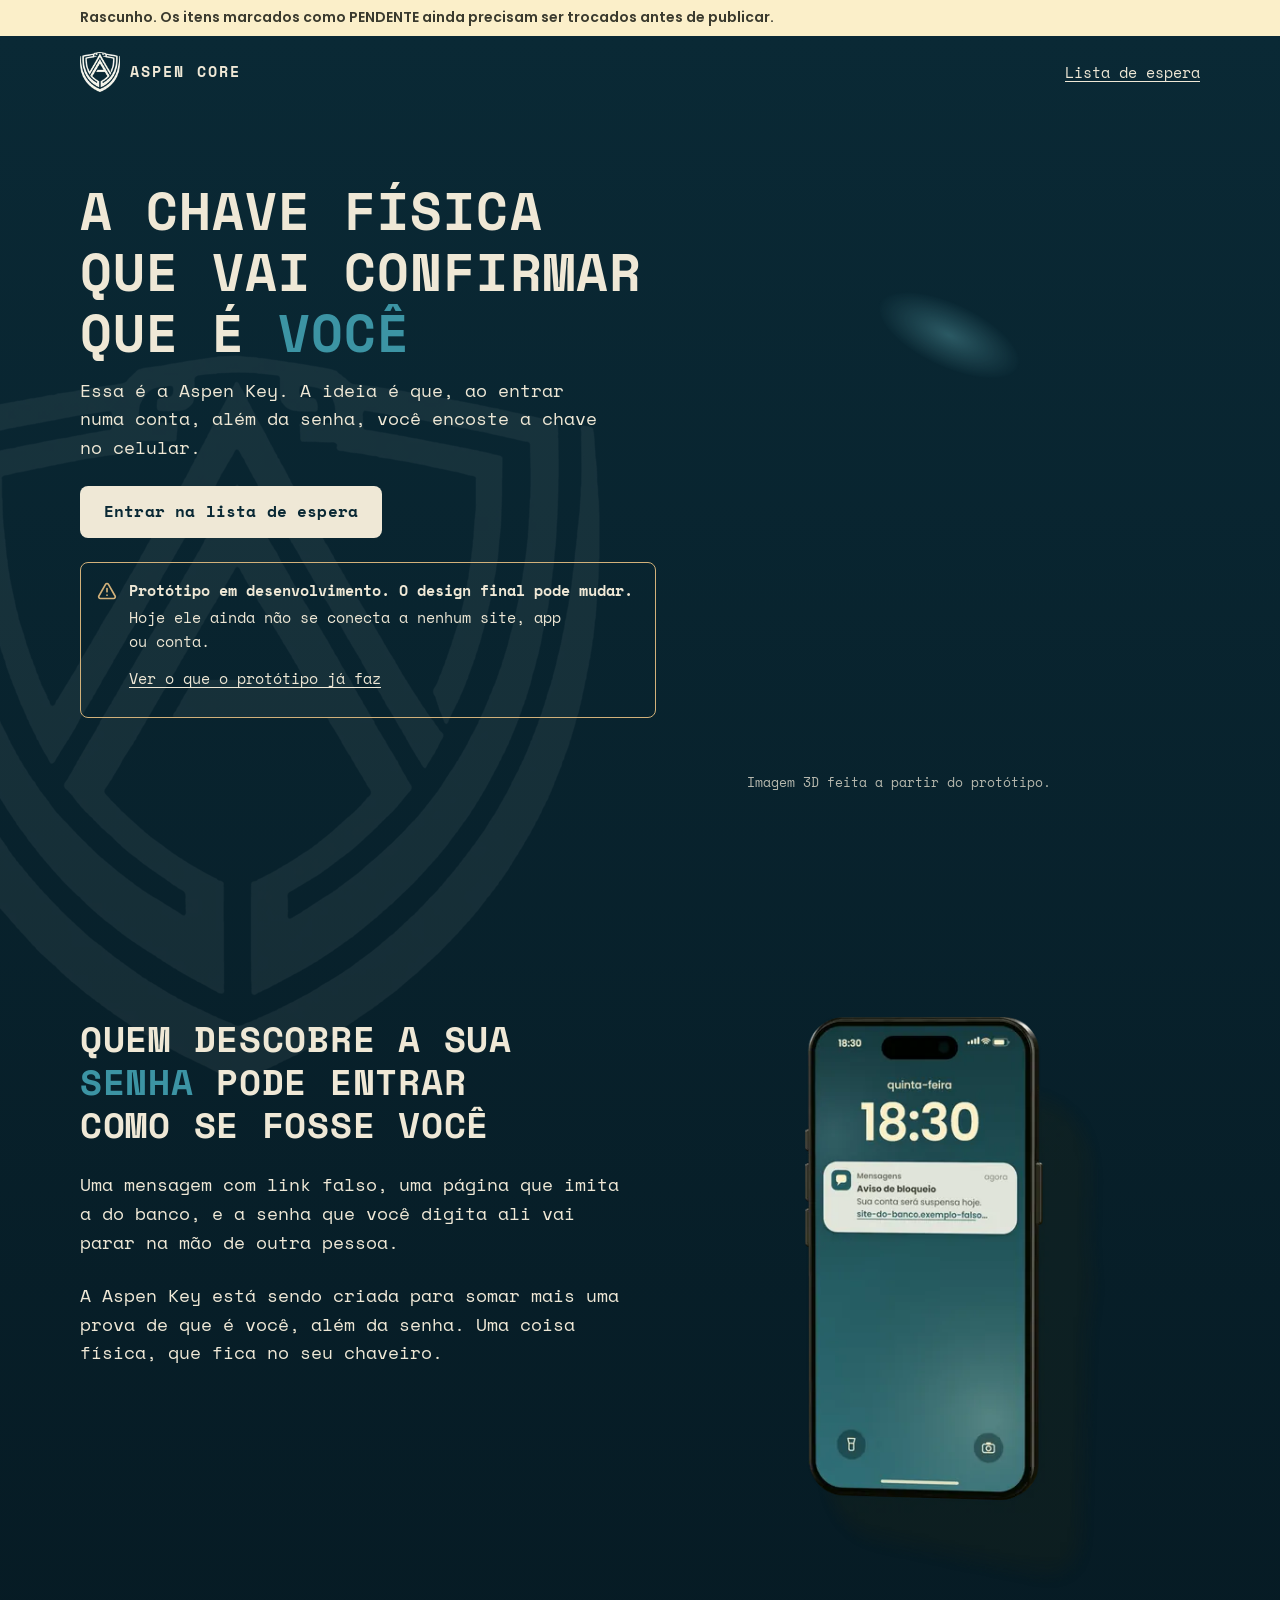
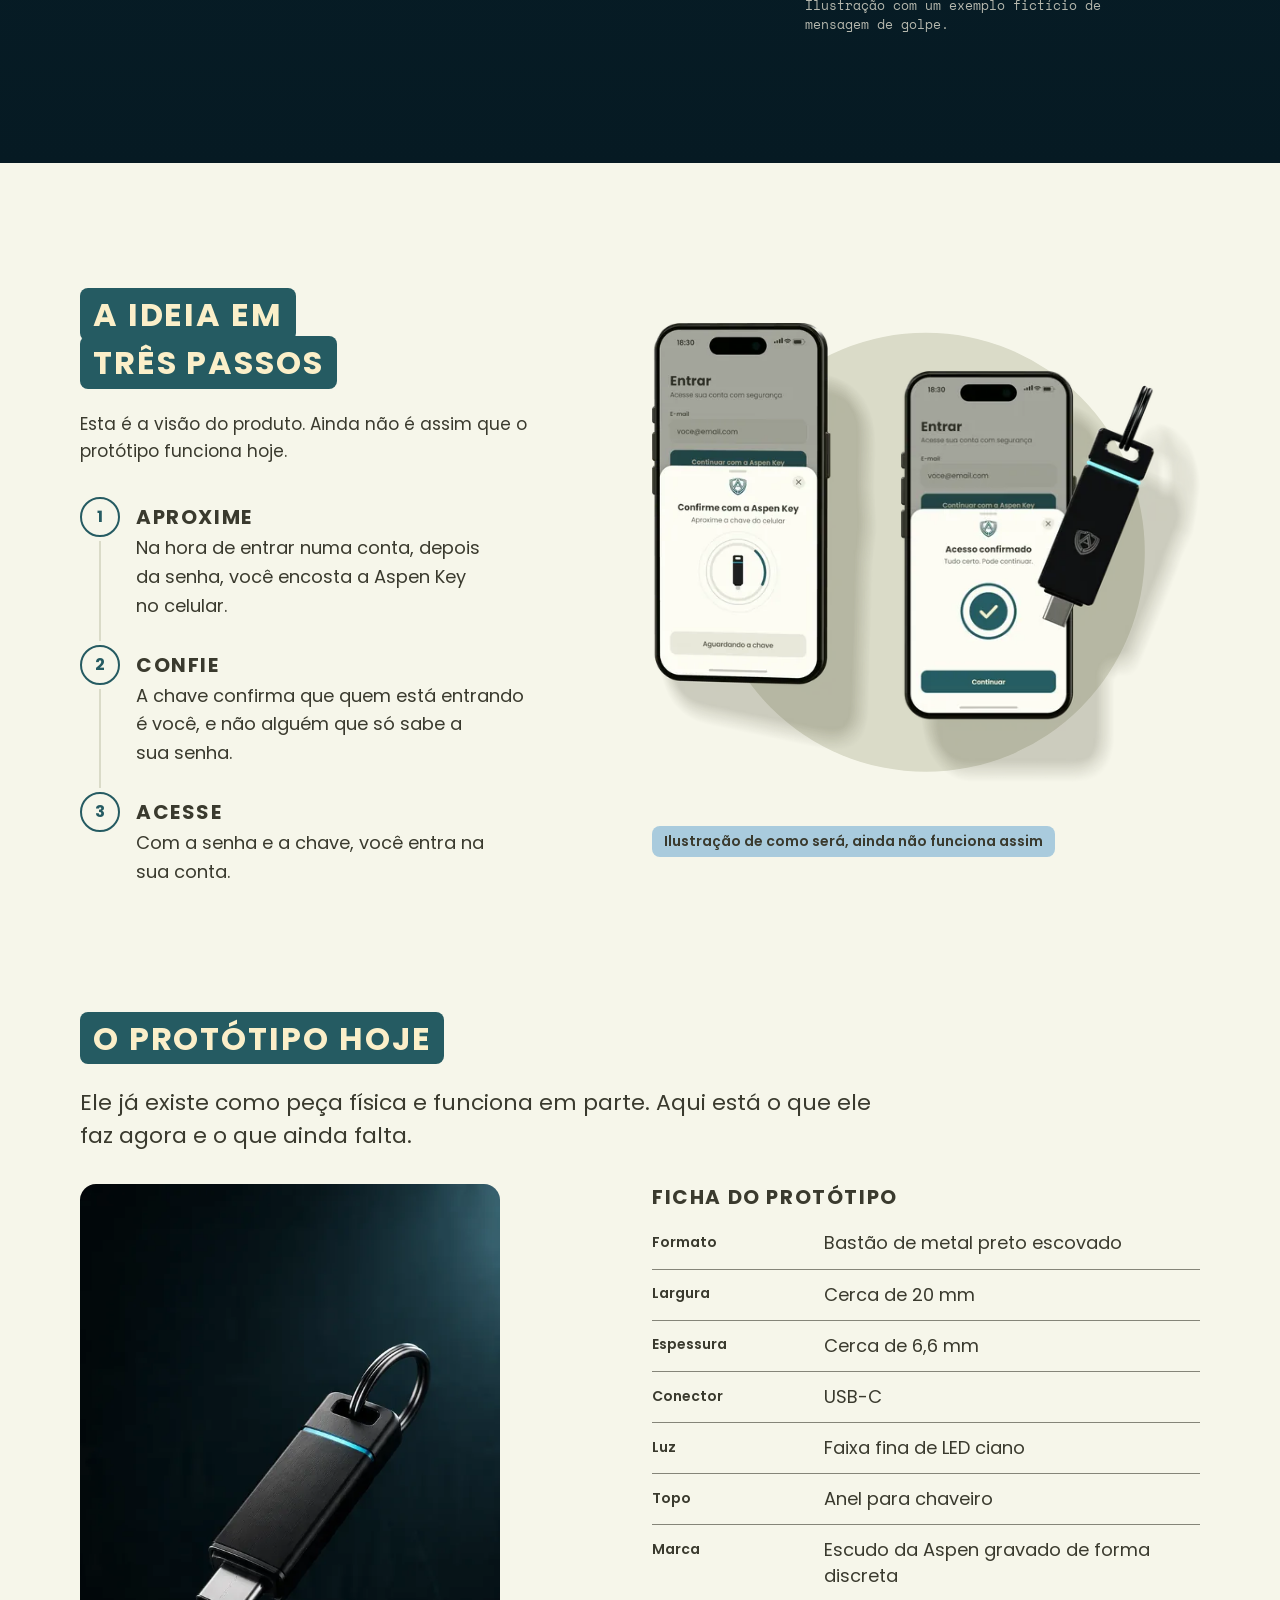
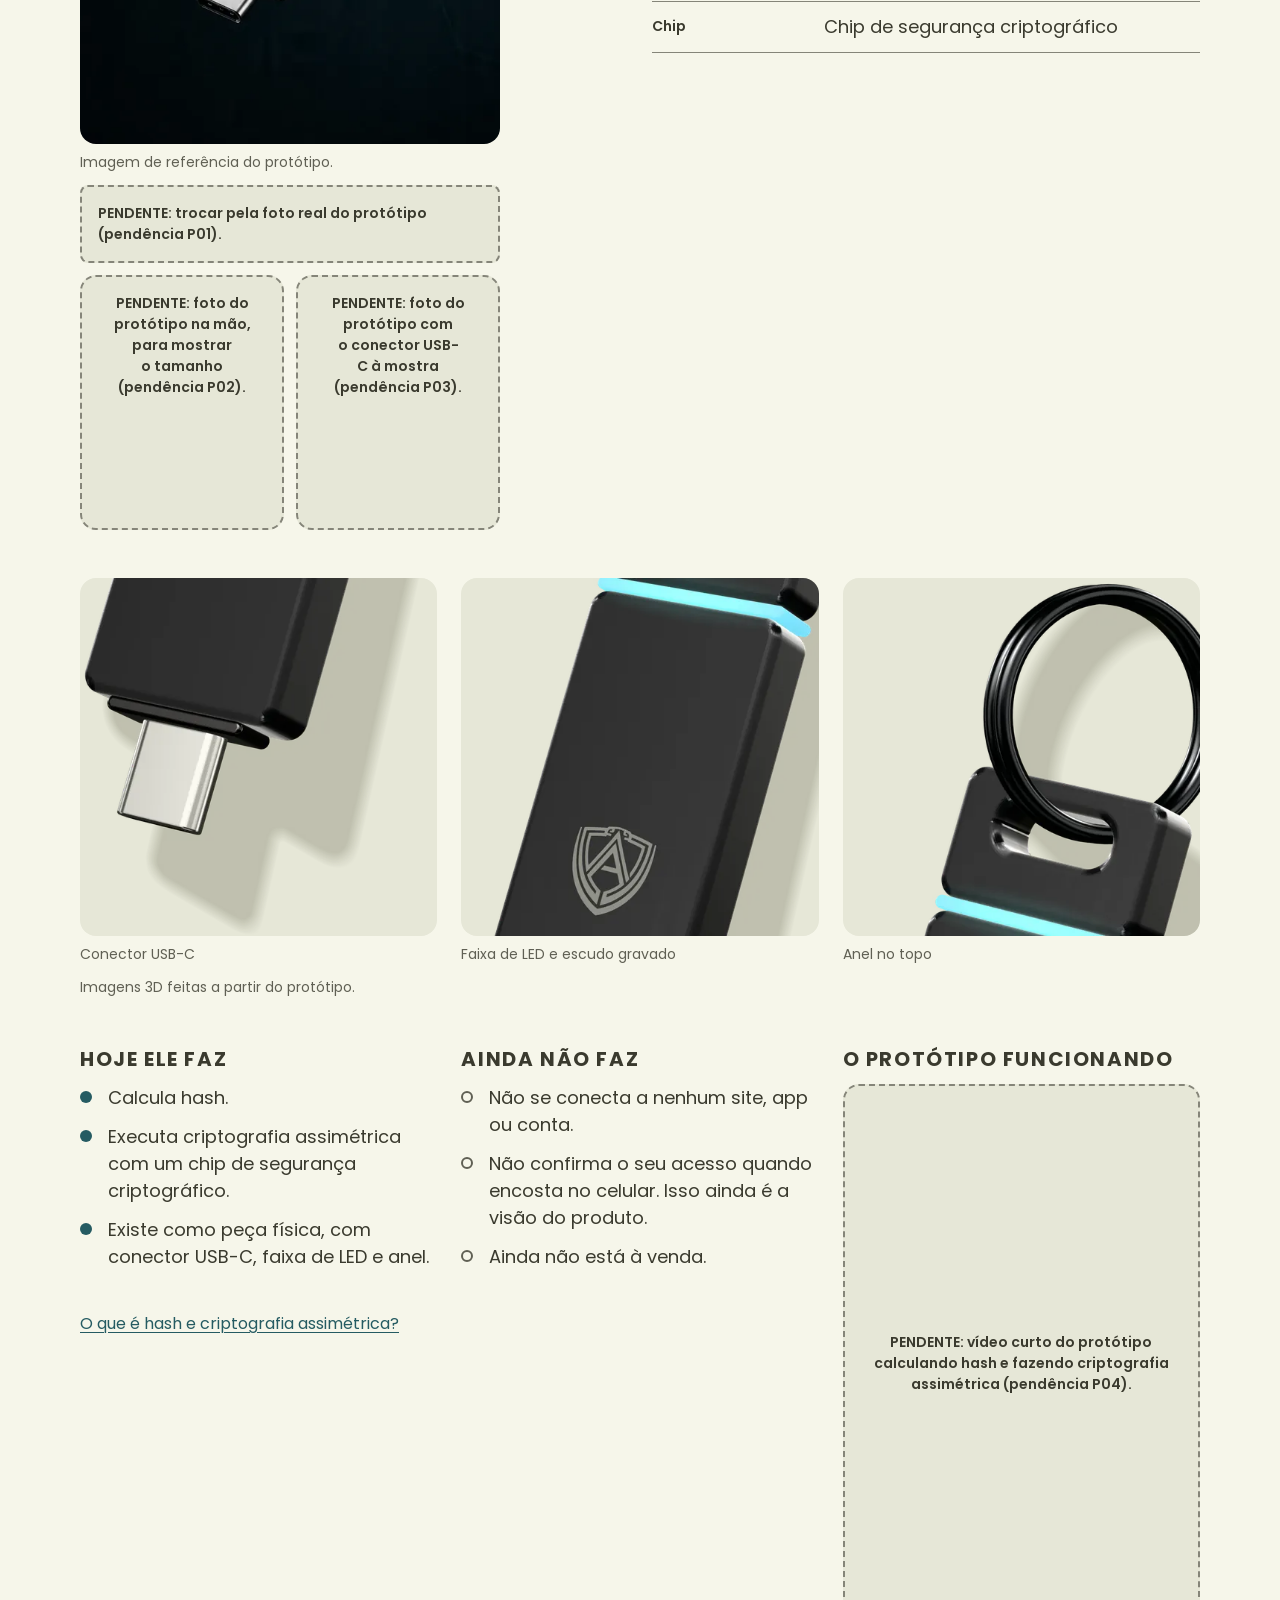
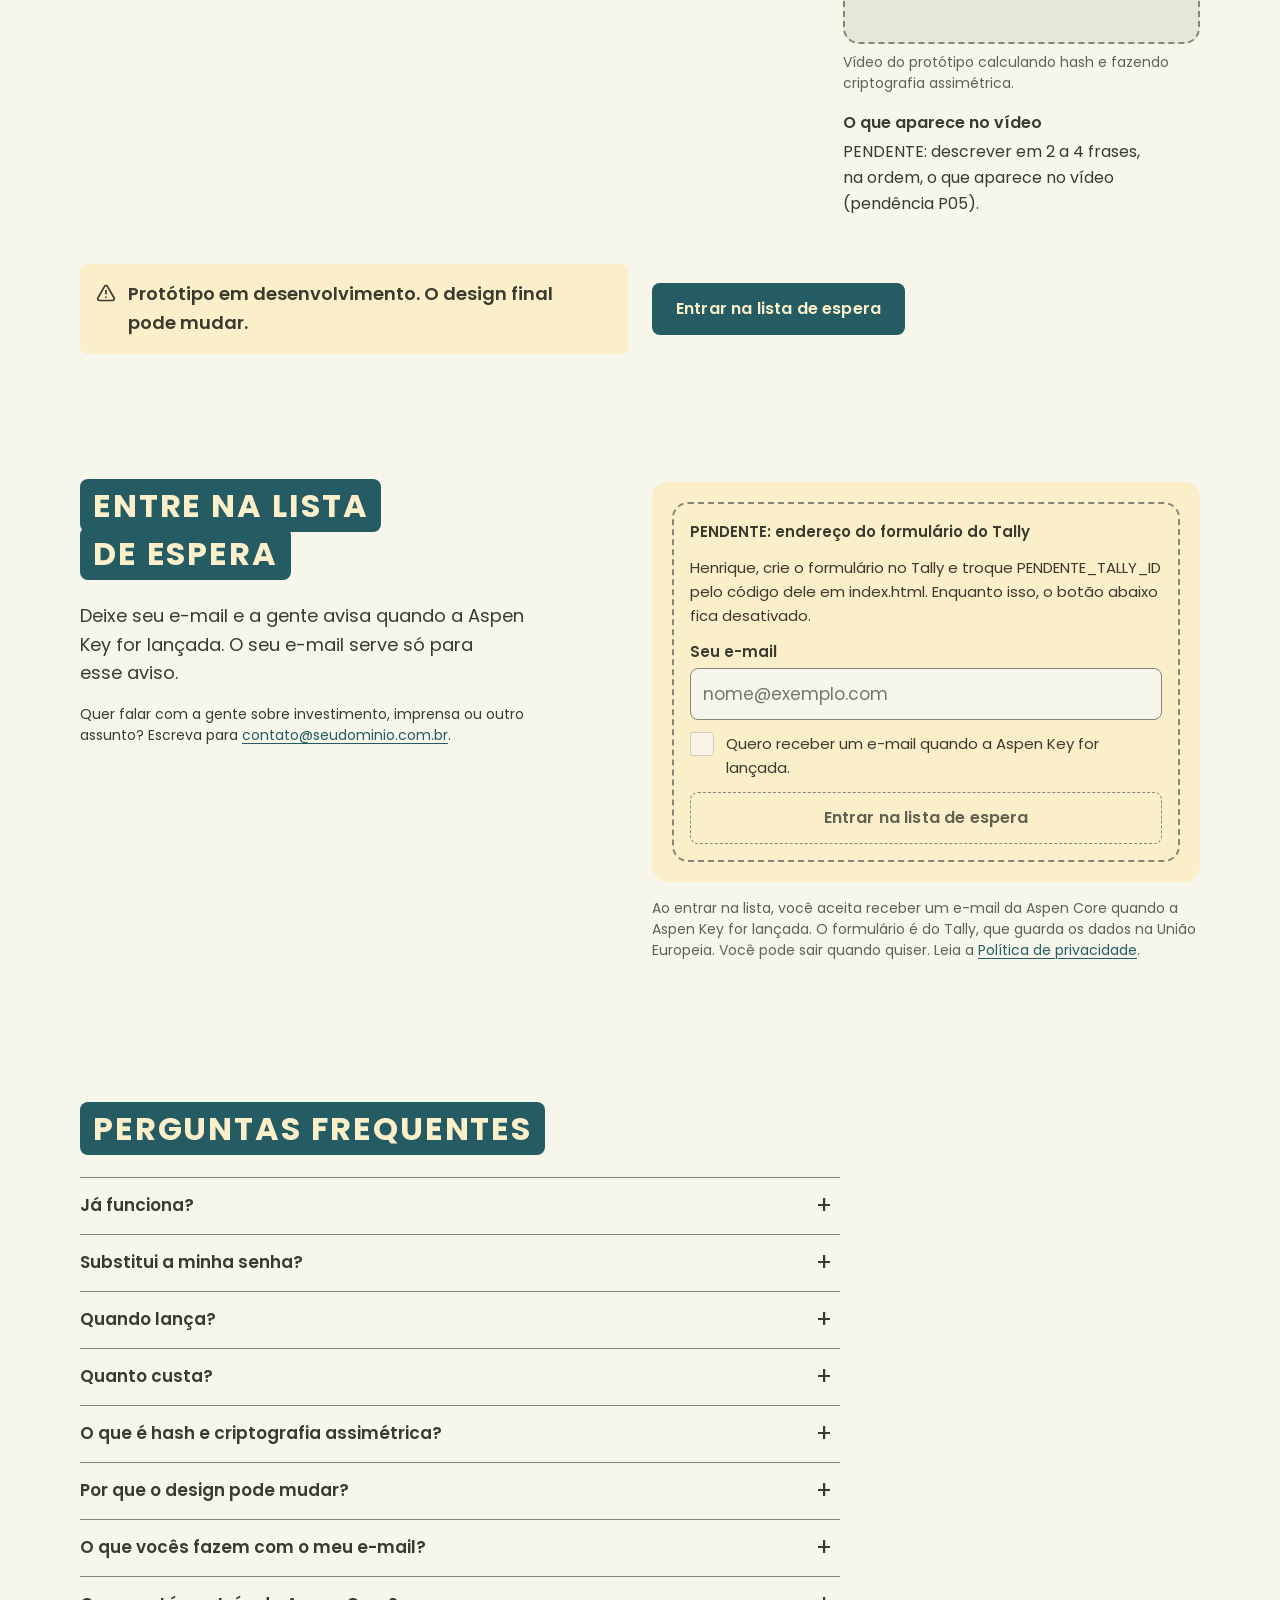
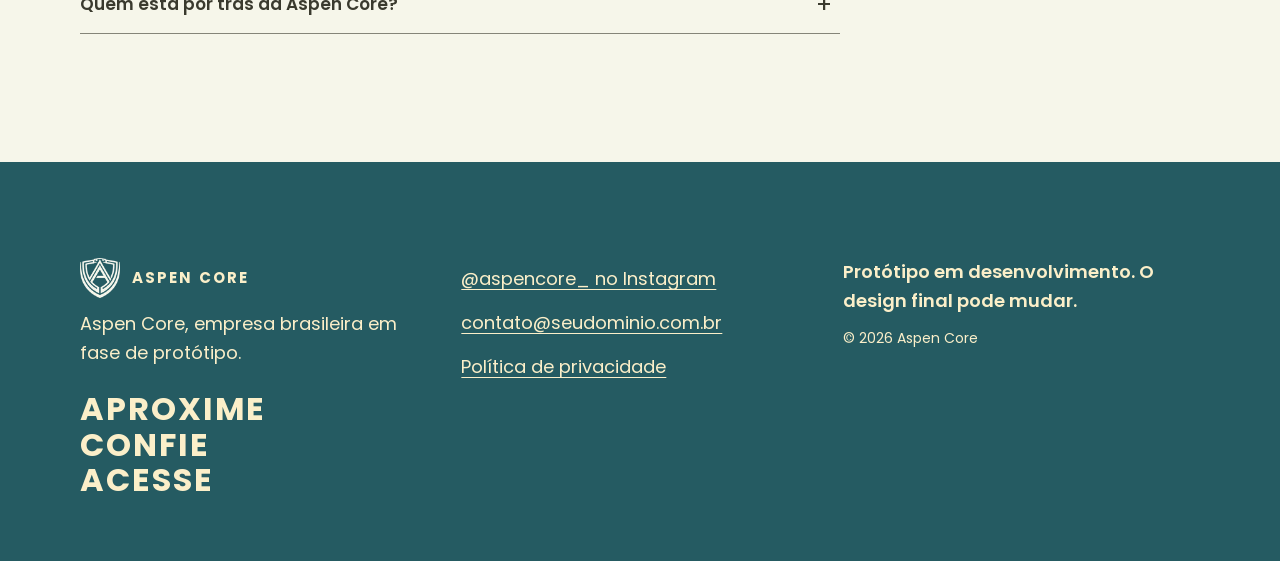
==== public/index.html @ e3feb77d "Rascunho v1 do site de prototipo da Aspen Core Site estatico (HTML, CSS e JS simples, sem build) par" ====
<!doctype html>
<html lang="pt-BR" class="no-js" data-modo="rascunho"><!-- PENDENTE P19: trocar data-modo="rascunho" por data-modo="publicado" no dia de publicar (index.html, privacidade.html e 404.html) -->
<head>
<meta charset="utf-8">
<meta name="viewport" content="width=device-width, initial-scale=1">
<title>Aspen Key | Chave física em desenvolvimento da Aspen Core</title>
<meta name="description" content="Aspen Key, chave física em desenvolvimento. A ideia é encostar no celular para confirmar que é você, além da senha. Veja o protótipo e entre na lista.">
<link rel="canonical" href="https://seudominio.com.br/"><!-- PENDENTE P08: domínio -->
<meta name="robots" content="noindex, nofollow"><!-- PENDENTE P19: trocar por "index, follow" ao publicar -->
<meta name="theme-color" content="#0A2935">
<meta property="og:type" content="website">
<meta property="og:locale" content="pt_BR">
<meta property="og:site_name" content="Aspen Core">
<meta property="og:title" content="Aspen Key | Protótipo em desenvolvimento">
<meta property="og:description" content="Uma chave física pensada para confirmar que é você, além da senha. Veja o que o protótipo já faz e entre na lista de espera.">
<meta property="og:url" content="https://seudominio.com.br/"><!-- PENDENTE P08: domínio -->
<meta property="og:image" content="https://seudominio.com.br/og-image.jpg"><!-- PENDENTE P08: domínio -->
<meta property="og:image:width" content="1200">
<meta property="og:image:height" content="630">
<meta property="og:image:alt" content="Aspen Key, bastão preto com faixa de luz ciano e anel de chaveiro, ao lado das palavras Aproxime, Confie e Acesse. Protótipo em desenvolvimento.">
<meta name="twitter:card" content="summary_large_image">
<meta name="twitter:title" content="Aspen Key | Protótipo em desenvolvimento">
<meta name="twitter:description" content="Uma chave física pensada para confirmar que é você, além da senha. Veja o que o protótipo já faz e entre na lista de espera.">
<meta name="twitter:image" content="https://seudominio.com.br/og-image.jpg"><!-- PENDENTE P08: domínio -->
<meta name="twitter:image:alt" content="Aspen Key, bastão preto com faixa de luz ciano e anel de chaveiro, ao lado das palavras Aproxime, Confie e Acesse. Protótipo em desenvolvimento.">
<link rel="icon" href="favicon.ico" sizes="any">
<link rel="apple-touch-icon" href="apple-touch-icon.png">
<link rel="manifest" href="site.webmanifest">
<link rel="preload" href="assets/fonts/spacemono-700.woff2" as="font" type="font/woff2" crossorigin>
<link rel="preload" href="assets/fonts/spacemono-400.woff2" as="font" type="font/woff2" crossorigin>
<link rel="preload" as="image" media="(max-width: 1023px)" fetchpriority="high"
      imagesrcset="assets/img/hero-chave-deitada-400.webp 400w, assets/img/hero-chave-deitada-800.webp 800w, assets/img/hero-chave-deitada-1200.webp 1200w"
      imagesizes="(min-width: 768px) 520px, 88vw">
<link rel="preload" as="image" media="(min-width: 1024px)" fetchpriority="high"
      imagesrcset="assets/img/hero-chave-3q-560.webp 560w, assets/img/hero-chave-3q-1120.webp 1120w"
      imagesizes="(min-width: 1280px) 386px, 30vw">
<link rel="stylesheet" href="assets/css/site.css">
<script src="assets/js/site.js" defer></script>
<script type="application/ld+json">
{ "@context": "https://schema.org", "@type": "Organization", "name": "Aspen Core",
  "url": "https://seudominio.com.br/", "logo": "https://seudominio.com.br/icon-512.png",
  "email": "contato@seudominio.com.br", "sameAs": ["https://www.instagram.com/aspencore_/"],
  "address": { "@type": "PostalAddress", "addressCountry": "BR" } }
</script>
<!-- PENDENTE P06 e P08: e-mail e domínio no JSON-LD acima. PENDENTE P20: confirmar o endereço do Instagram. -->
</head>
<body>
<a class="pular" href="#conteudo">Pular para o conteúdo</a>

<div class="faixa-rascunho so-rascunho"><p>Rascunho. Os itens marcados como PENDENTE ainda precisam ser trocados antes de publicar.</p></div>

<header class="topo modo-escuro">
  <div class="topo__interno conteudo">
    <a class="topo__marca" href="./">
      <img src="assets/img/escudo-creme-64.webp" srcset="assets/img/escudo-creme-64.webp 64w, assets/img/escudo-creme-128.webp 128w" sizes="(min-width: 1024px) 40px, 28px" width="64" height="64" alt="" aria-hidden="true" decoding="async">
      <span>Aspen Core</span>
    </a>
    <a class="topo__lista" href="#lista">Lista de espera</a>
  </div>
</header>

<main id="conteudo">
  <div class="noite modo-escuro">

    <!-- 3.1 Hero -->
    <section class="hero" aria-labelledby="hero-titulo">
      <img class="marca-dagua" src="assets/img/marca-dagua-escudo-720.webp" width="720" height="726" alt="" aria-hidden="true" loading="lazy" fetchpriority="low" decoding="async" data-sobrepoe="ok">
      <div class="conteudo hero__grade">
        <h1 id="hero-titulo" class="hero__h1">A chave física que vai confirmar que é <span class="destaque">você</span></h1>
        <p class="hero__sub">Essa é a Aspen Key. A ideia é que, ao entrar numa conta, além da senha, você encoste a chave no celular.</p>
        <p class="hero__cta"><a class="botao botao--claro" href="#lista">Entrar na lista de espera</a></p>
        <div class="aviso aviso--escuro">
          <svg class="aviso__icone" xmlns="http://www.w3.org/2000/svg" width="20" height="20" viewBox="0 0 24 24" fill="none" stroke="currentColor" stroke-width="2" stroke-linecap="round" stroke-linejoin="round" aria-hidden="true" focusable="false"><path d="m21.73 18-8-14a2 2 0 0 0-3.48 0l-8 14A2 2 0 0 0 4 21h16a2 2 0 0 0 1.73-3" /><path d="M12 9v4" /><path d="M12 17h.01" /></svg>
          <div class="aviso__corpo">
            <p class="aviso__titulo">Protótipo em desenvolvimento. O design final pode mudar.</p>
            <p>Hoje ele ainda não se conecta a nenhum site, app ou conta.</p>
            <p><a href="#prototipo">Ver o que o protótipo já faz</a></p>
          </div>
        </div>
        <figure class="hero__figura">
          <div class="hero__moldura">
           <div class="hero__caixa">
            <picture>
              <source media="(min-width: 1024px)" srcset="assets/img/hero-chave-3q-560.webp 560w, assets/img/hero-chave-3q-1120.webp 1120w" sizes="(min-width: 1280px) 386px, 30vw" width="560" height="930">
              <img src="assets/img/hero-chave-deitada-800.webp"
                   srcset="assets/img/hero-chave-deitada-400.webp 400w, assets/img/hero-chave-deitada-800.webp 800w, assets/img/hero-chave-deitada-1200.webp 1200w"
                   sizes="(min-width: 768px) 520px, 88vw" width="800" height="454"
                   alt="Aspen Key, um bastão fino de metal preto escovado com conector USB-C numa ponta, uma faixa fina de luz ciano e um anel de chaveiro na outra ponta."
                   fetchpriority="high" decoding="async">
            </picture>
            <span class="hero__brilho" aria-hidden="true"></span>
           </div>
          </div>
          <figcaption>Imagem 3D feita a partir do protótipo.</figcaption>
        </figure>
      </div>
    </section>

    <!-- 3.2 Problema -->
    <section id="problema" class="problema" aria-labelledby="problema-titulo">
      <div class="conteudo problema__grade">
        <h2 id="problema-titulo">Quem descobre a sua <span class="destaque">senha</span> pode entrar como se fosse você</h2>
        <p class="problema__texto">Uma mensagem com link falso, uma página que imita a do banco, e a senha que você digita ali vai parar na mão de outra pessoa.</p>
        <!-- PENDENTE P15: dado sobre golpes digitais no Brasil, com fonte citada. Sem número até ter fonte. -->
        <figure class="problema__figura">
          <img src="assets/img/problema-celular-bloqueio-640.webp"
               srcset="assets/img/problema-celular-bloqueio-320.webp 320w, assets/img/problema-celular-bloqueio-640.webp 640w, assets/img/problema-celular-bloqueio-960.webp 960w"
               sizes="(min-width: 1024px) 300px, 60vw" width="640" height="1218"
               alt="Celular com uma notificação fictícia chamada Aviso de bloqueio, dizendo que a conta será suspensa hoje e trazendo o link site-do-banco.exemplo-falso."
               loading="lazy" decoding="async">
          <figcaption>Ilustração com um exemplo fictício de mensagem de golpe.</figcaption>
        </figure>
        <p class="problema__ponte">A Aspen Key está sendo criada para somar mais uma prova de que é você, além da senha. Uma coisa física, que fica no seu chaveiro.</p>
      </div>
    </section>
  </div>

  <!-- 3.3 A ideia em três passos -->
  <section id="ideia" class="ideia modo-claro" aria-labelledby="ideia-titulo">
    <div class="conteudo ideia__grade">
      <div class="ideia__texto">
        <h2 id="ideia-titulo"><span class="titulo-bloco">A ideia em três passos</span></h2>
        <p class="ideia__intro">Esta é a visão do produto. Ainda não é assim que o protótipo funciona hoje.</p>
        <ol class="passos">
          <li>
            <span class="passo__num" aria-hidden="true">1</span>
            <div class="passo__corpo"><h3>Aproxime</h3><p>Na hora de entrar numa conta, depois da senha, você encosta a Aspen Key no celular.</p></div>
          </li>
          <li>
            <span class="passo__num" aria-hidden="true">2</span>
            <div class="passo__corpo"><h3>Confie</h3><p>A chave confirma que quem está entrando é você, e não alguém que só sabe a sua senha.</p></div>
          </li>
          <li>
            <span class="passo__num" aria-hidden="true">3</span>
            <div class="passo__corpo"><h3>Acesse</h3><p>Com a senha e a chave, você entra na sua conta.</p></div>
          </li>
        </ol>
      </div>
      <figure class="par">
        <div class="par__imgs">
          <img class="par__a" src="assets/img/ideia-celular-aguardando-560.webp"
               srcset="assets/img/ideia-celular-aguardando-280.webp 280w, assets/img/ideia-celular-aguardando-560.webp 560w, assets/img/ideia-celular-aguardando-840.webp 840w"
               sizes="(min-width: 1024px) 240px, 42vw" width="560" height="1066"
               alt="Ilustração de um celular na tela de entrar numa conta, com o pedido Confirme com a Aspen Key e a instrução Aproxime a chave do celular."
               loading="lazy" decoding="async">
          <img class="par__b" src="assets/img/ideia-toque-frente-640.webp"
               srcset="assets/img/ideia-toque-frente-320.webp 320w, assets/img/ideia-toque-frente-640.webp 640w, assets/img/ideia-toque-frente-960.webp 960w"
               sizes="(min-width: 1024px) 320px, 46vw" width="640" height="877"
               alt="Ilustração da Aspen Key encostada na lateral de um celular que mostra a mensagem Acesso confirmado."
               loading="lazy" decoding="async">
        </div>
        <figcaption><span class="etiqueta-visao">Ilustração de como será, ainda não funciona assim</span></figcaption>
      </figure>
    </div>
  </section>

  <!-- 3.4 O protótipo hoje -->
  <section id="prototipo" class="prototipo modo-claro" aria-labelledby="prototipo-titulo">
    <div class="conteudo">
      <h2 id="prototipo-titulo"><span class="titulo-bloco">O protótipo hoje</span></h2>
      <p class="lead">Ele já existe como peça física e funciona em parte. Aqui está o que ele faz agora e o que ainda falta.</p>

      <div class="prototipo__topo">
        <div class="prototipo__fotos">
          <!-- PENDENTE P01: foto real principal do protótipo. Trocar prototipo-referencia-*.webp por prototipo-foto-600/900/1152.webp (mesmo script de exportação), alt novo e legenda "Foto do protótipo." -->
          <!-- PENDENTE P16: confirmar se a imagem de referência é foto real ou imagem gerada. A legenda atual não afirma que é foto. -->
          <figure class="foto-principal" id="foto-principal">
            <img src="assets/img/prototipo-referencia-900.webp"
                 srcset="assets/img/prototipo-referencia-600.webp 600w, assets/img/prototipo-referencia-900.webp 900w, assets/img/prototipo-referencia-1152.webp 1152w"
                 sizes="(min-width: 1024px) 420px, calc(100vw - 40px)" width="900" height="1200"
                 alt="Imagem de referência do protótipo da Aspen Key, bastão preto com conector USB-C, faixa de luz ciano e anel de chaveiro, sobre fundo escuro."
                 loading="lazy" decoding="async">
            <figcaption>Imagem de referência do protótipo.</figcaption>
          </figure>
          <p class="slot slot--aviso so-rascunho" data-vazio><span class="slot__texto">PENDENTE: trocar pela foto real do protótipo (pendência P01).</span></p>
          <div class="fotos-extras">
            <figure class="slot slot--foto" id="foto-mao" data-vazio>
              <!-- PENDENTE P02: foto do protótipo na mão. Trocar este conteúdo por <img> e remover data-vazio. -->
              <p class="slot__texto">PENDENTE: foto do protótipo na mão, para mostrar o tamanho (pendência P02).</p>
            </figure>
            <figure class="slot slot--foto" id="foto-usb" data-vazio>
              <!-- PENDENTE P03: foto do protótipo com o conector USB-C à mostra. Trocar este conteúdo por <img> e remover data-vazio. -->
              <p class="slot__texto">PENDENTE: foto do protótipo com o conector USB-C à mostra (pendência P03).</p>
            </figure>
          </div>
        </div>

        <div class="prototipo__ficha">
          <h3>Ficha do protótipo</h3>
          <dl class="ficha">
            <div><dt>Formato</dt><dd>Bastão de metal preto escovado</dd></div>
            <div><dt>Largura</dt><dd>Cerca de 20 mm</dd></div>
            <div><dt>Espessura</dt><dd>Cerca de 6,6 mm</dd></div>
            <div><dt>Conector</dt><dd>USB-C</dd></div>
            <div><dt>Luz</dt><dd>Faixa fina de LED ciano</dd></div>
            <div><dt>Topo</dt><dd>Anel para chaveiro</dd></div>
            <div><dt>Marca</dt><dd>Escudo da Aspen gravado de forma discreta</dd></div>
            <div><dt>Chip</dt><dd>Chip de segurança criptográfico<!-- PENDENTE P09 (PENDENTE_MODELO_CHIP): confirmar ATECC608B; sem confirmação, fica sem o modelo --></dd></div>
          </dl>
        </div>
      </div>

      <div class="detalhes">
        <figure class="detalhe">
          <div class="detalhe__img"><img src="assets/img/detalhe-conector-480.webp"
               srcset="assets/img/detalhe-conector-240.webp 240w, assets/img/detalhe-conector-480.webp 480w, assets/img/detalhe-conector-720.webp 720w"
               sizes="(min-width: 1024px) 357px, 30vw" width="480" height="480"
               alt="Close do conector USB-C metálico da Aspen Key." loading="lazy" decoding="async"></div>
          <figcaption>Conector USB-C</figcaption>
        </figure>
        <figure class="detalhe">
          <div class="detalhe__img"><img src="assets/img/detalhe-led-480.webp"
               srcset="assets/img/detalhe-led-240.webp 240w, assets/img/detalhe-led-480.webp 480w, assets/img/detalhe-led-720.webp 720w"
               sizes="(min-width: 1024px) 357px, 30vw" width="480" height="480"
               alt="Close da faixa fina de luz ciano e do escudo da marca gravado no corpo preto." loading="lazy" decoding="async"></div>
          <figcaption>Faixa de LED e escudo gravado</figcaption>
        </figure>
        <figure class="detalhe">
          <div class="detalhe__img"><img src="assets/img/detalhe-anel-480.webp"
               srcset="assets/img/detalhe-anel-240.webp 240w, assets/img/detalhe-anel-480.webp 480w, assets/img/detalhe-anel-720.webp 720w"
               sizes="(min-width: 1024px) 357px, 30vw" width="480" height="480"
               alt="Close da ponta da Aspen Key com o furo e o anel de chaveiro de aço escuro." loading="lazy" decoding="async"></div>
          <figcaption>Anel no topo</figcaption>
        </figure>
      </div>
      <p class="pequeno detalhes__legenda">Imagens 3D feitas a partir do protótipo.</p>

      <div class="prototipo__linha">
        <div class="estado-bloco estado-bloco--faz">
          <h3>Hoje ele faz</h3>
          <ul class="estado estado--faz">
            <li>Calcula hash.</li>
            <li>Executa criptografia assimétrica com um chip de segurança criptográfico.</li>
            <li>Existe como peça física, com conector USB-C, faixa de LED e anel.</li>
          </ul>
        </div>
        <div class="estado-bloco estado-bloco--nao">
          <h3>Ainda não faz</h3>
          <ul class="estado estado--nao">
            <li>Não se conecta a nenhum site, app ou conta.</li>
            <li>Não confirma o seu acesso quando encosta no celular. Isso ainda é a visão do produto.</li>
            <li>Ainda não está à venda.</li>
          </ul>
        </div>
        <p class="prototipo__tecnico"><a href="#faq-tecnico">O que é hash e criptografia assimétrica?</a></p>

        <!-- PENDENTE P04: vídeo curto do protótipo calculando hash e fazendo criptografia assimétrica. Ao chegar, remover data-vazio e seguir a seção 7.3 do plano (arquivos em assets/video/). -->
        <div class="video slot" id="video-prototipo" data-vazio>
          <h3>O protótipo funcionando</h3>
          <figure class="video__figura">
            <div class="video__caixa"><p class="slot__texto">PENDENTE: vídeo curto do protótipo calculando hash e fazendo criptografia assimétrica (pendência P04).</p></div>
            <figcaption>Vídeo do protótipo calculando hash e fazendo criptografia assimétrica.</figcaption>
          </figure>
          <h4>O que aparece no vídeo</h4>
          <p class="video__transcricao"><!-- PENDENTE P05 -->PENDENTE: descrever em 2 a 4 frases, na ordem, o que aparece no vídeo (pendência P05).</p>
        </div>
      </div>

      <div class="prototipo__fim">
        <div class="aviso aviso--claro">
          <svg class="aviso__icone" xmlns="http://www.w3.org/2000/svg" width="20" height="20" viewBox="0 0 24 24" fill="none" stroke="currentColor" stroke-width="2" stroke-linecap="round" stroke-linejoin="round" aria-hidden="true" focusable="false"><path d="m21.73 18-8-14a2 2 0 0 0-3.48 0l-8 14A2 2 0 0 0 4 21h16a2 2 0 0 0 1.73-3" /><path d="M12 9v4" /><path d="M12 17h.01" /></svg>
          <div class="aviso__corpo"><p class="aviso__titulo">Protótipo em desenvolvimento. O design final pode mudar.</p></div>
        </div>
        <p class="prototipo__cta"><a class="botao botao--petroleo" href="#lista">Entrar na lista de espera</a></p>
      </div>
    </div>
  </section>

  <!-- 3.5 Lista de espera -->
  <section id="lista" class="lista modo-claro" aria-labelledby="lista-titulo" data-tally-id="PENDENTE_TALLY_ID"><!-- PENDENTE P07: trocar PENDENTE_TALLY_ID pelo código do formulário no Tally (3 lugares: data-tally-id, data-tally-src e os dois href tally.so/r/) -->
    <div class="conteudo lista__grade">
      <div class="lista__texto">
        <h2 id="lista-titulo"><span class="titulo-bloco">Entre na lista de espera</span></h2>
        <p>Deixe seu e-mail e a gente avisa quando a Aspen Key for lançada. O seu e-mail serve só para esse aviso.</p>
        <p class="pequeno lista__contato">Quer falar com a gente sobre investimento, imprensa ou outro assunto? Escreva para <a href="mailto:contato@seudominio.com.br">contato@seudominio.com.br</a>.<!-- PENDENTE P06: e-mail real de contato --></p>
      </div>
      <div class="lista__painel">
        <!-- Rascunho: aparece só com data-modo="rascunho" e código PENDENTE (o site.js esconde se o código for real) -->
        <div class="lista__rascunho so-rascunho">
          <p class="lista__rascunho-titulo">PENDENTE: endereço do formulário do Tally</p>
          <p>Henrique, crie o formulário no Tally e troque PENDENTE_TALLY_ID pelo código dele em index.html. Enquanto isso, o botão abaixo fica desativado.</p>
          <label for="rascunho-email">Seu e-mail</label>
          <input id="rascunho-email" type="email" placeholder="nome@exemplo.com" disabled>
          <label class="lista__caixa"><input type="checkbox" disabled> <span>Quero receber um e-mail quando a Aspen Key for lançada.</span></label>
          <button type="button" class="botao" aria-disabled="true" disabled>Entrar na lista de espera</button>
        </div>
        <!-- Formulário real -->
        <div class="lista__tally">
          <p class="lista__carregando" hidden>Carregando o formulário...</p>
          <iframe data-tally-src="https://tally.so/embed/PENDENTE_TALLY_ID?alignLeft=1&amp;hideTitle=1&amp;transparentBackground=1&amp;dynamicHeight=1"
                  loading="lazy" width="100%" height="420" frameborder="0" marginheight="0" marginwidth="0"
                  title="Formulário da lista de espera da Aspen Key"></iframe>
          <p class="lista__erro" hidden>O formulário não carregou. Você pode abrir a lista de espera em outra aba.
            <a class="lista__reserva" href="https://tally.so/r/PENDENTE_TALLY_ID" target="_blank" rel="noopener">Abrir a lista de espera em outra aba<span class="visualmente-oculto"> (abre em outra aba)</span></a></p>
          <noscript><p>Para ver o formulário aqui, ative o JavaScript. Ou abra a lista de espera em outra aba.
            <a href="https://tally.so/r/PENDENTE_TALLY_ID" target="_blank" rel="noopener">Abrir a lista de espera em outra aba<span class="visualmente-oculto"> (abre em outra aba)</span></a></p></noscript>
        </div>
      </div>
      <p class="lista__consentimento pequeno">Ao entrar na lista, você aceita receber um e-mail da Aspen Core quando a Aspen Key for lançada. O formulário é do Tally, que guarda os dados na União Europeia. Você pode sair quando quiser. Leia a <a href="privacidade.html">Política de privacidade</a>.</p>
      <p class="lista__status" role="status" data-confirmacao="Pronto, você está na lista de espera. Quando a Aspen Key for lançada, a gente te avisa por e-mail."></p>
    </div>
  </section>

  <!-- 3.6 Perguntas frequentes -->
  <section id="faq" class="faq modo-claro" aria-labelledby="faq-titulo">
    <div class="conteudo">
      <h2 id="faq-titulo"><span class="titulo-bloco">Perguntas frequentes</span></h2>
      <div class="faq__lista">
        <details id="faq-funciona"><summary>Já funciona?</summary>
          <p>Em parte. O protótipo já calcula hash e executa criptografia assimétrica com um chip de segurança criptográfico. Ele ainda não se conecta a nenhum site, app ou conta.</p></details>
        <details id="faq-senha"><summary>Substitui a minha senha?</summary>
          <p>Não. A ideia é que a chave venha junto com a senha, como uma confirmação a mais de que é você.</p></details>
        <details id="faq-data"><summary>Quando lança?</summary>
          <p>Ainda não há data. Se você entrar na lista de espera, a gente avisa por e-mail quando houver.</p></details>
        <details id="faq-preco"><summary>Quanto custa?</summary>
          <p>Ainda não há preço.</p></details>
        <details id="faq-tecnico"><summary>O que é hash e criptografia assimétrica?</summary>
          <p>Hash é um cálculo que transforma qualquer dado num código curto, como uma impressão digital desse dado. Criptografia assimétrica usa um par de chaves, uma secreta e outra que pode ser mostrada, e permite provar quem é sem revelar a parte secreta. O protótipo já faz esses dois tipos de cálculo com um chip de segurança criptográfico.</p></details>
        <details id="faq-design"><summary>Por que o design pode mudar?</summary>
          <p>Porque é um protótipo. Formato, acabamento e detalhes ainda podem mudar até a versão final.</p></details>
        <details id="faq-email"><summary>O que vocês fazem com o meu e-mail?</summary>
          <p>Usamos só para avisar quando a Aspen Key for lançada. Você pode pedir para sair da lista quando quiser, pelo <a href="mailto:contato@seudominio.com.br">contato@seudominio.com.br</a>.<!-- PENDENTE P06: e-mail real de contato --> Os detalhes estão na <a href="privacidade.html">Política de privacidade</a>.</p></details>
        <details id="faq-quem"><summary>Quem está por trás da Aspen Core?</summary>
          <p>A Aspen Core é uma empresa brasileira em fase de protótipo, que está desenvolvendo a Aspen Key. No Instagram @aspencore_, a gente publica conteúdo sobre como se defender de golpes digitais.</p></details>
      </div>
    </div>
  </section>
</main>

<footer class="rodape modo-petroleo">
  <div class="conteudo rodape__grade">
    <div class="rodape__marca">
      <p class="rodape__nome"><img src="assets/img/escudo-creme-64.webp" srcset="assets/img/escudo-creme-64.webp 64w, assets/img/escudo-creme-128.webp 128w" sizes="40px" width="64" height="64" alt="" aria-hidden="true" loading="lazy" decoding="async"><span>Aspen Core</span></p>
      <p>Aspen Core, empresa brasileira em fase de protótipo.</p>
      <p class="rodape__lema"><span>Aproxime</span><span>Confie</span><span>Acesse</span></p>
    </div>
    <ul class="rodape__links">
      <li><a href="https://www.instagram.com/aspencore_/" target="_blank" rel="noopener">@aspencore_ no Instagram<span class="visualmente-oculto"> (abre em outra aba)</span></a><!-- PENDENTE P20: confirmar o endereço do Instagram --></li>
      <li><a href="mailto:contato@seudominio.com.br">contato@seudominio.com.br</a><!-- PENDENTE P06: e-mail real de contato --></li>
      <li><a href="privacidade.html">Política de privacidade</a></li>
    </ul>
    <div class="rodape__fim">
      <p class="rodape__aviso">Protótipo em desenvolvimento. O design final pode mudar.</p>
      <p class="rodape__copy">© 2026 Aspen Core</p>
    </div>
  </div>
</footer>
</body>
</html>
---- public/assets/css/site.css ----
/* Aspen Core, site v1. Tokens e componentes conforme o plano (secoes 5 e 6). */

/* PENDENTE P17: quando a Disket Mono Bold (.ttf) chegar, trocar spacemono-*.woff2 e este @font-face, e gerar o og-image.jpg de novo */
@font-face { font-family: "Poppins"; font-weight: 400; font-style: normal; font-display: swap; src: url("../fonts/poppins-400.woff2") format("woff2"); }
@font-face { font-family: "Poppins"; font-weight: 600; font-style: normal; font-display: swap; src: url("../fonts/poppins-600.woff2") format("woff2"); }
@font-face { font-family: "Poppins"; font-weight: 700; font-style: normal; font-display: swap; src: url("../fonts/poppins-700.woff2") format("woff2"); }
@font-face { font-family: "Space Mono"; font-weight: 400; font-style: normal; font-display: swap; src: url("../fonts/spacemono-400.woff2") format("woff2"); }
@font-face { font-family: "Space Mono"; font-weight: 700; font-style: normal; font-display: swap; src: url("../fonts/spacemono-700.woff2") format("woff2"); }

:root {
  --c-creme: #F6F6EA;
  --c-petroleo: #255B62;
  --c-petroleo-hover: #1F4D53;
  --c-petroleo-ativo: #1C444A;
  --c-amarelo: #FBEFC9;
  --c-texto: #3A3A2E;
  --c-texto-suave: #606054;
  --c-borda-clara: #858579;
  --c-azul-claro: #A9CBDD;
  --c-oliva: #A7A98A;
  --c-oliva-circulo: #DADBC8;
  --c-tile: #E6E7D7;
  --c-erro: #A3341F;
  --c-noite-1: #0A2935;
  --c-noite-2: #061A23;
  --c-noite-texto: #EFE8D6;
  --c-noite-suave: #B6B8AE;
  --c-noite-borda: #717F7D;
  --c-acento: #3C94A4;
  --c-dourado: #D2B17A;
  --c-led: #94F7FE;

  --f-poppins: "Poppins", system-ui, -apple-system, "Segoe UI", Roboto, Arial, sans-serif;
  --f-mono: "Space Mono", ui-monospace, SFMono-Regular, Menlo, Consolas, "Courier New", monospace;

  --e-1: 4px; --e-2: 8px; --e-3: 12px; --e-4: 16px; --e-5: 24px;
  --e-6: 32px; --e-7: 48px; --e-8: 64px; --e-9: 96px; --e-10: 128px;

  --margem: 20px;
  --respiro: 64px;
  --topo-h: 56px;
}
@media (min-width: 768px) { :root { --margem: 32px; --respiro: 96px; } }
@media (min-width: 1024px) { :root { --margem: 40px; --respiro: 128px; --topo-h: 72px; } }

.modo-claro    { --fundo: var(--c-creme); --texto: var(--c-texto); --texto-suave: var(--c-texto-suave);
                 --borda: var(--c-borda-clara); --foco: var(--c-petroleo); --link: var(--c-petroleo);
                 --fonte: var(--f-poppins); color-scheme: light; }
.modo-escuro   { --fundo: var(--c-noite-1); --texto: var(--c-noite-texto); --texto-suave: var(--c-noite-suave);
                 --borda: var(--c-noite-borda); --foco: var(--c-dourado); --link: var(--c-noite-texto);
                 --fonte: var(--f-mono); color-scheme: dark; }
.modo-petroleo { --fundo: var(--c-petroleo); --texto: var(--c-amarelo); --texto-suave: var(--c-amarelo);
                 --borda: var(--c-amarelo); --foco: var(--c-amarelo); --link: var(--c-amarelo);
                 --fonte: var(--f-poppins); color-scheme: dark; }
.modo-claro, .modo-petroleo { background: var(--fundo); }
.modo-claro, .modo-escuro, .modo-petroleo { color: var(--texto); font-family: var(--fonte); }
.noite { background: linear-gradient(180deg, var(--c-noite-1) 0%, var(--c-noite-2) 100%); }

/* Base */
*, *::before, *::after { box-sizing: border-box; }
[hidden] { display: none !important; }
html { -webkit-text-size-adjust: 100%; text-size-adjust: 100%; scroll-padding-top: 16px; scroll-padding-bottom: 16px; hyphens: manual; }
@media (prefers-reduced-motion: no-preference) { html { scroll-behavior: smooth; } }
body { margin: 0; background: var(--c-creme); color: var(--c-texto); font-family: var(--f-poppins); font-size: 1.0625rem; line-height: 1.6; position: relative; }
@media (min-width: 1024px) { body { font-size: 1.125rem; } }
h1, h2, h3, h4, p, ul, ol, dl, dd, figure { margin: 0; }
img { display: block; max-width: 100%; height: auto; }
p { text-wrap: pretty; }
h1, h2 { text-wrap: balance; }
a { color: var(--link); text-decoration: underline; text-decoration-thickness: 1px; text-underline-offset: 0.2em; }
a:hover { text-decoration-thickness: 2px; }
:focus-visible { outline: 3px solid var(--foco); outline-offset: 3px; }
a[href^="mailto:"] { overflow-wrap: anywhere; }

.conteudo { width: min(100% - 2 * var(--margem), 1120px); margin-inline: auto; }
.pequeno { font-size: 0.875rem; line-height: 1.5; }
.visualmente-oculto { position: absolute !important; width: 1px; height: 1px; margin: -1px; padding: 0; overflow: hidden; clip: rect(0 0 0 0); clip-path: inset(50%); white-space: nowrap; border: 0; }

/* Pular e faixa de rascunho */
.pular { position: absolute; left: 8px; top: -100px; z-index: 50; padding: 12px 16px; background: var(--c-noite-texto); color: var(--c-noite-1); font-family: var(--f-poppins); font-weight: 600; border-radius: 8px; outline: 3px solid var(--c-dourado); outline-offset: 0; }
.pular:focus { top: 8px; }
.faixa-rascunho { background: var(--c-amarelo); color: var(--c-texto); font-family: var(--f-poppins); font-weight: 600; font-size: 0.875rem; line-height: 1.4; padding: 8px var(--margem); position: relative; z-index: 3; }
.faixa-rascunho p { margin: 0 auto; max-width: 1120px; }
html[data-modo="publicado"] .so-rascunho { display: none !important; }
.slot[data-vazio] { display: block; }
html[data-modo="publicado"] .slot[data-vazio] { display: none !important; }

/* Topo (header), sobreposto ao degrade da noite */
.topo { position: relative; z-index: 2; height: var(--topo-h); margin-bottom: calc(-1 * var(--topo-h)); }
.topo__interno { height: 100%; display: flex; align-items: center; justify-content: space-between; gap: 16px; }
.topo__marca { display: inline-flex; align-items: center; gap: 10px; min-height: 44px; color: var(--c-noite-texto); text-decoration: none; font-weight: 700; font-size: 0.9375rem; letter-spacing: 0.14em; text-transform: uppercase; line-height: 1; }
.topo__marca img { width: 28px; height: auto; }
.topo__marca span, .topo__lista { white-space: nowrap; }
@media (max-width: 359px) { .topo__marca { gap: 8px; letter-spacing: 0.08em; } }
.topo__lista { display: inline-flex; align-items: center; min-height: 44px; font-size: 0.9375rem; color: var(--c-noite-texto); }
.topo--claro { position: relative; background: var(--c-creme); margin-bottom: 0; --foco: var(--c-petroleo); }
.topo--claro .topo__marca, .topo--claro .topo__lista { color: var(--c-petroleo); font-family: var(--f-poppins); }
.topo--claro .topo__lista { font-weight: 600; }
@media (min-width: 1024px) { .topo__marca img { width: 40px; } }

/* Titulos */
.titulo-bloco { display: inline; background: var(--c-petroleo); color: var(--c-amarelo); padding: 0.12em 0.4em; border-radius: 8px; -webkit-box-decoration-break: clone; box-decoration-break: clone; }
.modo-claro h2 { font-size: clamp(1.375rem, 1.1rem + 1.2vw, 2rem); font-weight: 700; line-height: 1.5; text-transform: uppercase; letter-spacing: 0.06em; margin-bottom: var(--e-5); }
.modo-claro h3 { font-size: 1.125rem; font-weight: 700; line-height: 1.3; text-transform: uppercase; letter-spacing: 0.08em; }
@media (min-width: 1024px) { .modo-claro h3 { font-size: 1.25rem; } }
.modo-escuro h1 { font-size: clamp(1.75rem, 1.2rem + 2.6vw, 3.25rem); font-weight: 700; line-height: 1.18; text-transform: uppercase; letter-spacing: 0.02em; }
.modo-escuro h2 { font-size: clamp(1.375rem, 1.05rem + 1.6vw, 2.25rem); font-weight: 700; line-height: 1.2; text-transform: uppercase; letter-spacing: 0.02em; }
.destaque { color: var(--c-acento); }
.lead { font-size: 1.1875rem; line-height: 1.5; max-width: 62ch; margin-bottom: var(--e-6); }
@media (min-width: 1024px) { .lead { font-size: 1.375rem; } }

/* Botoes */
.botao { display: inline-flex; align-items: center; justify-content: center; min-height: 52px; padding: 0 24px; border-radius: 8px; border: 0; font-family: inherit; font-size: 1rem; font-weight: 600; line-height: 1.2; letter-spacing: 0.01em; text-decoration: none; text-align: center; cursor: pointer; transition: background-color 150ms ease; }
.modo-escuro .botao { font-weight: 700; }
.botao--claro { background: #EFE8D6; color: #0A2935; }
.botao--claro:hover { background: #FBEFC9; }
.botao--claro:active { background: #E2D8BE; }
.botao--petroleo { background: #255B62; color: #FBEFC9; }
.botao--petroleo:hover { background: #1F4D53; }
.botao--petroleo:active { background: #1C444A; }
.botao[aria-disabled="true"] { background: transparent; border: 1px dashed var(--c-borda-clara); color: var(--c-texto-suave); cursor: not-allowed; }
.botao[aria-disabled="true"]:hover { background: transparent; }
.botao--claro:focus-visible { outline-color: #D2B17A; }
.botao--petroleo:focus-visible { outline-color: #255B62; }
@media (max-width: 767px) { .hero__cta .botao, .prototipo__cta .botao, .botao--cheio { width: 100%; } }

/* Aviso de prototipo */
.aviso { display: flex; gap: 12px; align-items: flex-start; padding: 16px; border-radius: 8px; }
.aviso__icone { flex: none; width: 20px; height: 20px; margin-top: 0.15em; }
.aviso__corpo > * + * { margin-top: 4px; }
.aviso__titulo { font-weight: 700; }
.aviso--escuro { border: 1px solid var(--c-dourado); color: var(--c-noite-texto); font-size: 0.9375rem; line-height: 1.55; }
.aviso--escuro .aviso__icone { color: var(--c-dourado); }
.aviso--claro { background: var(--c-amarelo); color: var(--c-texto); }
.aviso--claro .aviso__titulo { font-weight: 600; }
.aviso--claro a { color: var(--c-texto); }

.etiqueta-visao { display: inline-block; background: var(--c-azul-claro); color: var(--c-texto); font-family: var(--f-poppins); font-weight: 600; font-size: 0.875rem; line-height: 1.4; padding: 6px 12px; border-radius: 8px; }

/* ============ Noite: hero e problema ============ */
.noite { position: relative; overflow-x: clip; }
.hero { position: relative; padding-top: var(--topo-h); padding-bottom: var(--e-8); }
.marca-dagua { position: absolute; z-index: 0; width: 140vw; max-width: none; height: auto; left: 70%; top: 30%; transform: translate(-50%, -30%); opacity: 0.06; pointer-events: none; }
.hero__grade { position: relative; z-index: 1; display: grid; grid-template-columns: minmax(0, 1fr); }
.hero__figura { order: -1; width: 88vw; margin-left: auto; margin-right: -12px; margin-bottom: var(--e-3); }
.hero__moldura { overflow: hidden; aspect-ratio: 800 / 280; -webkit-mask-image: linear-gradient(180deg, #000 70%, transparent 100%); mask-image: linear-gradient(180deg, #000 70%, transparent 100%); }
.hero__caixa { position: relative; }
.hero__moldura img { width: 100%; height: auto; }
.hero__figura figcaption { margin-top: 4px; padding-right: 12px; font-size: 0.8125rem; line-height: 1.5; color: var(--texto-suave); text-align: right; }
.hero__h1 { margin-bottom: var(--e-3); }
.hero__sub { margin-bottom: var(--e-5); }
.hero__cta { margin-bottom: var(--e-5); }
.hero__brilho { position: absolute; left: 56.6%; top: 22%; width: 14%; height: 44%; transform: translate(-50%, -50%); border-radius: 50%; background: radial-gradient(closest-side, rgba(148, 247, 254, 0.55), rgba(148, 247, 254, 0)); mix-blend-mode: screen; pointer-events: none; }

@media (min-width: 768px) {
  .hero { padding-bottom: var(--e-9); }
  .hero__figura { width: 520px; max-width: 100%; margin-right: -12px; }
  .hero__h1, .hero__sub, .aviso--escuro { max-width: 36rem; }
  .marca-dagua { width: 720px; left: 70%; }
}
@media (min-width: 1024px) {
  .hero { padding-top: calc(var(--topo-h) + 16px); padding-bottom: var(--e-10); }
  .hero__grade { grid-template-columns: repeat(12, minmax(0, 1fr)); column-gap: 24px; align-items: start; }
  .hero__h1 { grid-column: 1 / 8; margin-top: 56px; }
  .hero__sub, .hero__cta, .aviso--escuro { grid-column: 1 / 8; }
  .hero__sub { max-width: 34rem; }
  .aviso--escuro { max-width: 36rem; }
  .hero__figura { order: 0; grid-column: 8 / 13; grid-row: 1 / span 5; width: min(30vw, 386px); margin: 0 auto 0 0; justify-self: center; }
  .hero__figura figcaption { text-align: left; padding-right: 0; margin-top: 12px; }
  .hero__moldura { overflow: visible; aspect-ratio: auto; -webkit-mask-image: none; mask-image: none; }
  .hero__moldura img { aspect-ratio: 560 / 930; }
  .hero__brilho { left: 52.4%; top: 33.2%; width: 40%; height: 10%; transform: translate(-50%, -50%) rotate(25deg); }
  .marca-dagua { left: -120px; top: auto; bottom: -160px; transform: none; width: 720px; }
}

.problema { position: relative; padding-top: var(--e-8); padding-bottom: var(--respiro); }
.problema__grade { position: relative; z-index: 1; display: grid; grid-template-columns: minmax(0, 1fr); gap: var(--e-4); }
.problema__texto { max-width: 62ch; }
.problema__figura { width: 60vw; margin-left: auto; margin-top: var(--e-3); }
.problema__figura figcaption { margin-top: 8px; font-size: 0.8125rem; line-height: 1.5; color: var(--texto-suave); text-align: right; }
.problema__ponte { max-width: 62ch; margin-top: var(--e-3); }
@media (min-width: 768px) { .problema__figura { width: 300px; } .problema__texto, .problema__ponte, .problema h2 { max-width: 40rem; } }
@media (min-width: 1024px) {
  .problema { padding-top: var(--e-9); }
  .problema__grade { grid-template-columns: repeat(12, minmax(0, 1fr)); column-gap: 24px; row-gap: var(--e-5); align-content: start; grid-template-rows: max-content max-content max-content 1fr; }
  .problema h2 { grid-column: 1 / 7; grid-row: 1; max-width: none; }
  .problema__texto { grid-column: 1 / 7; grid-row: 2; max-width: none; }
  .problema__ponte { grid-column: 1 / 7; grid-row: 3; max-width: none; margin-top: 0; }
  .problema__figura { grid-column: 8 / 12; grid-row: 1 / span 4; width: 300px; margin-top: 0; justify-self: start; }
  .problema__figura figcaption { text-align: left; }
}

/* ============ Modo claro, secoes ============ */
.ideia, .prototipo, .lista, .faq { padding-top: var(--respiro); padding-bottom: 0; }
.faq { padding-bottom: var(--respiro); }
.ideia__intro { font-size: 1.0625rem; margin-bottom: var(--e-6); max-width: 62ch; }
.ideia__grade { display: grid; grid-template-columns: minmax(0, 1fr); gap: var(--e-7); }

.passos { list-style: none; padding: 0; counter-reset: none; }
.passos li { position: relative; display: grid; grid-template-columns: 40px minmax(0, 1fr); column-gap: 16px; padding-bottom: 24px; }
.passos li:last-child { padding-bottom: 0; }
.passos li:not(:last-child)::before { content: ""; position: absolute; left: 19px; top: 44px; bottom: 4px; width: 2px; background: var(--c-oliva-circulo); }
.passo__num { display: flex; align-items: center; justify-content: center; width: 40px; height: 40px; border: 2px solid var(--c-petroleo); border-radius: 999px; color: var(--c-petroleo); font-weight: 700; font-size: 1rem; line-height: 1; background: var(--c-creme); position: relative; z-index: 1; }
.passo__corpo h3 { padding-top: 7px; margin-bottom: 4px; color: var(--c-texto); }
.passo__corpo p { max-width: 52ch; }

.par { position: relative; }
.par__imgs { position: relative; display: grid; grid-template-columns: 42fr 46fr; column-gap: 16px; align-items: start; padding: 24px 0; }
.par__imgs::before { content: ""; position: absolute; z-index: 0; left: 50%; top: 50%; width: 80%; aspect-ratio: 1; transform: translate(-50%, -50%); border-radius: 999px; background: var(--c-oliva-circulo); }
.par__imgs img { position: relative; z-index: 1; width: 100%; height: auto; }
.par__b { margin-top: 24px; }
.par figcaption { margin-top: 12px; }

@media (min-width: 768px) {
  .par { max-width: 560px; }
  .par__imgs { grid-template-columns: 3fr 4fr; column-gap: 24px; }
}
@media (min-width: 1024px) {
  .ideia__grade { grid-template-columns: repeat(12, minmax(0, 1fr)); column-gap: 24px; align-items: start; }
  .ideia__texto { grid-column: 1 / 6; }
  .par { grid-column: 7 / 13; max-width: none; }
  .par__imgs { padding: 32px 0; }
  .par__b { margin-top: 48px; }
}

/* Prototipo */
.prototipo__topo { display: grid; grid-template-columns: minmax(0, 1fr); gap: var(--e-6); }
.foto-principal { max-width: 420px; }
.foto-principal img { width: 100%; height: auto; border-radius: 16px; aspect-ratio: 3 / 4; object-fit: cover; }
.foto-principal figcaption, .detalhe figcaption { margin-top: 8px; font-size: 0.875rem; line-height: 1.5; color: var(--c-texto-suave); }
.prototipo__fotos { max-width: 420px; }
.prototipo__fotos > * + * { margin-top: var(--e-3); }
.slot--foto, .slot--aviso, .video__caixa { border: 2px dashed var(--c-borda-clara); border-radius: 16px; background: var(--c-tile); color: var(--c-texto); font-weight: 600; font-size: 0.875rem; line-height: 1.5; display: flex; align-items: center; justify-content: center; text-align: center; padding: 16px; }
.slot--aviso { border-radius: 8px; justify-content: flex-start; text-align: left; }
.slot--foto { aspect-ratio: 4 / 5; }
.fotos-extras { display: grid; grid-template-columns: minmax(0, 1fr) minmax(0, 1fr); gap: 12px; max-width: 420px; }
.slot__texto { margin: 0; overflow-wrap: anywhere; }

.prototipo__ficha h3 { margin-bottom: var(--e-2); }
.ficha > div { display: grid; grid-template-columns: 110px minmax(0, 1fr); column-gap: 12px; padding: 12px 0; border-bottom: 1px solid var(--c-borda-clara); }
.ficha dt { font-size: 0.875rem; font-weight: 600; line-height: 1.4; padding-top: 0.2em; }
.ficha dd { line-height: 1.45; }

.detalhes { display: grid; grid-template-columns: repeat(3, minmax(0, 1fr)); gap: 8px; margin-top: var(--e-7); }
.detalhe figcaption { font-size: 0.8125rem; }
.detalhe__img { aspect-ratio: 1; background: var(--c-tile); border-radius: 16px; overflow: hidden; }
.detalhe__img img { width: 100%; height: 100%; object-fit: cover; }
.detalhes__legenda { margin-top: var(--e-3); color: var(--c-texto-suave); }

.prototipo__linha { display: grid; grid-template-columns: minmax(0, 1fr); gap: var(--e-6); margin-top: var(--e-7); }
.estado-bloco h3 { margin-bottom: var(--e-3); }
.estado { list-style: none; padding: 0; display: grid; gap: 12px; }
.estado li { position: relative; padding-left: 28px; line-height: 1.5; }
.estado li::before { content: ""; position: absolute; left: 0; top: 0.42em; width: 12px; height: 12px; border-radius: 999px; }
.estado--faz li::before { background: var(--c-petroleo); }
.estado--nao li::before { border: 2px solid var(--c-texto-suave); background: transparent; }
.prototipo__tecnico { font-size: 1rem; }
.prototipo__tecnico a, .aviso__corpo p:last-child > a { display: inline-flex; align-items: center; min-height: 44px; }

.video h3 { margin-bottom: var(--e-3); }
.video__figura { margin-bottom: var(--e-4); }
.video__caixa { aspect-ratio: 9 / 16; width: 70%; max-height: 70vh; }
.video__figura figcaption { margin-top: 8px; font-size: 0.875rem; line-height: 1.5; color: var(--c-texto-suave); }
.video video { display: block; width: 70%; max-height: 70vh; height: auto; border-radius: 16px; background: var(--c-noite-1); }
.video h4 { font-size: 1rem; font-weight: 600; margin-bottom: 4px; }
.video__transcricao { max-width: 62ch; font-size: 1rem; }

.prototipo__fim { display: grid; gap: var(--e-5); margin-top: var(--e-7); align-items: center; }

@media (min-width: 768px) {
  .prototipo__topo { grid-template-columns: 5fr 4fr; column-gap: var(--e-6); align-items: start; }
  .detalhes { gap: 24px; }
  .detalhe figcaption { font-size: 0.875rem; }
  .prototipo__linha { grid-template-columns: repeat(2, minmax(0, 1fr)); column-gap: var(--e-6); }
  .prototipo__tecnico, .video { grid-column: 1 / -1; }
  .video__caixa, .video video { width: 240px; }
  .ficha > div { grid-template-columns: 110px minmax(0, 1fr); }
  .prototipo__fim { grid-template-columns: minmax(0, 1fr) auto; column-gap: var(--e-6); }
}
@media (min-width: 1024px) {
  .prototipo__topo { grid-template-columns: repeat(12, minmax(0, 1fr)); column-gap: 24px; }
  .prototipo__fotos { grid-column: 1 / 6; }
  .prototipo__ficha { grid-column: 7 / 13; }
  .ficha > div { grid-template-columns: 160px minmax(0, 1fr); }
  .prototipo__linha { grid-template-columns: repeat(12, minmax(0, 1fr)); column-gap: 24px; align-items: start; }
  .estado-bloco--faz { grid-column: 1 / 5; grid-row: 1; }
  .estado-bloco--nao { grid-column: 5 / 9; grid-row: 1; }
  .prototipo__tecnico { grid-column: 1 / 9; grid-row: 2; }
  .prototipo__linha { grid-template-rows: max-content max-content 1fr; }
  .video { grid-column: 9 / 13; grid-row: 1 / span 3; }
  .video__caixa, .video video { width: 100%; max-height: 560px; }
  html[data-modo="publicado"] .prototipo__linha:has(> .video[data-vazio]) .estado-bloco--faz { grid-column: 1 / 7; }
  html[data-modo="publicado"] .prototipo__linha:has(> .video[data-vazio]) .estado-bloco--nao { grid-column: 7 / 13; }
  html[data-modo="publicado"] .prototipo__linha:has(> .video[data-vazio]) .prototipo__tecnico { grid-column: 1 / 13; }
  .prototipo__fim { grid-template-columns: 6fr 6fr; column-gap: 24px; }
  .prototipo__fim .aviso { max-width: none; }
  .prototipo__cta { justify-self: start; }
}

/* Lista de espera */
.lista__grade { display: grid; grid-template-columns: minmax(0, 1fr); gap: var(--e-5); }
.lista__texto > p { max-width: 62ch; }
.lista__texto > p + p { margin-top: var(--e-4); }
.lista__painel { background: var(--c-amarelo); border-radius: 16px; padding: 20px; }
.lista__rascunho { display: none; border: 2px dashed var(--c-borda-clara); border-radius: 16px; padding: 16px; font-size: 0.9375rem; }
html[data-modo="rascunho"] .lista__rascunho { display: block; }
html[data-modo="rascunho"].no-js .lista__tally { display: none; }
html[data-modo="rascunho"] .lista__rascunho > * + * { margin-top: 12px; }
.lista__rascunho-titulo { font-weight: 600; }
.lista__rascunho label { display: block; font-weight: 600; font-size: 0.9375rem; }
.lista__rascunho input[type="email"] { display: block; width: 100%; height: 52px; margin-top: 4px; padding: 0 12px; background: var(--c-creme); border: 1px solid var(--c-borda-clara); border-radius: 8px; font: inherit; font-size: 1.0625rem; color: var(--c-texto-suave); cursor: not-allowed; }
.lista__rascunho .lista__caixa { display: flex; gap: 12px; align-items: flex-start; font-weight: 400; }
.lista__rascunho .lista__caixa input { width: 24px; height: 24px; margin: 0; flex: none; }
.lista__rascunho .botao { width: 100%; }
.lista__tally { position: relative; display: flex; flex-direction: column; }
.lista__tally iframe { display: block; width: 100%; min-height: 420px; border: 0; }
.lista__tally.falhou iframe { min-height: 0 !important; height: 0 !important; }
.lista__erro { order: -1; }
.no-js .lista__tally iframe { display: none; }
.lista__carregando, .lista__erro, .lista__tally noscript p { font-size: 0.875rem; color: var(--c-texto); }
.lista__carregando { position: absolute; top: 0; left: 0; right: 0; color: var(--c-texto-suave); }
.lista__consentimento { color: var(--c-texto-suave); max-width: 62ch; }
.lista__status { font-weight: 600; font-size: 1.0625rem; color: var(--c-petroleo); }
.lista__status:not(:empty)::before { content: ""; display: inline-block; width: 12px; height: 12px; margin-right: 8px; border-radius: 999px; background: var(--c-petroleo); }
.lista__status:empty { display: none; }
@media (min-width: 1024px) {
  .lista__grade { grid-template-columns: repeat(12, minmax(0, 1fr)); column-gap: 24px; row-gap: var(--e-4); align-items: start; }
  .lista__texto { grid-column: 1 / 6; grid-row: 1 / span 3; }
  .lista__painel { grid-column: 7 / 13; max-width: 560px; }
  .lista__consentimento, .lista__status { grid-column: 7 / 13; }
}

/* FAQ */
.faq__lista { max-width: 760px; border-top: 1px solid var(--c-borda-clara); }
.faq details { border-bottom: 1px solid var(--c-borda-clara); }
.faq summary { position: relative; display: flex; align-items: center; min-height: 56px; padding: 16px 40px 16px 0; font-weight: 600; font-size: 1.0625rem; line-height: 1.4; cursor: pointer; list-style: none; }
.faq summary::-webkit-details-marker { display: none; }
.faq summary::after { content: "+"; position: absolute; right: 8px; top: 50%; margin-top: -0.7em; font-size: 1.5rem; font-weight: 400; line-height: 1.4; transition: transform 200ms cubic-bezier(0.2, 0.7, 0.2, 1); }
.faq details[open] summary::after { transform: rotate(45deg); }
.faq details > p { padding: 0 0 16px; max-width: 62ch; }

/* Rodape */
.rodape { padding: var(--e-8) 0 var(--e-7); }
.rodape__grade { display: grid; grid-template-columns: minmax(0, 1fr); gap: var(--e-6); }
.rodape__marca > * + * { margin-top: var(--e-3); }
.rodape__nome { display: flex; align-items: center; gap: 12px; font-weight: 700; font-size: 0.9375rem; letter-spacing: 0.14em; text-transform: uppercase; line-height: 1; }
.rodape__nome img { width: 40px; height: auto; }
.rodape__lema { margin-top: var(--e-5) !important; font-weight: 700; font-size: 1.75rem; line-height: 1.1; letter-spacing: 0.06em; text-transform: uppercase; }
.rodape__lema span { display: block; }
.rodape__links { list-style: none; padding: 0; }
.rodape__links a { display: inline-flex; align-items: center; min-height: 44px; }
.rodape__aviso { font-weight: 600; }
.rodape__copy { margin-top: var(--e-3); font-size: 0.875rem; }
@media (min-width: 1024px) {
  .rodape { padding: var(--e-9) 0 var(--e-8); }
  .rodape__grade { grid-template-columns: repeat(12, minmax(0, 1fr)); column-gap: 24px; align-items: start; }
  .rodape__marca { grid-column: 1 / 5; }
  .rodape__links { grid-column: 5 / 9; }
  .rodape__fim { grid-column: 9 / 13; }
  .rodape__lema { font-size: 2rem; }
}

/* Pagina de privacidade */
.privacidade { padding: var(--e-8) 0 var(--respiro); }
.privacidade__corpo { max-width: 68ch; }
.privacidade h1 { font-size: clamp(1.75rem, 1.35rem + 1.8vw, 2.75rem); font-weight: 700; line-height: 1.5; text-transform: uppercase; letter-spacing: 0.06em; margin-bottom: var(--e-4); }
.privacidade__data { font-size: 0.875rem; color: var(--c-texto-suave); margin-bottom: var(--e-5); }
.privacidade h2 { font-size: 1.125rem; font-weight: 700; line-height: 1.3; text-transform: uppercase; letter-spacing: 0.06em; color: var(--c-petroleo); margin: var(--e-7) 0 var(--e-3); }
.privacidade p + p, .privacidade p + ul, .privacidade ul + p { margin-top: var(--e-3); }
.privacidade ul { padding-left: 1.25rem; }
.privacidade li + li { margin-top: 6px; }
.privacidade__voltar { margin-top: var(--e-7); }

/* Pagina 404 */
.erro404 { min-height: 100vh; min-height: 100svh; display: flex; align-items: center; padding: var(--e-8) 0; }
.erro404 .conteudo { display: grid; gap: var(--e-4); justify-items: start; }
.erro404 img { width: 64px; height: auto; }
.erro404 h1 { margin-top: var(--e-3); }
.erro404 p { max-width: 40ch; }

/* Movimento (secao 6): so opacity e transform */
@keyframes led-acende { 0% { opacity: 0; } 35% { opacity: .9; } 100% { opacity: .45; } }
.hero__brilho { opacity: .45; animation: led-acende 1400ms cubic-bezier(.65, 0, .35, 1) 400ms both; }

.js .passos li.revelar { opacity: 0; transform: translateY(12px); }
.js .passos li.revelar.visivel { opacity: 1; transform: none; transition: opacity 300ms cubic-bezier(.2, .7, .2, 1), transform 300ms cubic-bezier(.2, .7, .2, 1); }
.js .passos li.revelar:nth-child(2) { transition-delay: 120ms; }
.js .passos li.revelar:nth-child(3) { transition-delay: 240ms; }

@media (prefers-reduced-motion: reduce) {
  .hero__brilho { animation: none; opacity: .45; }
  .js .passos li.revelar { opacity: 1; transform: none; transition: none; }
  * { transition-duration: 0.01ms !important; animation-duration: 0.01ms !important; }
}
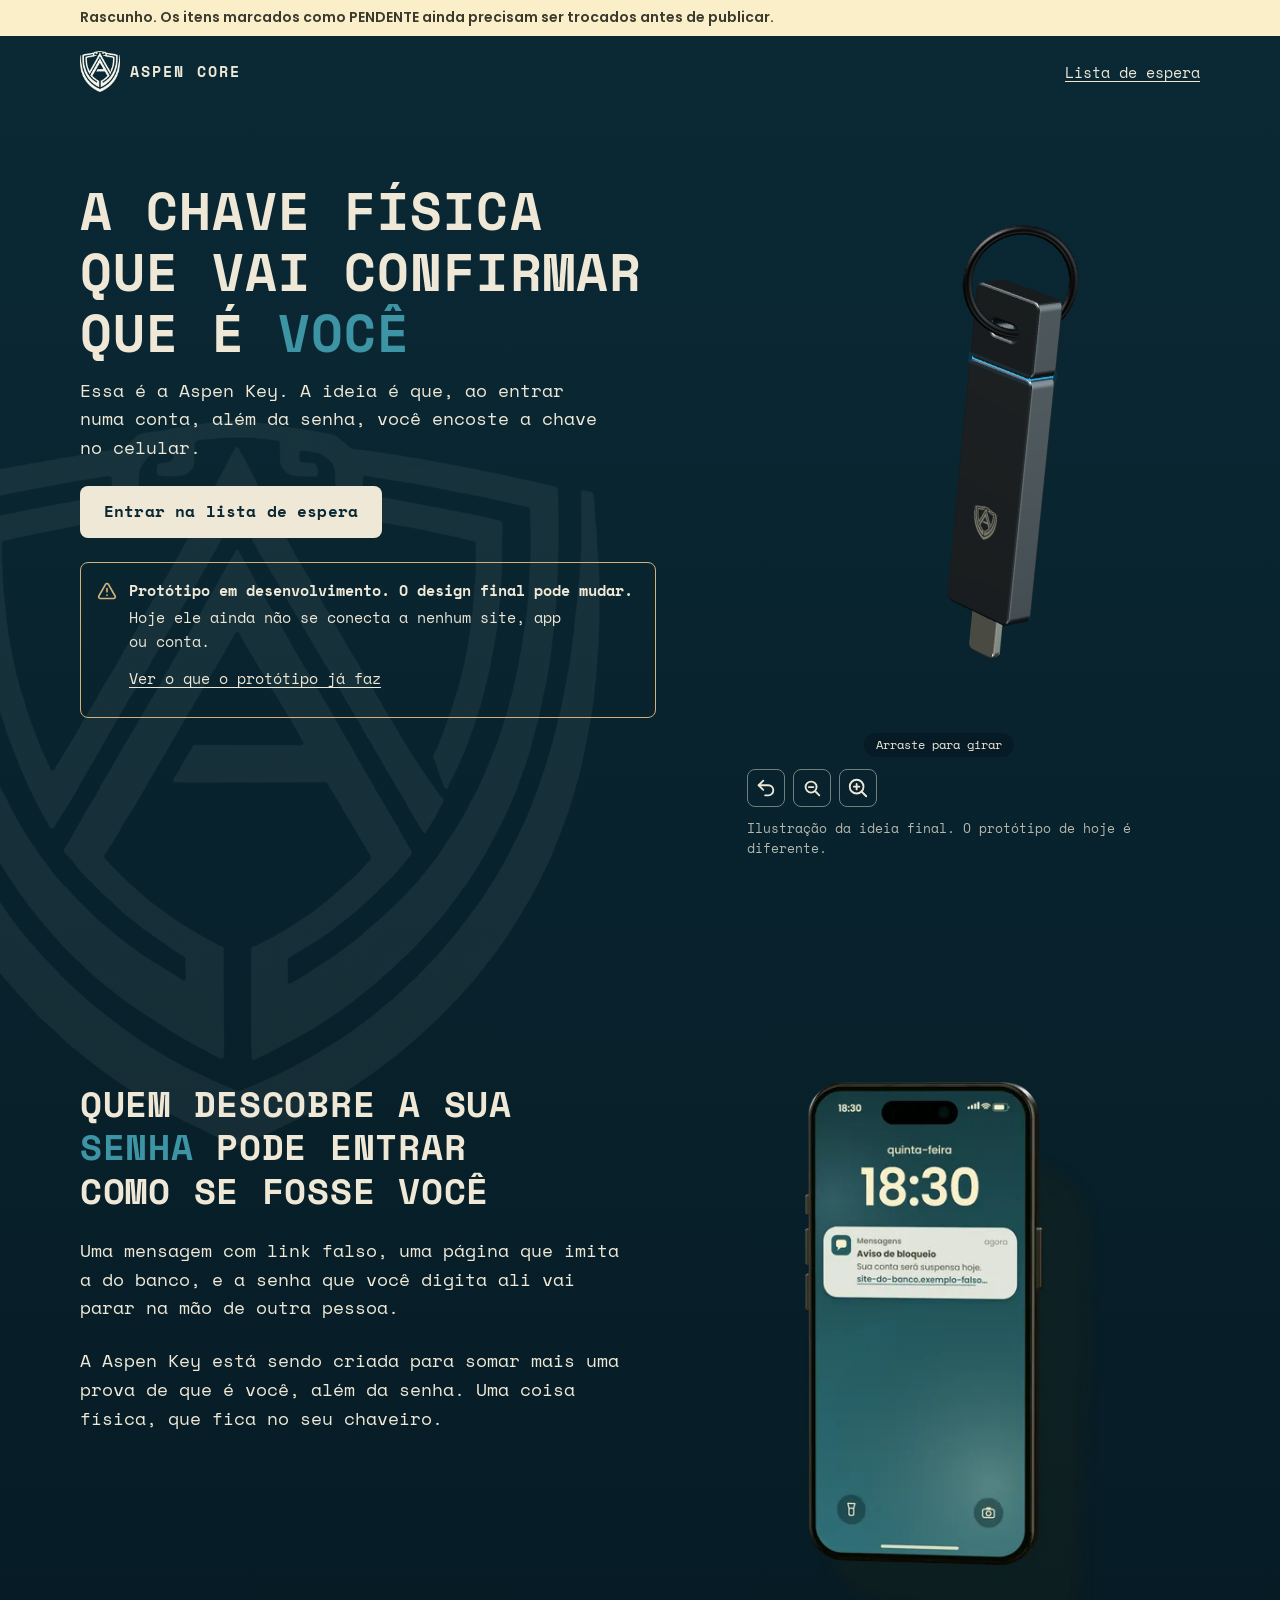
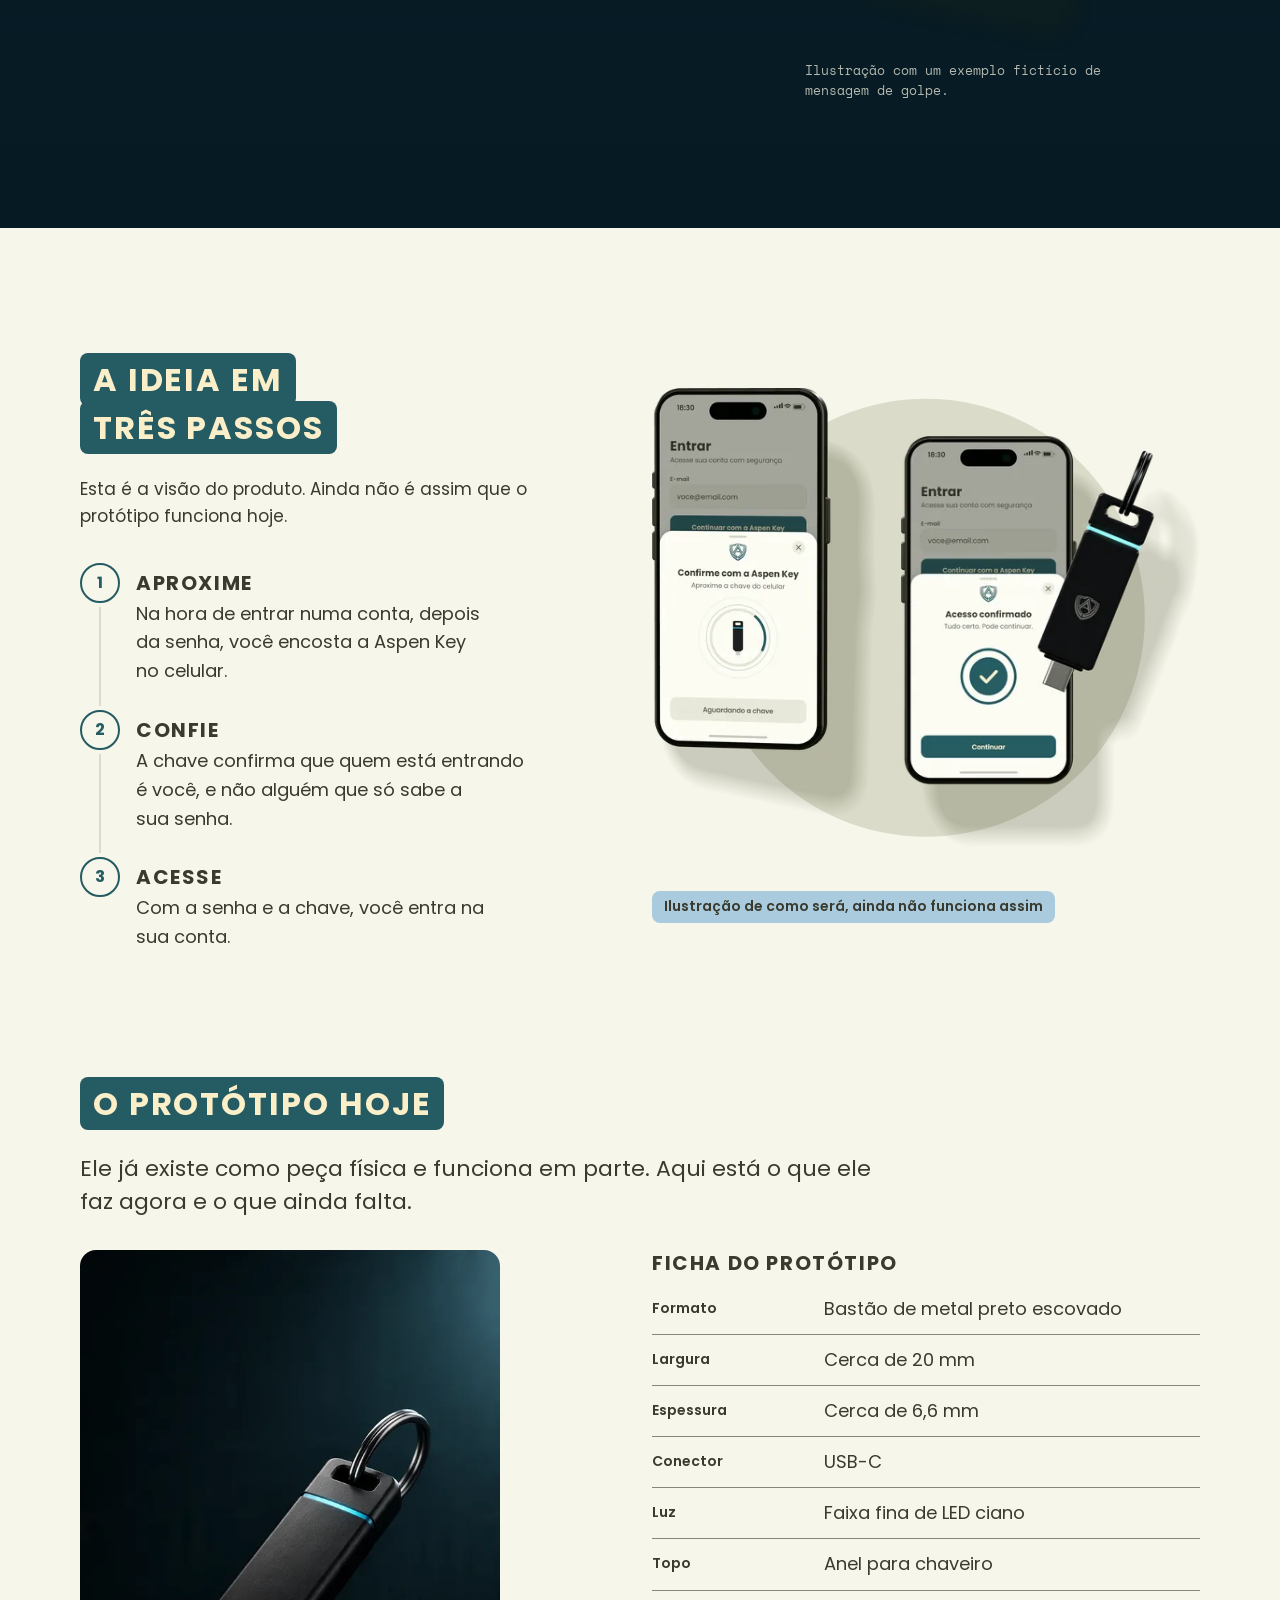
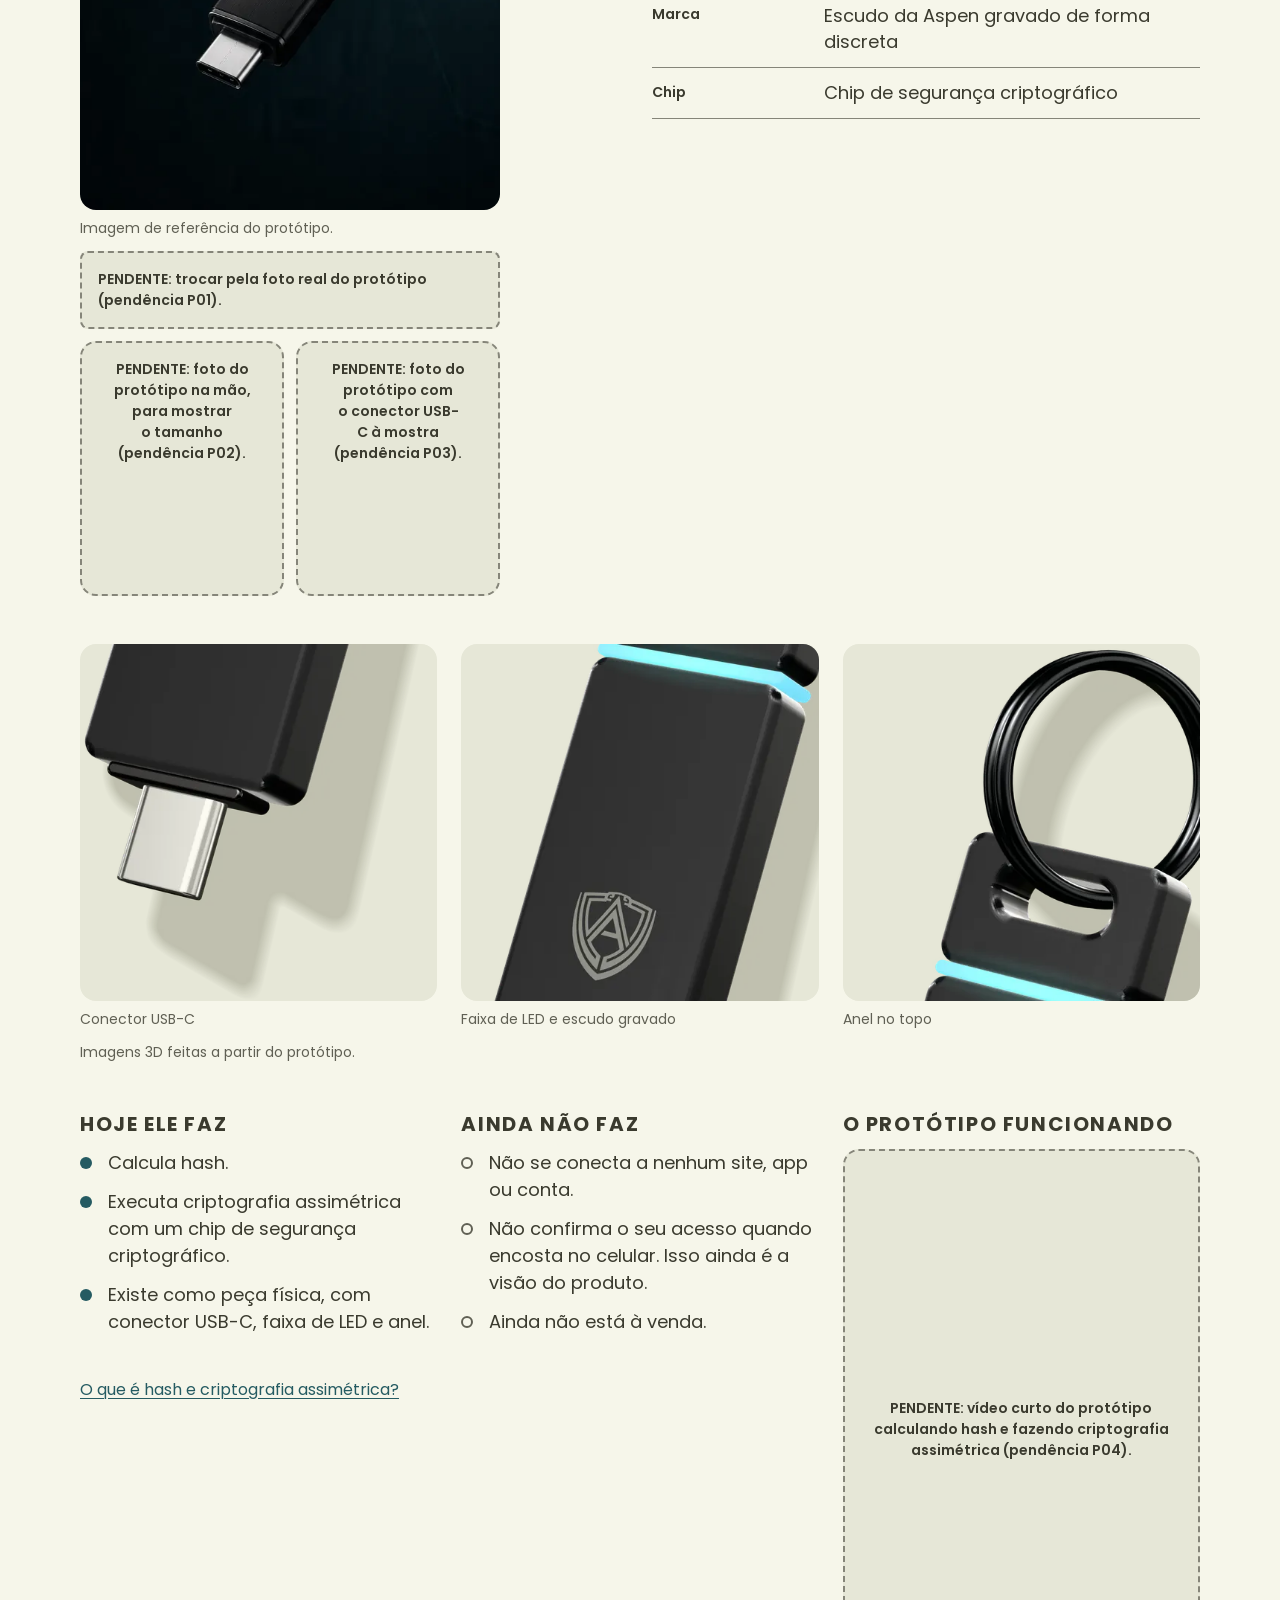
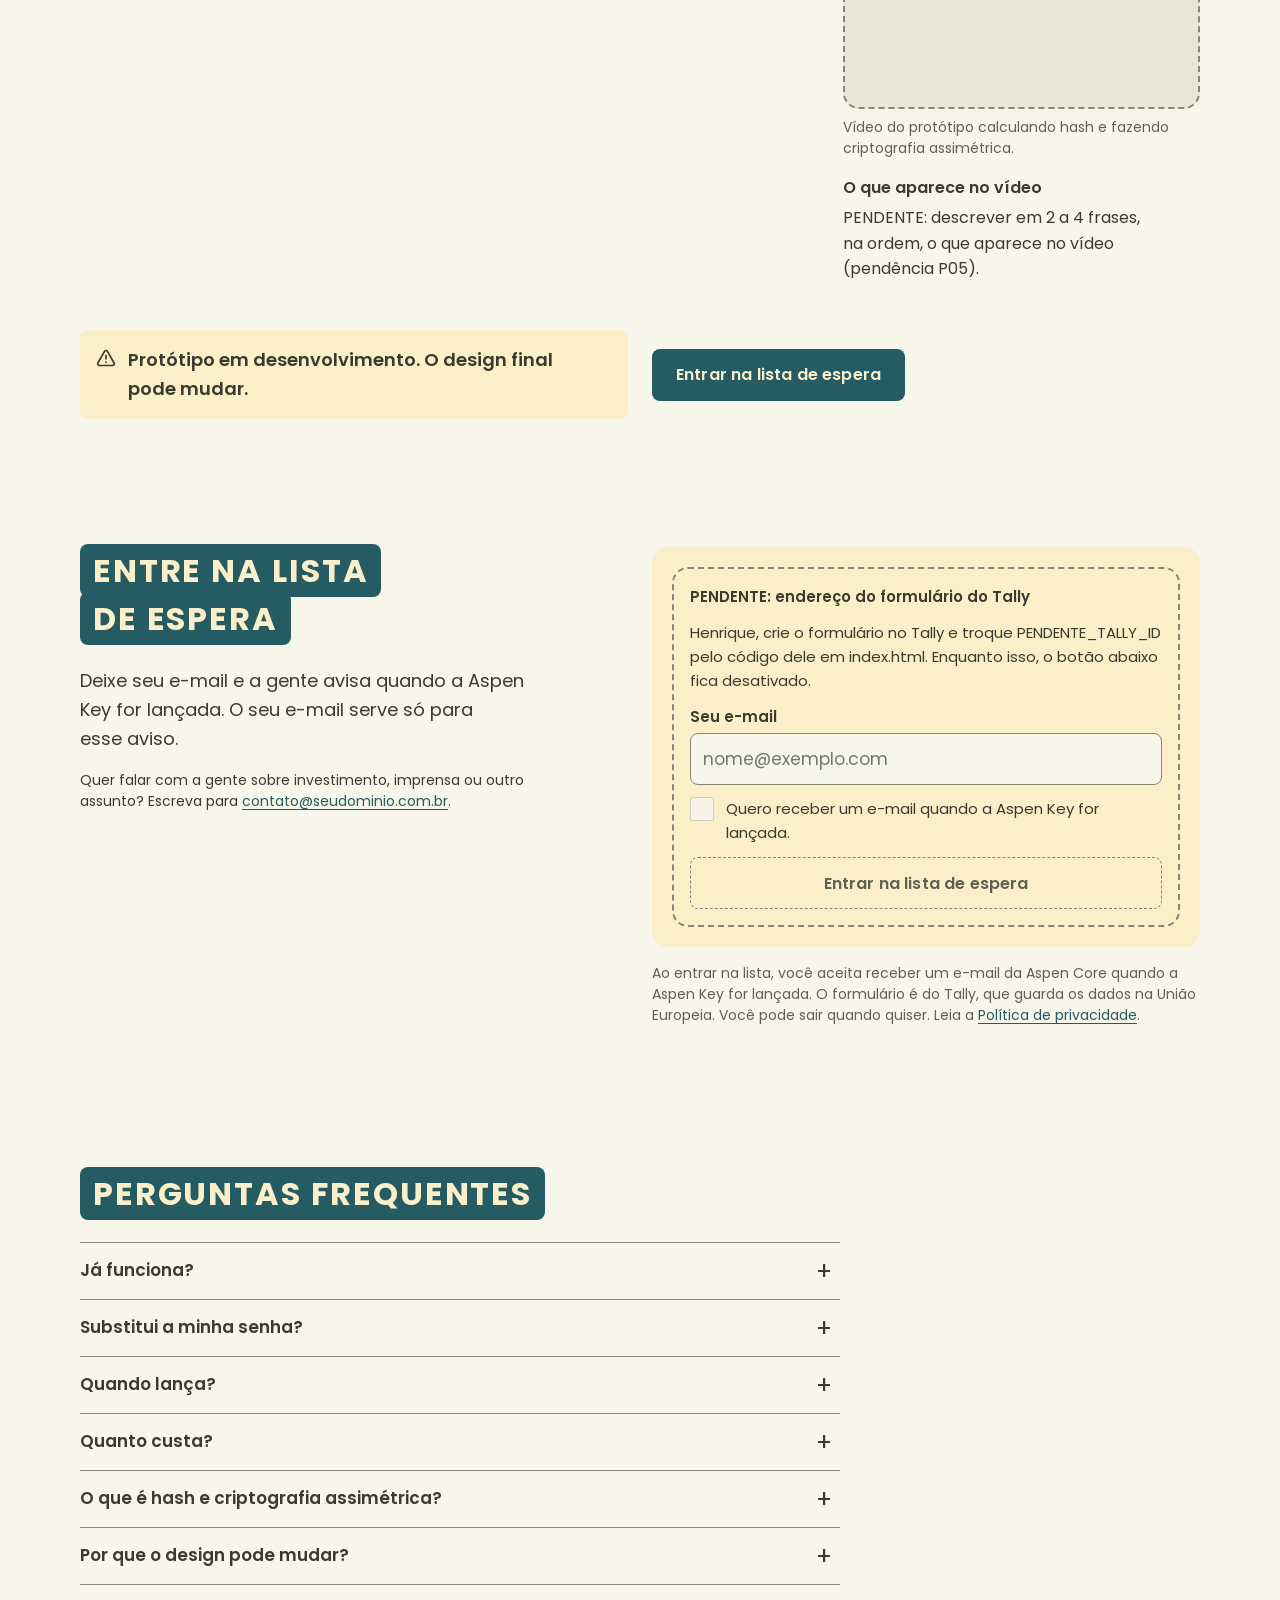
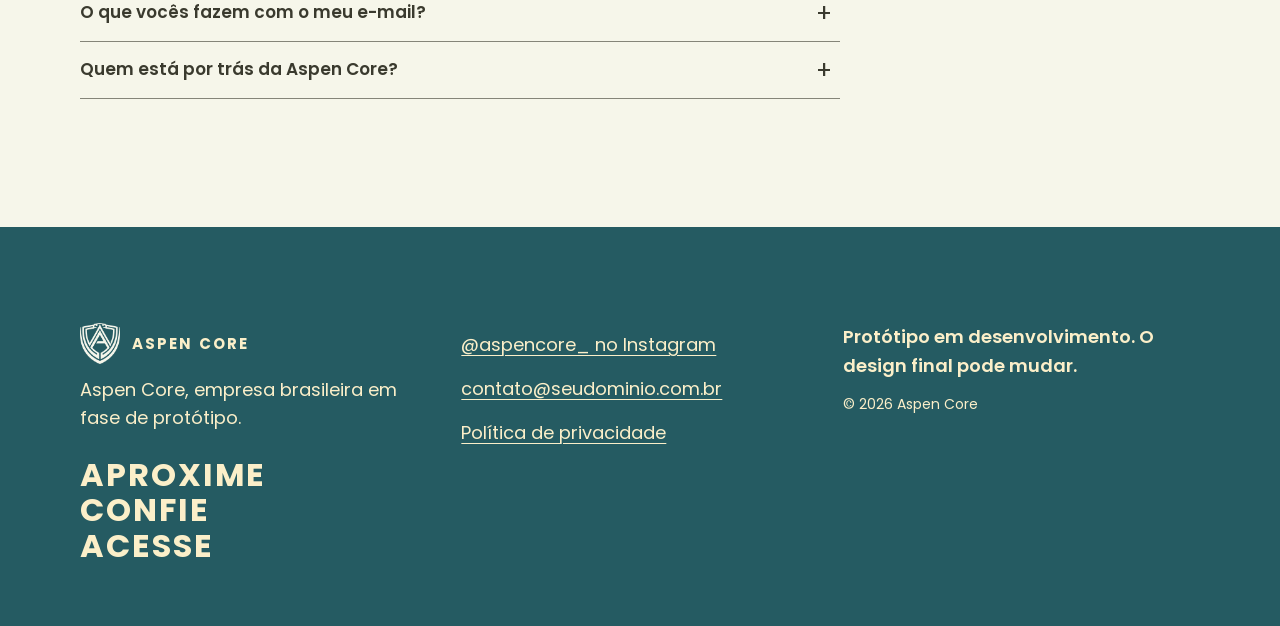
==== commit 5976762f: "Visualizador 3D da Aspen Key no hero (three.js local, zoom limitado pelo espaco livre)" ====
--- a/public/index.html
+++ b/public/index.html
@@ -89,9 +89,21 @@
                    fetchpriority="high" decoding="async">
             </picture>
             <span class="hero__brilho" aria-hidden="true"></span>
+            <div class="visualizador" hidden role="group" tabindex="0" aria-label="Modelo 3D da Aspen Key. Arraste ou use as setas do teclado para girar.">
+              <canvas aria-hidden="true"></canvas>
+              <p class="visualizador__dica" aria-hidden="true">Arraste para girar</p>
+            </div>
            </div>
           </div>
-          <figcaption>Imagem 3D feita a partir do protótipo.</figcaption>
+          <div class="hero__controles" hidden>
+            <button type="button" class="hero__girar" data-3d="ativar">Girar em 3D</button>
+            <div class="vistas" role="group" aria-label="Controles do modelo 3D" hidden>
+              <button type="button" class="hero__girar hero__girar--icone" data-3d="reiniciar" aria-label="Voltar à vista inicial"><svg class="icone" xmlns="http://www.w3.org/2000/svg" width="22" height="22" viewBox="0 0 24 24" fill="none" stroke="currentColor" stroke-width="2" stroke-linecap="round" stroke-linejoin="round" aria-hidden="true" focusable="false"><path d="M9 14 4 9l5-5"/><path d="M4 9h10.5a5.5 5.5 0 0 1 0 11H11"/></svg></button>
+              <button type="button" class="hero__girar hero__girar--icone" data-zoom="0.89" aria-label="Diminuir o zoom"><svg class="icone" xmlns="http://www.w3.org/2000/svg" width="22" height="22" viewBox="0 0 24 24" fill="none" stroke="currentColor" stroke-width="2" stroke-linecap="round" stroke-linejoin="round" aria-hidden="true" focusable="false"><circle cx="11" cy="11" r="6"/><path d="m20 20-4.2-4.2"/><path d="M8.5 11h5"/></svg></button>
+              <button type="button" class="hero__girar hero__girar--icone" data-zoom="1.12" aria-label="Aumentar o zoom"><svg class="icone" xmlns="http://www.w3.org/2000/svg" width="22" height="22" viewBox="0 0 24 24" fill="none" stroke="currentColor" stroke-width="2" stroke-linecap="round" stroke-linejoin="round" aria-hidden="true" focusable="false"><circle cx="10.5" cy="10.5" r="7.5"/><path d="m21 21-5.2-5.2"/><path d="M7.5 10.5h6"/><path d="M10.5 7.5v6"/></svg></button>
+            </div>
+          </div>
+          <figcaption>Ilustração da ideia final. O protótipo de hoje é diferente.</figcaption>
         </figure>
       </div>
     </section>
--- a/public/assets/css/site.css
+++ b/public/assets/css/site.css
@@ -139,7 +139,7 @@
 
 /* ============ Noite: hero e problema ============ */
 .noite { position: relative; overflow-x: clip; }
-.hero { position: relative; padding-top: var(--topo-h); padding-bottom: var(--e-8); }
+.hero { position: relative; overflow-x: clip; padding-top: var(--topo-h); padding-bottom: var(--e-8); }
 .marca-dagua { position: absolute; z-index: 0; width: 140vw; max-width: none; height: auto; left: 70%; top: 30%; transform: translate(-50%, -30%); opacity: 0.06; pointer-events: none; }
 .hero__grade { position: relative; z-index: 1; display: grid; grid-template-columns: minmax(0, 1fr); }
 .hero__figura { order: -1; width: 88vw; margin-left: auto; margin-right: -12px; margin-bottom: var(--e-3); }
@@ -378,6 +378,33 @@
 .erro404 h1 { margin-top: var(--e-3); }
 .erro404 p { max-width: 40ch; }
 
+/* Visualizador 3D do hero. O modelo só carrega por demanda (site.js); sem ele, a imagem estática continua valendo. */
+.visualizador { position: absolute; inset: 0; border-radius: 12px; cursor: grab; touch-action: none; user-select: none; -webkit-user-select: none; -webkit-tap-highlight-color: transparent; }
+.visualizador[hidden] { display: none; }
+.visualizador canvas { position: absolute; display: block; pointer-events: none; outline: 0; }
+.visualizador:focus-visible { outline: 2px solid var(--foco); outline-offset: 4px; }
+.visualizador--arrastando { cursor: grabbing; }
+.visualizador__dica { position: absolute; left: 50%; bottom: 4px; transform: translateX(-50%); margin: 0; padding: 4px 12px; border-radius: 999px; background: rgba(6, 26, 35, 0.72); color: var(--texto); font-size: 0.75rem; line-height: 1.4; white-space: nowrap; pointer-events: none; transition: opacity 300ms ease; }
+.visualizador--usado .visualizador__dica { opacity: 0; }
+.hero__controles { display: flex; flex-direction: column; align-items: flex-end; gap: var(--e-2); margin: var(--e-2) 12px 0 0; }
+.hero__controles[hidden], .hero__girar[hidden], .vistas[hidden] { display: none; }
+.vistas { display: flex; gap: var(--e-2); }
+.hero__girar { min-height: 44px; padding: 0 16px; border-radius: 8px; border: 1px solid var(--borda); background: transparent; color: var(--texto); font-family: inherit; font-size: 0.875rem; font-weight: 700; cursor: pointer; transition: background-color 150ms ease; }
+.hero__girar:hover { background: rgba(239, 232, 214, 0.1); }
+.hero__girar:focus-visible { outline: 2px solid var(--foco); outline-offset: 2px; }
+.hero__girar--icone { display: inline-flex; align-items: center; justify-content: center; min-width: 44px; padding: 0; }
+/* Modo 3D ligado: a moldura deixa de ser a faixa recortada do celular e vira um quadro para o modelo inteiro */
+.hero__figura--3d .hero__moldura { aspect-ratio: 1 / 1.05; max-height: 70vh; overflow: visible; -webkit-mask-image: none; mask-image: none; }
+.hero__figura--3d .hero__caixa { height: 100%; }
+.hero__figura--3d picture, .hero__figura--3d .hero__brilho { display: none; }
+@media (min-width: 1024px) {
+  .hero__figura--3d .hero__moldura { aspect-ratio: 560 / 930; max-height: none; }
+  .hero__controles { align-items: flex-start; }
+  .hero__controles { margin: var(--e-2) 0 0; }
+  .hero__girar { min-height: 38px; padding: 0 12px; }
+  .hero__girar--icone { min-width: 38px; padding: 0; }
+}
+
 /* Movimento (secao 6): so opacity e transform */
 @keyframes led-acende { 0% { opacity: 0; } 35% { opacity: .9; } 100% { opacity: .45; } }
 .hero__brilho { opacity: .45; animation: led-acende 1400ms cubic-bezier(.65, 0, .35, 1) 400ms both; }
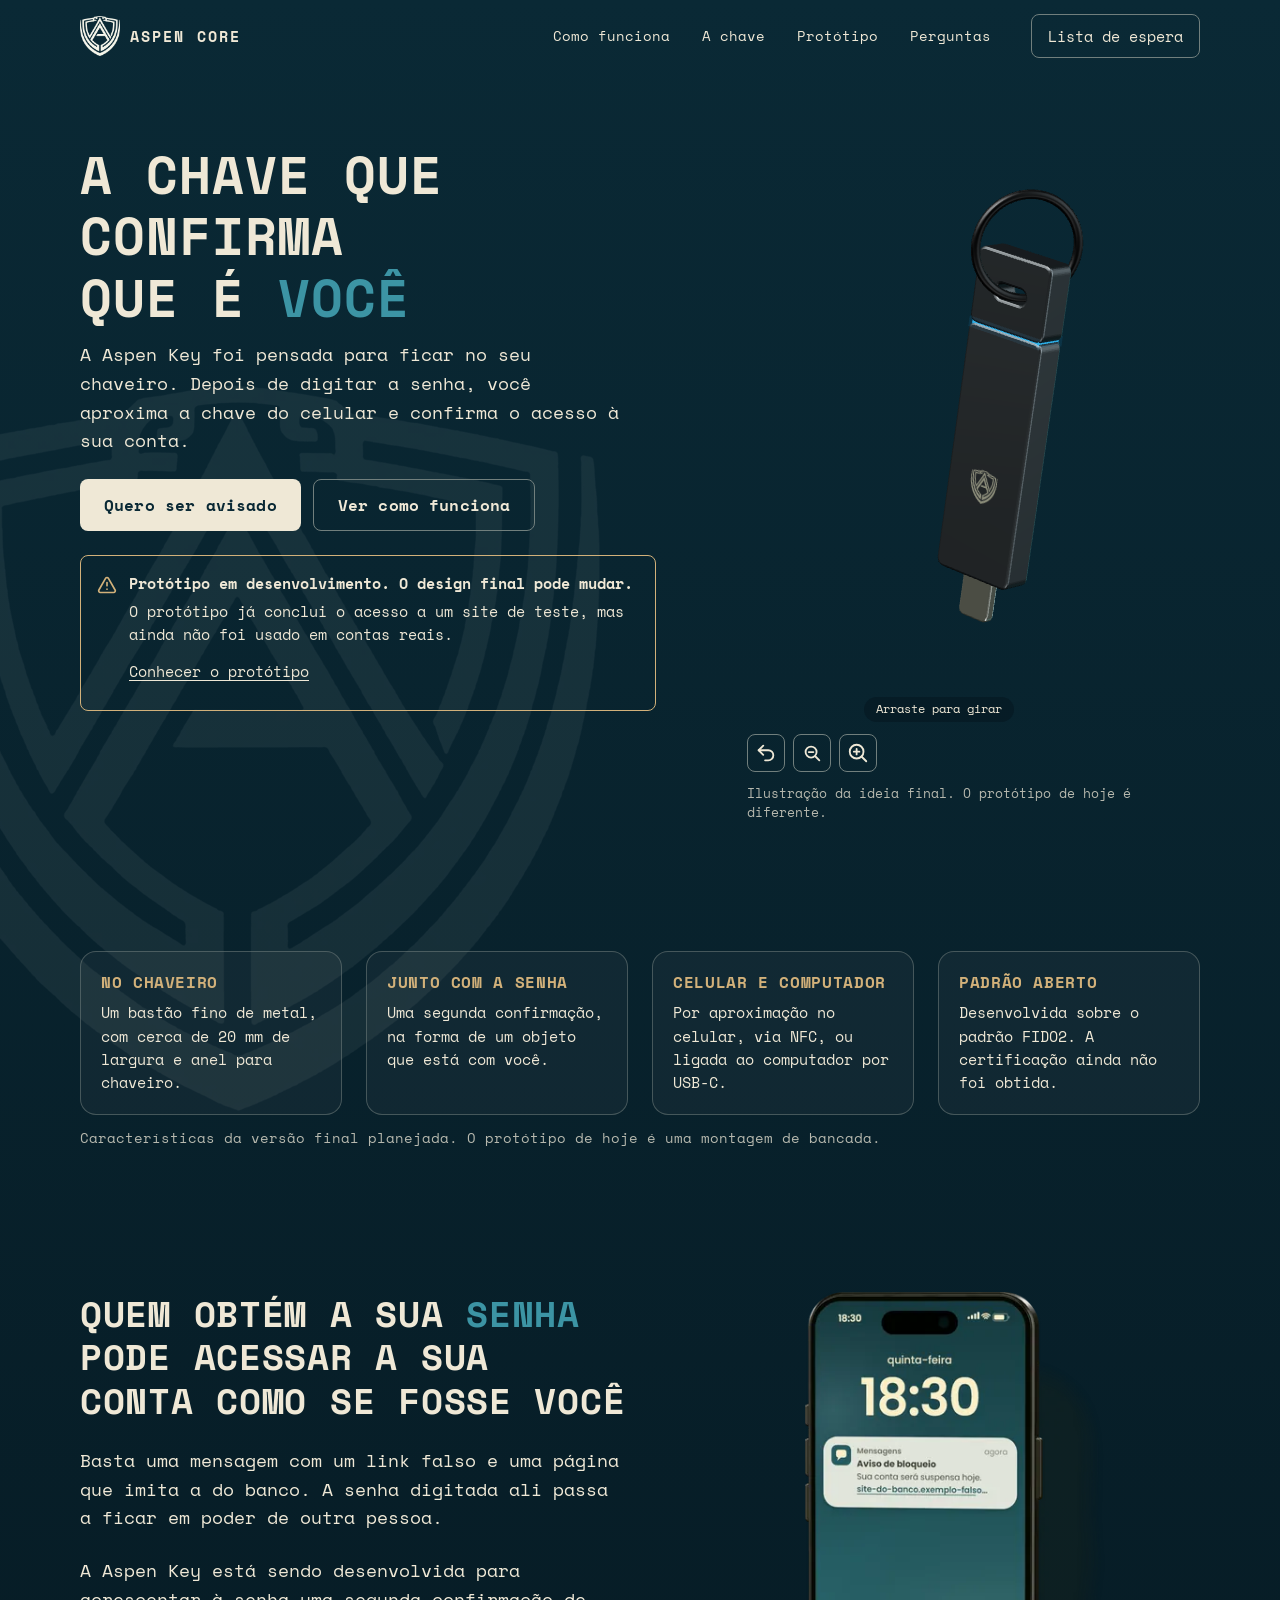
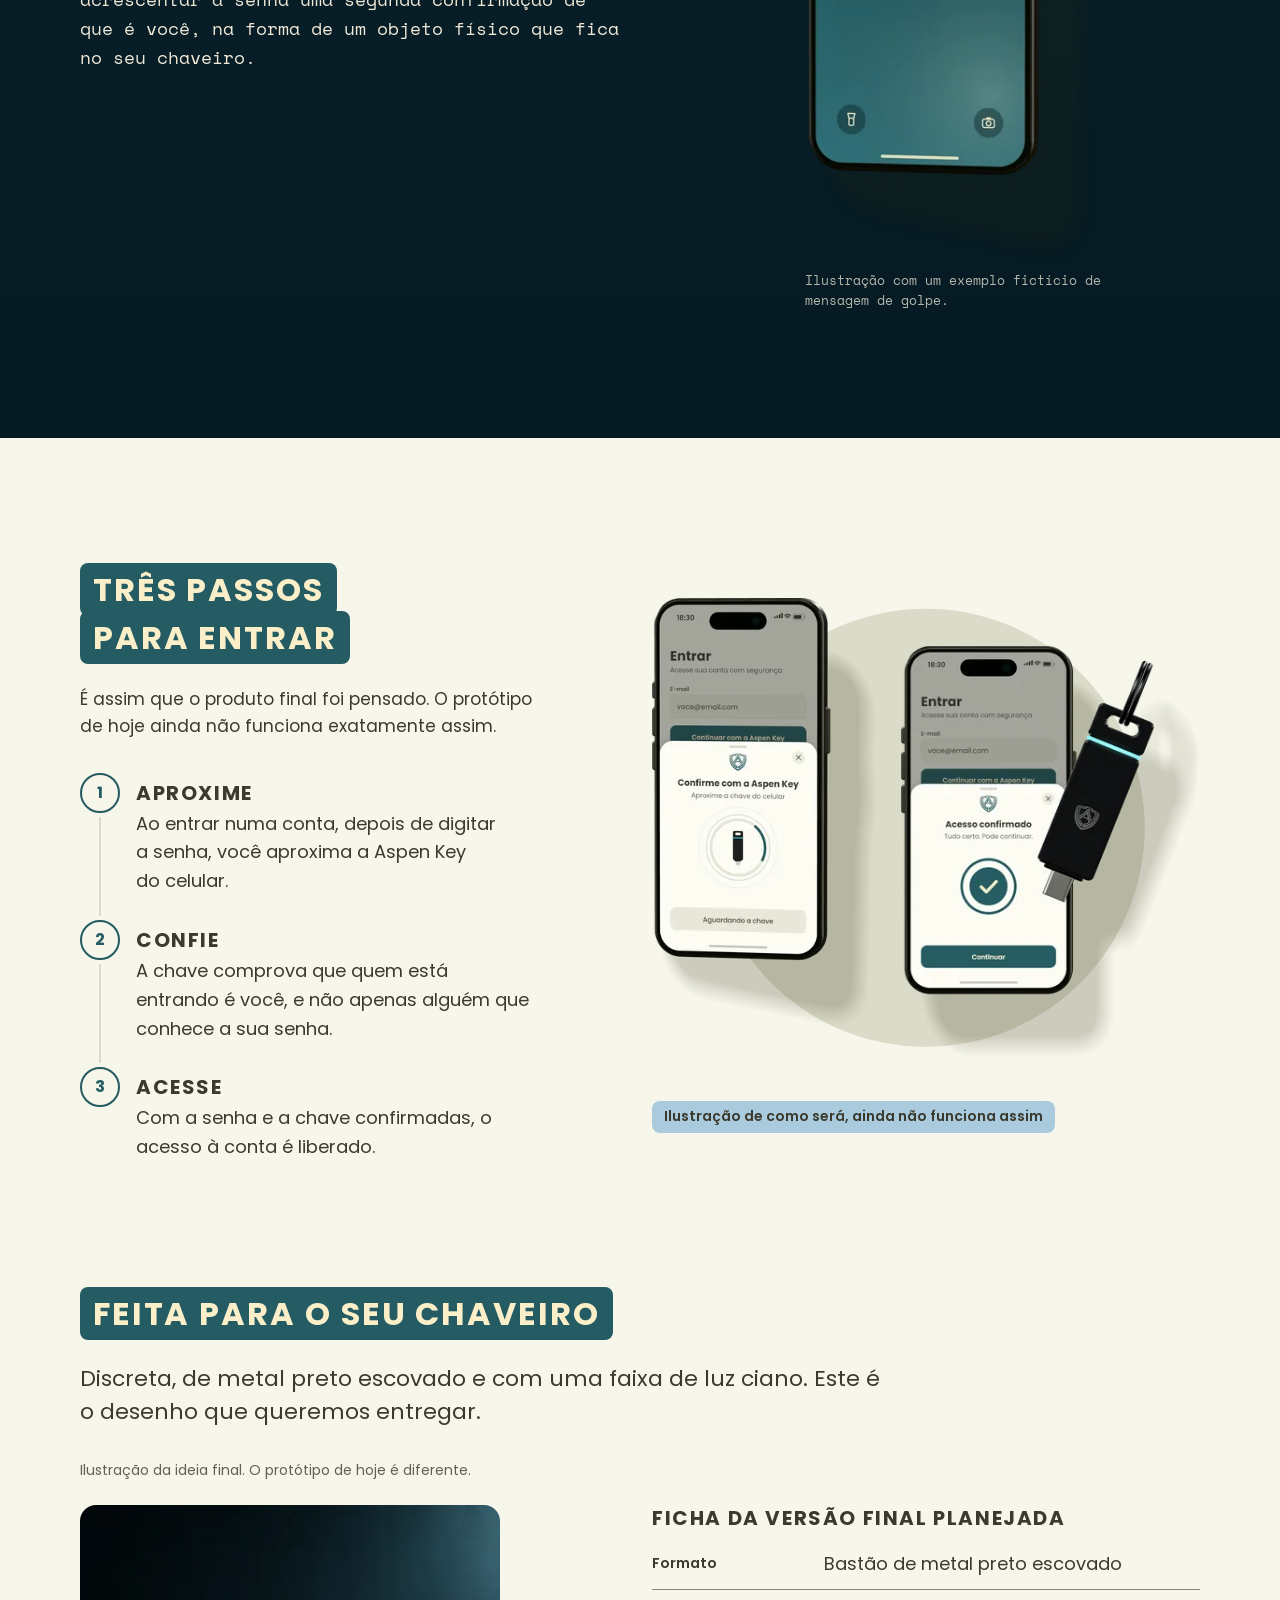
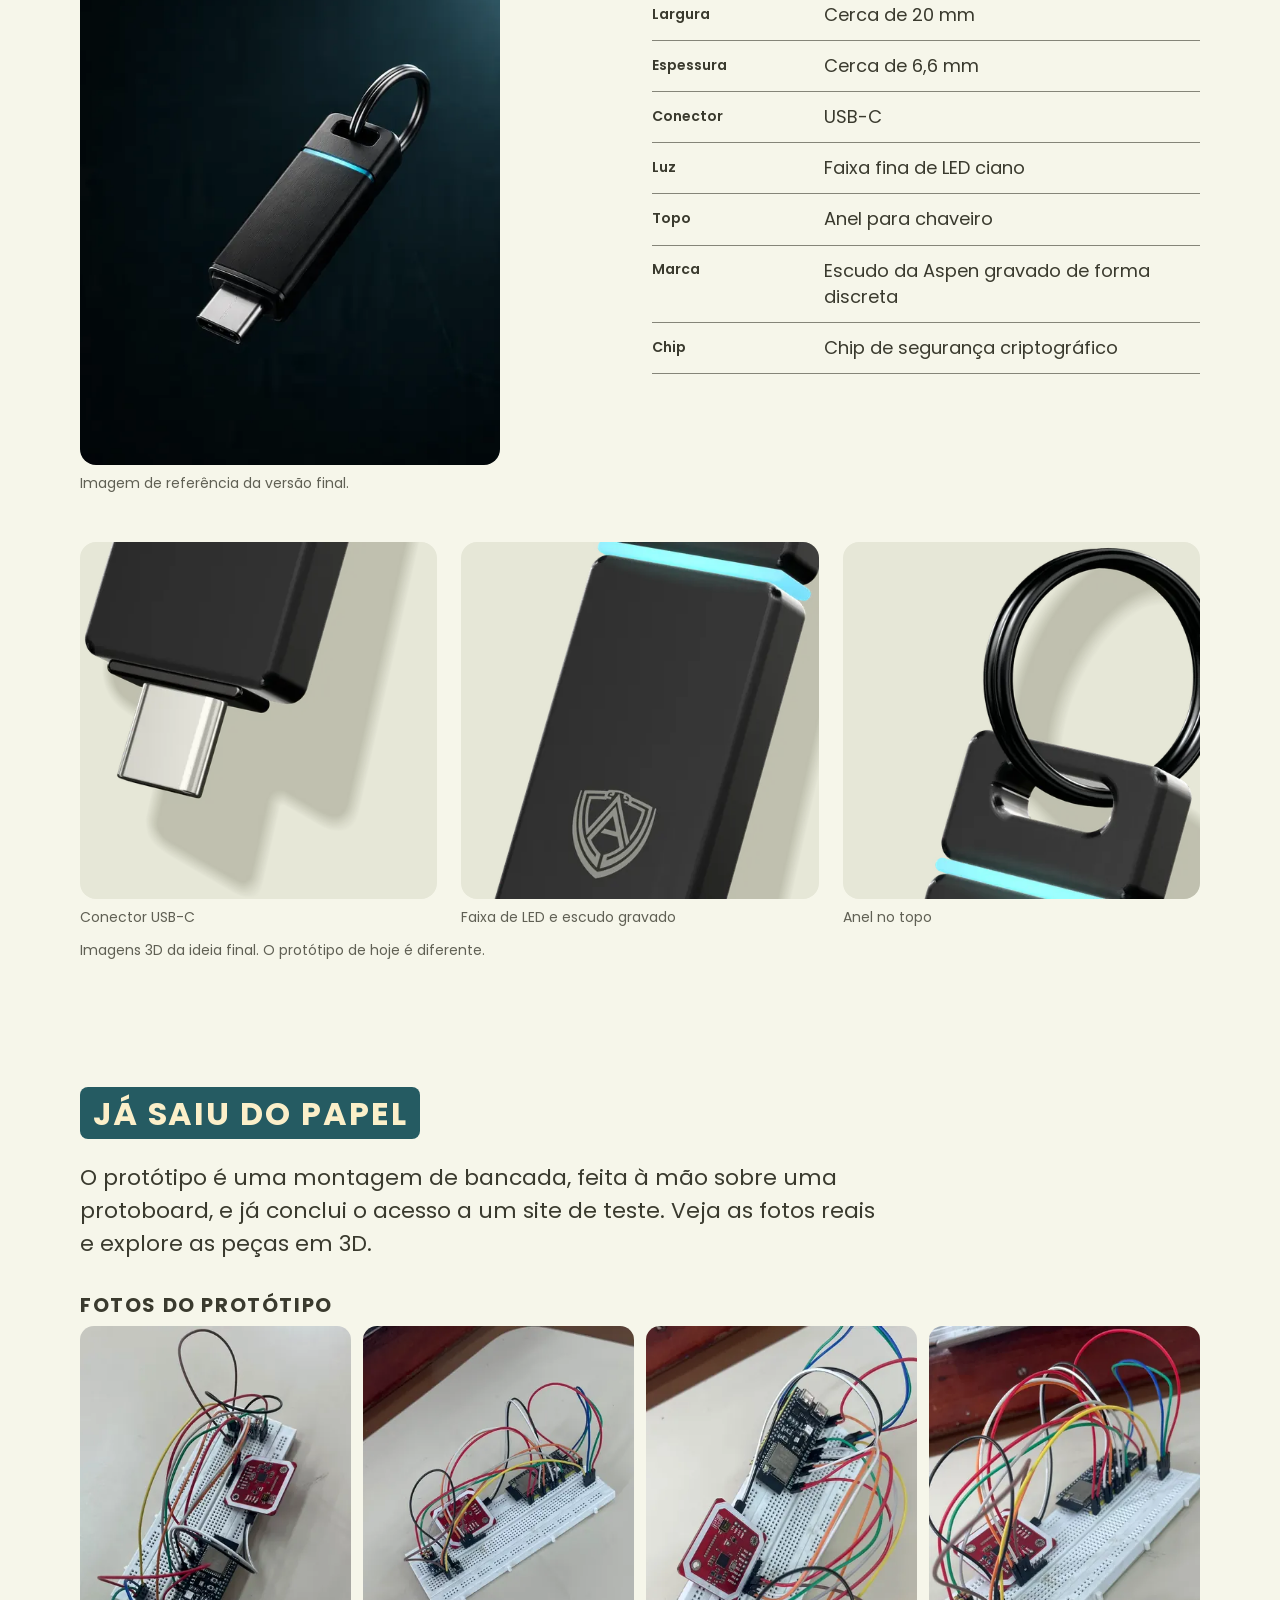
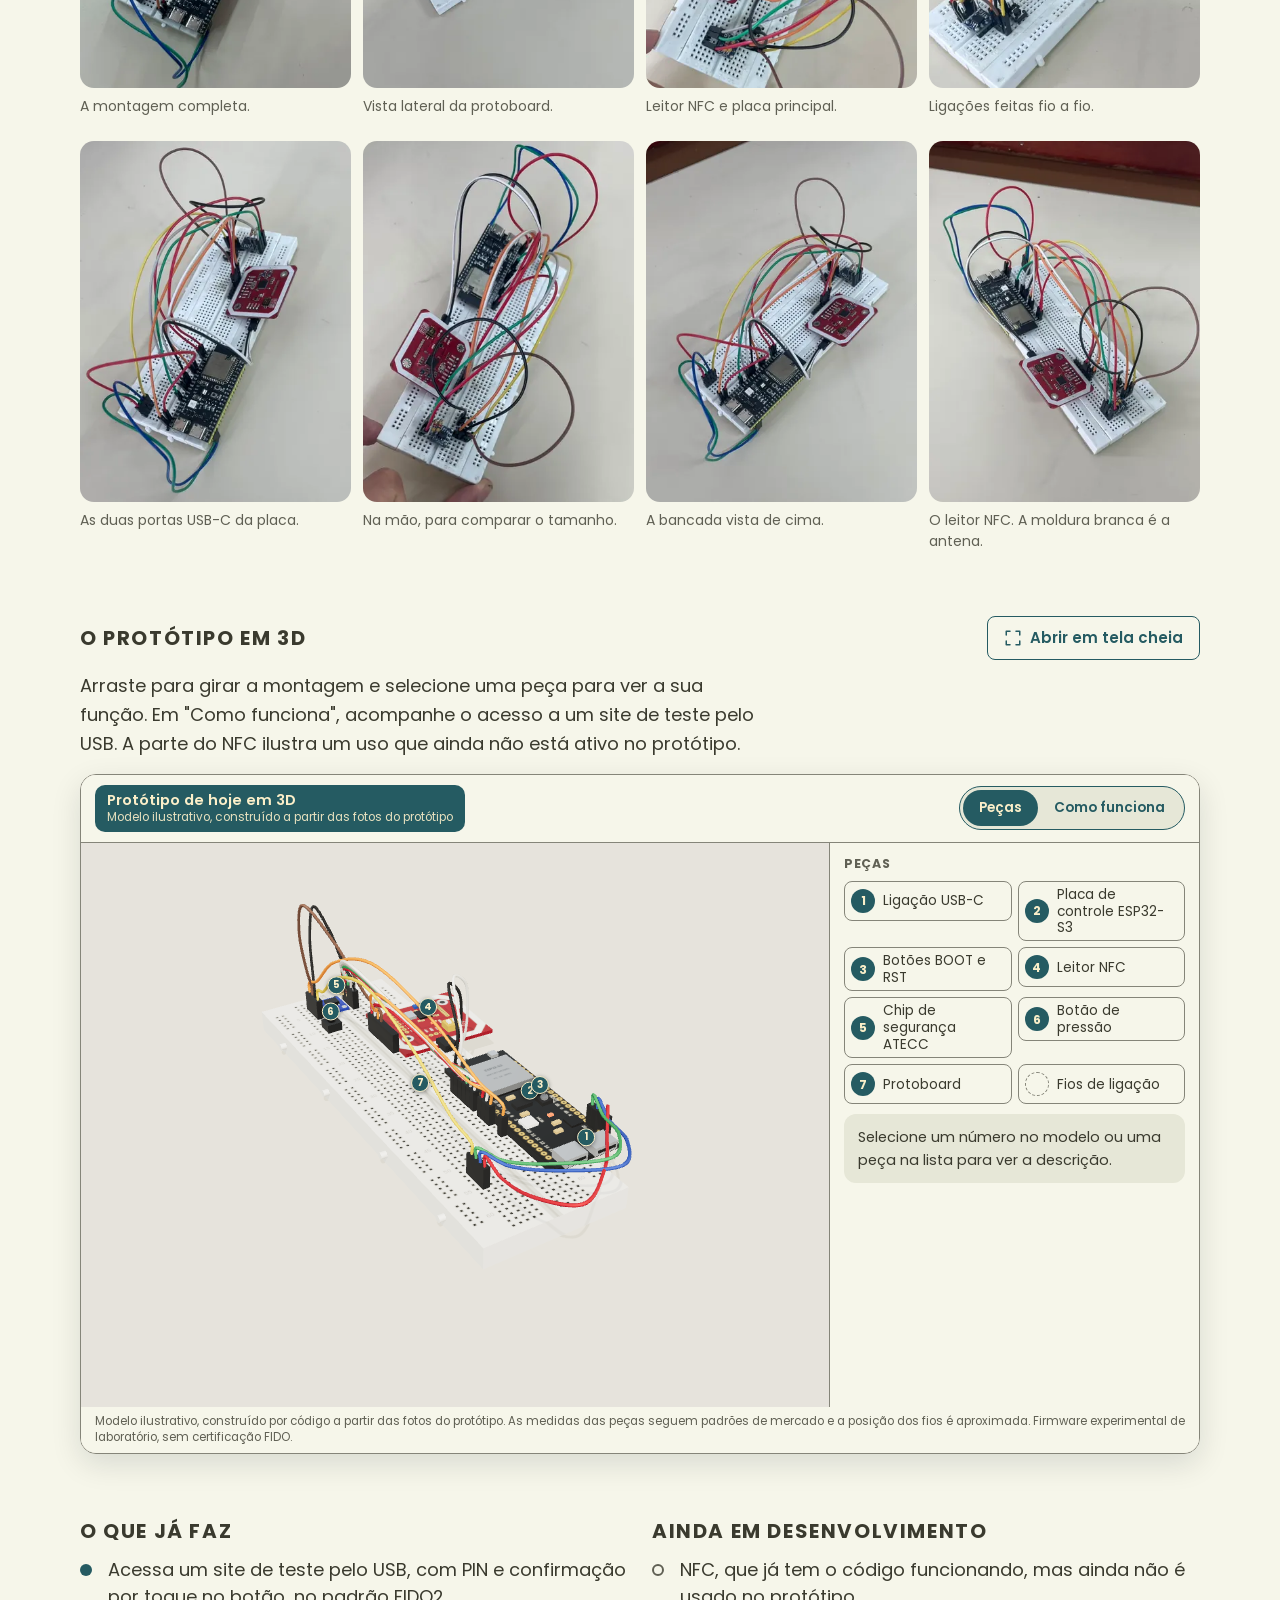
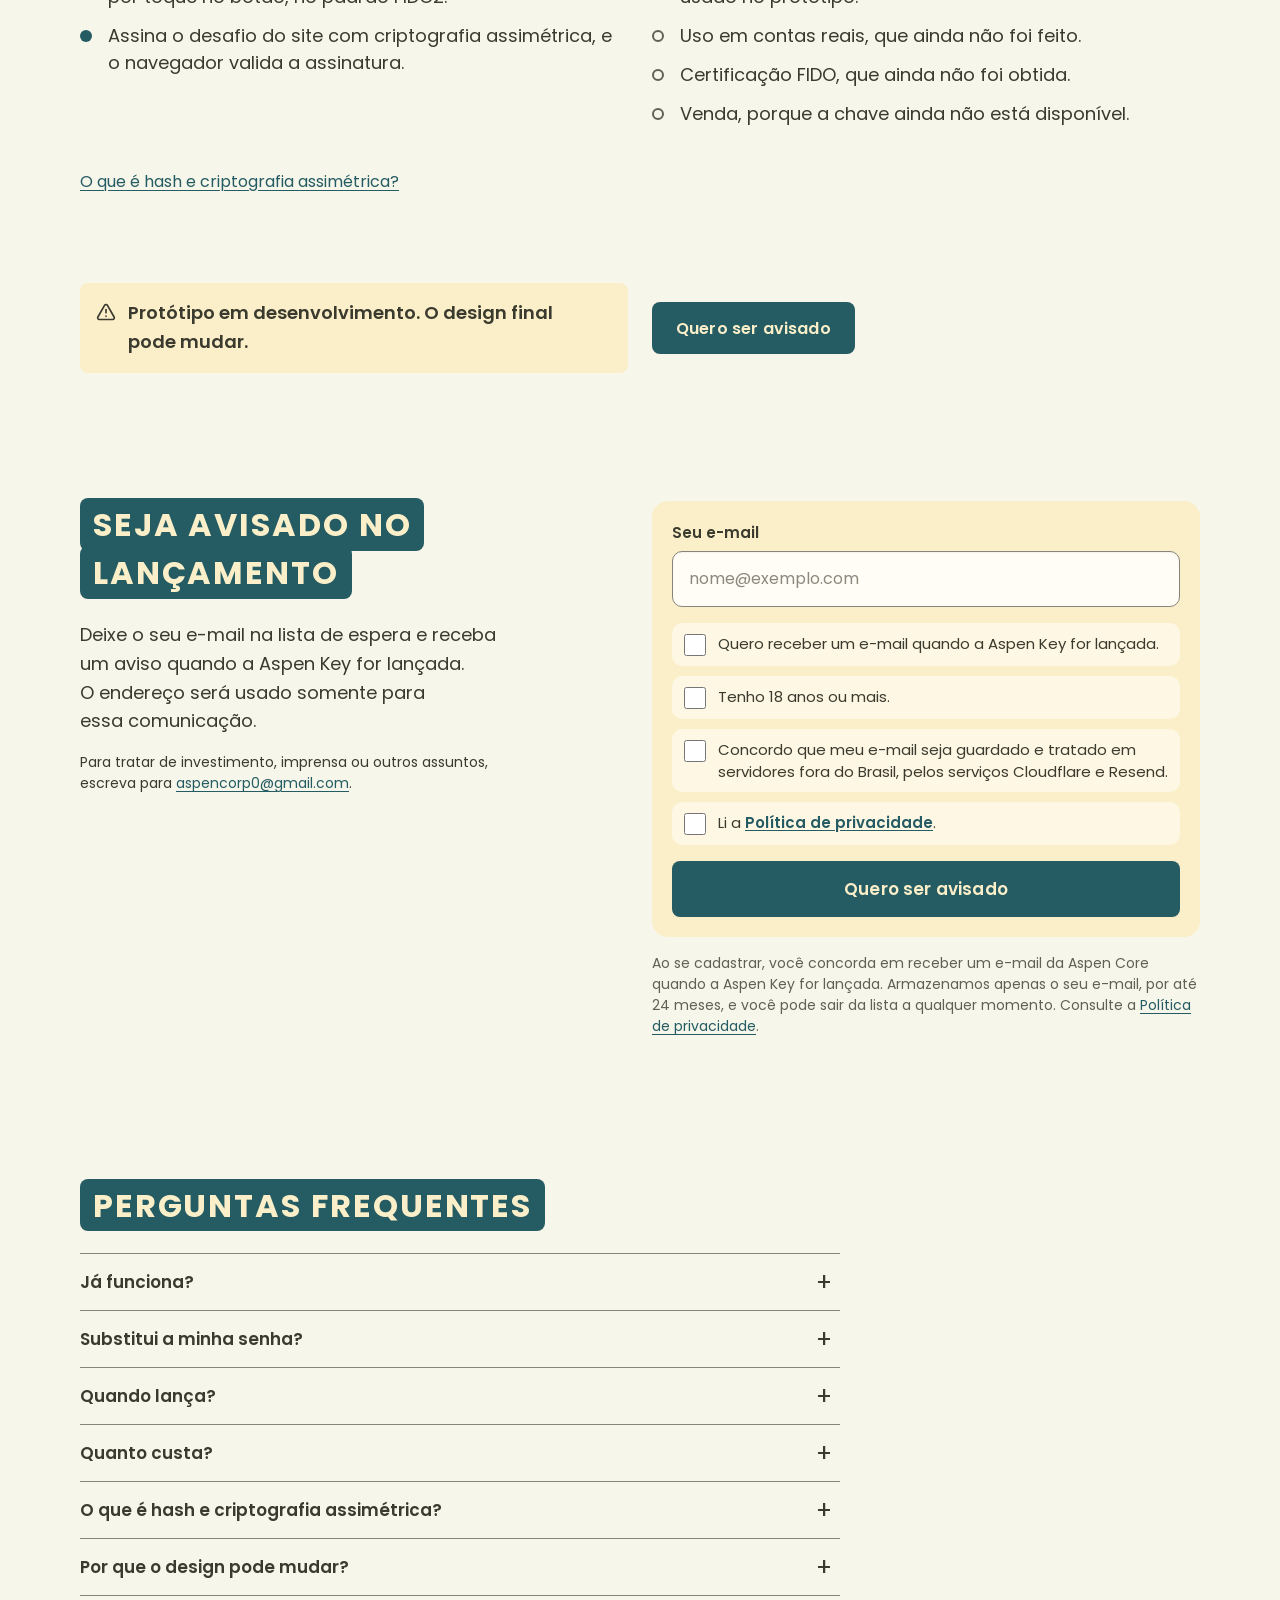
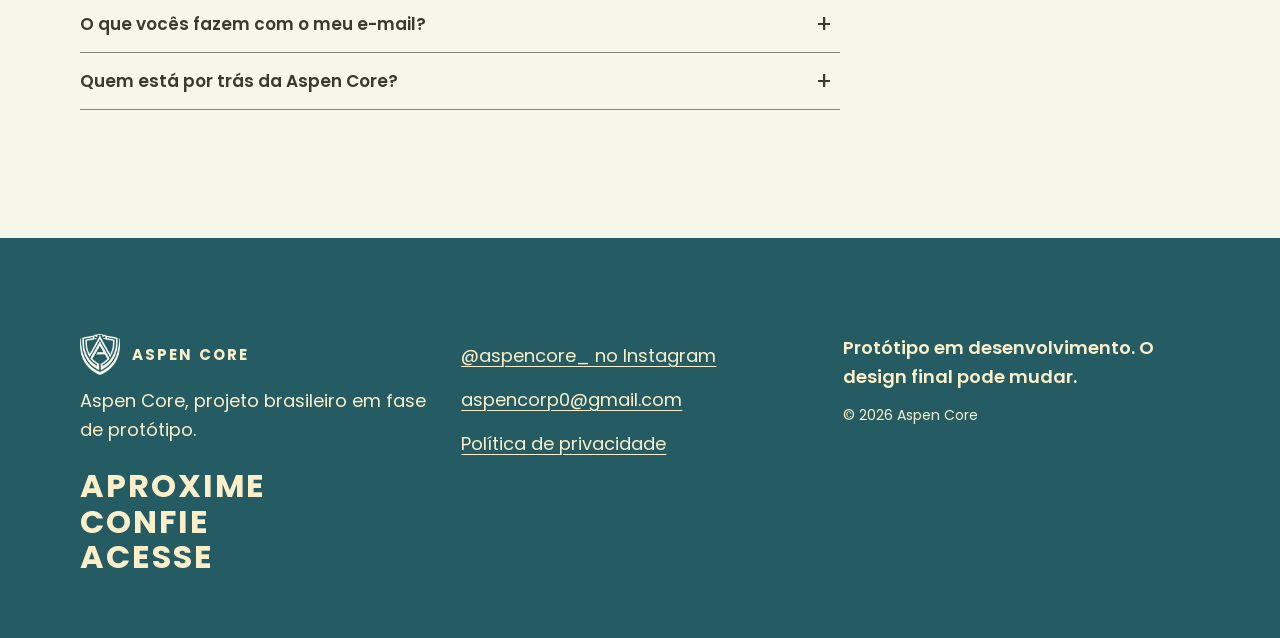
==== commit 95a76239: "Publica o site em formato de produto Fotos novas da bancada, modelo 3D com ligação por USB-C, lista " ====
--- a/public/index.html
+++ b/public/index.html
@@ -1,27 +1,27 @@
 <!doctype html>
-<html lang="pt-BR" class="no-js" data-modo="rascunho"><!-- PENDENTE P19: trocar data-modo="rascunho" por data-modo="publicado" no dia de publicar (index.html, privacidade.html e 404.html) -->
+<html lang="pt-BR" class="no-js" data-modo="publicado">
 <head>
 <meta charset="utf-8">
 <meta name="viewport" content="width=device-width, initial-scale=1">
-<title>Aspen Key | Chave física em desenvolvimento da Aspen Core</title>
-<meta name="description" content="Aspen Key, chave física em desenvolvimento. A ideia é encostar no celular para confirmar que é você, além da senha. Veja o protótipo e entre na lista.">
-<link rel="canonical" href="https://seudominio.com.br/"><!-- PENDENTE P08: domínio -->
-<meta name="robots" content="noindex, nofollow"><!-- PENDENTE P19: trocar por "index, follow" ao publicar -->
+<title>Aspen Key | A chave física que confirma que é você</title>
+<meta name="description" content="Aspen Key, uma chave física para confirmar o acesso à sua conta junto com a senha. Em desenvolvimento pela Aspen Core. Entre na lista de espera.">
+<link rel="canonical" href="https://aspen-site.pages.dev/">
+<meta name="robots" content="index, follow">
 <meta name="theme-color" content="#0A2935">
 <meta property="og:type" content="website">
 <meta property="og:locale" content="pt_BR">
 <meta property="og:site_name" content="Aspen Core">
-<meta property="og:title" content="Aspen Key | Protótipo em desenvolvimento">
-<meta property="og:description" content="Uma chave física pensada para confirmar que é você, além da senha. Veja o que o protótipo já faz e entre na lista de espera.">
-<meta property="og:url" content="https://seudominio.com.br/"><!-- PENDENTE P08: domínio -->
-<meta property="og:image" content="https://seudominio.com.br/og-image.jpg"><!-- PENDENTE P08: domínio -->
+<meta property="og:title" content="Aspen Key | A chave que confirma que é você">
+<meta property="og:description" content="Uma chave física para o seu chaveiro, em desenvolvimento, que confirma o acesso junto com a senha. Entre na lista de espera.">
+<meta property="og:url" content="https://aspen-site.pages.dev/">
+<meta property="og:image" content="https://aspen-site.pages.dev/og-image.jpg">
 <meta property="og:image:width" content="1200">
 <meta property="og:image:height" content="630">
 <meta property="og:image:alt" content="Aspen Key, bastão preto com faixa de luz ciano e anel de chaveiro, ao lado das palavras Aproxime, Confie e Acesse. Protótipo em desenvolvimento.">
 <meta name="twitter:card" content="summary_large_image">
-<meta name="twitter:title" content="Aspen Key | Protótipo em desenvolvimento">
-<meta name="twitter:description" content="Uma chave física pensada para confirmar que é você, além da senha. Veja o que o protótipo já faz e entre na lista de espera.">
-<meta name="twitter:image" content="https://seudominio.com.br/og-image.jpg"><!-- PENDENTE P08: domínio -->
+<meta name="twitter:title" content="Aspen Key | A chave que confirma que é você">
+<meta name="twitter:description" content="Uma chave física para o seu chaveiro, em desenvolvimento, que confirma o acesso junto com a senha. Entre na lista de espera.">
+<meta name="twitter:image" content="https://aspen-site.pages.dev/og-image.jpg">
 <meta name="twitter:image:alt" content="Aspen Key, bastão preto com faixa de luz ciano e anel de chaveiro, ao lado das palavras Aproxime, Confie e Acesse. Protótipo em desenvolvimento.">
 <link rel="icon" href="favicon.ico" sizes="any">
 <link rel="apple-touch-icon" href="apple-touch-icon.png">
@@ -38,11 +38,11 @@
 <script src="assets/js/site.js" defer></script>
 <script type="application/ld+json">
 { "@context": "https://schema.org", "@type": "Organization", "name": "Aspen Core",
-  "url": "https://seudominio.com.br/", "logo": "https://seudominio.com.br/icon-512.png",
-  "email": "contato@seudominio.com.br", "sameAs": ["https://www.instagram.com/aspencore_/"],
+  "url": "https://aspen-site.pages.dev/", "logo": "https://aspen-site.pages.dev/icon-512.png",
+  "email": "aspencorp0@gmail.com", "sameAs": ["https://www.instagram.com/aspencore_/"],
   "address": { "@type": "PostalAddress", "addressCountry": "BR" } }
 </script>
-<!-- PENDENTE P06 e P08: e-mail e domínio no JSON-LD acima. PENDENTE P20: confirmar o endereço do Instagram. -->
+<!-- PENDENTE P20: confirmar o endereço do Instagram. -->
 </head>
 <body>
 <a class="pular" href="#conteudo">Pular para o conteúdo</a>
@@ -55,6 +55,12 @@
       <img src="assets/img/escudo-creme-64.webp" srcset="assets/img/escudo-creme-64.webp 64w, assets/img/escudo-creme-128.webp 128w" sizes="(min-width: 1024px) 40px, 28px" width="64" height="64" alt="" aria-hidden="true" decoding="async">
       <span>Aspen Core</span>
     </a>
+    <nav class="topo__menu" aria-label="Seções">
+      <a href="#ideia">Como funciona</a>
+      <a href="#chave">A chave</a>
+      <a href="#prototipo">Protótipo</a>
+      <a href="#faq">Perguntas</a>
+    </nav>
     <a class="topo__lista" href="#lista">Lista de espera</a>
   </div>
 </header>
@@ -66,15 +72,15 @@
     <section class="hero" aria-labelledby="hero-titulo">
       <img class="marca-dagua" src="assets/img/marca-dagua-escudo-720.webp" width="720" height="726" alt="" aria-hidden="true" loading="lazy" fetchpriority="low" decoding="async" data-sobrepoe="ok">
       <div class="conteudo hero__grade">
-        <h1 id="hero-titulo" class="hero__h1">A chave física que vai confirmar que é <span class="destaque">você</span></h1>
-        <p class="hero__sub">Essa é a Aspen Key. A ideia é que, ao entrar numa conta, além da senha, você encoste a chave no celular.</p>
-        <p class="hero__cta"><a class="botao botao--claro" href="#lista">Entrar na lista de espera</a></p>
+        <h1 id="hero-titulo" class="hero__h1">A chave que confirma que é <span class="destaque">você</span></h1>
+        <p class="hero__sub">A Aspen Key foi pensada para ficar no seu chaveiro. Depois de digitar a senha, você aproxima a chave do celular e confirma o acesso à sua conta.</p>
+        <p class="hero__cta"><a class="botao botao--claro" href="#lista">Quero ser avisado</a><a class="botao botao--contorno" href="#ideia">Ver como funciona</a></p>
         <div class="aviso aviso--escuro">
           <svg class="aviso__icone" xmlns="http://www.w3.org/2000/svg" width="20" height="20" viewBox="0 0 24 24" fill="none" stroke="currentColor" stroke-width="2" stroke-linecap="round" stroke-linejoin="round" aria-hidden="true" focusable="false"><path d="m21.73 18-8-14a2 2 0 0 0-3.48 0l-8 14A2 2 0 0 0 4 21h16a2 2 0 0 0 1.73-3" /><path d="M12 9v4" /><path d="M12 17h.01" /></svg>
           <div class="aviso__corpo">
             <p class="aviso__titulo">Protótipo em desenvolvimento. O design final pode mudar.</p>
-            <p>Hoje ele ainda não se conecta a nenhum site, app ou conta.</p>
-            <p><a href="#prototipo">Ver o que o protótipo já faz</a></p>
+            <p>O protótipo já conclui o acesso a um site de teste, mas ainda não foi usado em contas reais.</p>
+            <p><a href="#prototipo">Conhecer o protótipo</a></p>
           </div>
         </div>
         <figure class="hero__figura">
@@ -108,11 +114,25 @@
       </div>
     </section>
 
+    <!-- Destaques do produto (versão final planejada) -->
+    <section class="destaques" aria-labelledby="destaques-titulo">
+      <div class="conteudo">
+        <h2 id="destaques-titulo" class="visualmente-oculto">O que é a Aspen Key</h2>
+        <ul class="destaques__lista">
+          <li><h3>No chaveiro</h3><p>Um bastão fino de metal, com cerca de 20 mm de largura e anel para chaveiro.</p></li>
+          <li><h3>Junto com a senha</h3><p>Uma segunda confirmação, na forma de um objeto que está com você.</p></li>
+          <li><h3>Celular e computador</h3><p>Por aproximação no celular, via NFC, ou ligada ao computador por USB-C.</p></li>
+          <li><h3>Padrão aberto</h3><p>Desenvolvida sobre o padrão FIDO2. A certificação ainda não foi obtida.</p></li>
+        </ul>
+        <p class="pequeno destaques__nota">Características da versão final planejada. O protótipo de hoje é uma montagem de bancada.</p>
+      </div>
+    </section>
+
     <!-- 3.2 Problema -->
     <section id="problema" class="problema" aria-labelledby="problema-titulo">
       <div class="conteudo problema__grade">
-        <h2 id="problema-titulo">Quem descobre a sua <span class="destaque">senha</span> pode entrar como se fosse você</h2>
-        <p class="problema__texto">Uma mensagem com link falso, uma página que imita a do banco, e a senha que você digita ali vai parar na mão de outra pessoa.</p>
+        <h2 id="problema-titulo">Quem obtém a sua <span class="destaque">senha</span> pode acessar a sua conta como se fosse você</h2>
+        <p class="problema__texto">Basta uma mensagem com um link falso e uma página que imita a do banco. A senha digitada ali passa a ficar em poder de outra pessoa.</p>
         <!-- PENDENTE P15: dado sobre golpes digitais no Brasil, com fonte citada. Sem número até ter fonte. -->
         <figure class="problema__figura">
           <img src="assets/img/problema-celular-bloqueio-640.webp"
@@ -122,7 +142,7 @@
                loading="lazy" decoding="async">
           <figcaption>Ilustração com um exemplo fictício de mensagem de golpe.</figcaption>
         </figure>
-        <p class="problema__ponte">A Aspen Key está sendo criada para somar mais uma prova de que é você, além da senha. Uma coisa física, que fica no seu chaveiro.</p>
+        <p class="problema__ponte">A Aspen Key está sendo desenvolvida para acrescentar à senha uma segunda confirmação de que é você, na forma de um objeto físico que fica no seu chaveiro.</p>
       </div>
     </section>
   </div>
@@ -131,20 +151,20 @@
   <section id="ideia" class="ideia modo-claro" aria-labelledby="ideia-titulo">
     <div class="conteudo ideia__grade">
       <div class="ideia__texto">
-        <h2 id="ideia-titulo"><span class="titulo-bloco">A ideia em três passos</span></h2>
-        <p class="ideia__intro">Esta é a visão do produto. Ainda não é assim que o protótipo funciona hoje.</p>
+        <h2 id="ideia-titulo"><span class="titulo-bloco">Três passos para entrar</span></h2>
+        <p class="ideia__intro">É assim que o produto final foi pensado. O protótipo de hoje ainda não funciona exatamente assim.</p>
         <ol class="passos">
           <li>
             <span class="passo__num" aria-hidden="true">1</span>
-            <div class="passo__corpo"><h3>Aproxime</h3><p>Na hora de entrar numa conta, depois da senha, você encosta a Aspen Key no celular.</p></div>
+            <div class="passo__corpo"><h3>Aproxime</h3><p>Ao entrar numa conta, depois de digitar a senha, você aproxima a Aspen Key do celular.</p></div>
           </li>
           <li>
             <span class="passo__num" aria-hidden="true">2</span>
-            <div class="passo__corpo"><h3>Confie</h3><p>A chave confirma que quem está entrando é você, e não alguém que só sabe a sua senha.</p></div>
+            <div class="passo__corpo"><h3>Confie</h3><p>A chave comprova que quem está entrando é você, e não apenas alguém que conhece a sua senha.</p></div>
           </li>
           <li>
             <span class="passo__num" aria-hidden="true">3</span>
-            <div class="passo__corpo"><h3>Acesse</h3><p>Com a senha e a chave, você entra na sua conta.</p></div>
+            <div class="passo__corpo"><h3>Acesse</h3><p>Com a senha e a chave confirmadas, o acesso à conta é liberado.</p></div>
           </li>
         </ol>
       </div>
@@ -166,15 +186,15 @@
     </div>
   </section>
 
-  <!-- 3.4 O protótipo hoje -->
-  <section id="prototipo" class="prototipo modo-claro" aria-labelledby="prototipo-titulo">
+  <!-- A chave: versão final planejada -->
+  <section id="chave" class="chave modo-claro" aria-labelledby="chave-titulo">
     <div class="conteudo">
-      <h2 id="prototipo-titulo"><span class="titulo-bloco">O protótipo hoje</span></h2>
-      <p class="lead">Ele já existe como peça física e funciona em parte. Aqui está o que ele faz agora e o que ainda falta.</p>
+      <h2 id="chave-titulo"><span class="titulo-bloco">Feita para o seu chaveiro</span></h2>
+      <p class="lead">Discreta, de metal preto escovado e com uma faixa de luz ciano. Este é o desenho que queremos entregar.</p>
+      <p class="pequeno versao-final__legenda">Ilustração da ideia final. O protótipo de hoje é diferente.</p>
 
       <div class="prototipo__topo">
         <div class="prototipo__fotos">
-          <!-- PENDENTE P01: foto real principal do protótipo. Trocar prototipo-referencia-*.webp por prototipo-foto-600/900/1152.webp (mesmo script de exportação), alt novo e legenda "Foto do protótipo." -->
           <!-- PENDENTE P16: confirmar se a imagem de referência é foto real ou imagem gerada. A legenda atual não afirma que é foto. -->
           <figure class="foto-principal" id="foto-principal">
             <img src="assets/img/prototipo-referencia-900.webp"
@@ -182,23 +202,12 @@
                  sizes="(min-width: 1024px) 420px, calc(100vw - 40px)" width="900" height="1200"
                  alt="Imagem de referência do protótipo da Aspen Key, bastão preto com conector USB-C, faixa de luz ciano e anel de chaveiro, sobre fundo escuro."
                  loading="lazy" decoding="async">
-            <figcaption>Imagem de referência do protótipo.</figcaption>
+            <figcaption>Imagem de referência da versão final.</figcaption>
           </figure>
-          <p class="slot slot--aviso so-rascunho" data-vazio><span class="slot__texto">PENDENTE: trocar pela foto real do protótipo (pendência P01).</span></p>
-          <div class="fotos-extras">
-            <figure class="slot slot--foto" id="foto-mao" data-vazio>
-              <!-- PENDENTE P02: foto do protótipo na mão. Trocar este conteúdo por <img> e remover data-vazio. -->
-              <p class="slot__texto">PENDENTE: foto do protótipo na mão, para mostrar o tamanho (pendência P02).</p>
-            </figure>
-            <figure class="slot slot--foto" id="foto-usb" data-vazio>
-              <!-- PENDENTE P03: foto do protótipo com o conector USB-C à mostra. Trocar este conteúdo por <img> e remover data-vazio. -->
-              <p class="slot__texto">PENDENTE: foto do protótipo com o conector USB-C à mostra (pendência P03).</p>
-            </figure>
-          </div>
         </div>
 
         <div class="prototipo__ficha">
-          <h3>Ficha do protótipo</h3>
+          <h3>Ficha da versão final planejada</h3>
           <dl class="ficha">
             <div><dt>Formato</dt><dd>Bastão de metal preto escovado</dd></div>
             <div><dt>Largura</dt><dd>Cerca de 20 mm</dd></div>
@@ -235,33 +244,93 @@
           <figcaption>Anel no topo</figcaption>
         </figure>
       </div>
-      <p class="pequeno detalhes__legenda">Imagens 3D feitas a partir do protótipo.</p>
+      <p class="pequeno detalhes__legenda">Imagens 3D da ideia final. O protótipo de hoje é diferente.</p>
+    </div>
+  </section>
+
+  <!-- 3.4 O protótipo hoje -->
+  <section id="prototipo" class="prototipo modo-claro" aria-labelledby="prototipo-titulo">
+    <div class="conteudo">
+      <h2 id="prototipo-titulo"><span class="titulo-bloco">Já saiu do papel</span></h2>
+      <p class="lead">O protótipo é uma montagem de bancada, feita à mão sobre uma protoboard, e já conclui o acesso a um site de teste. Veja as fotos reais e explore as peças em 3D.</p>
+
+      <!-- Fotos reais da bancada (25/11/2026). Exportadas por ferramentas/exportar_bancada.py a partir de origem/fotos-bancada/. -->
+      <div class="galeria" id="galeria">
+        <h3 id="galeria-titulo">Fotos do protótipo</h3>
+        <ul class="galeria__lista" aria-labelledby="galeria-titulo" tabindex="0">
+          <li class="galeria__item"><figure>
+            <img src="assets/img/proto-visao-geral-720.webp" srcset="assets/img/proto-visao-geral-400.webp 400w, assets/img/proto-visao-geral-720.webp 720w" sizes="(min-width: 1024px) 270px, (min-width: 768px) 45vw, 72vw" width="720" height="960"
+                 alt="Protótipo visto do alto, com a placa principal na frente, o leitor NFC vermelho e o módulo azul do chip ao fundo, ligados por fios coloridos sobre uma protoboard branca." loading="lazy" decoding="async">
+            <figcaption>A montagem completa.</figcaption></figure></li>
+          <li class="galeria__item"><figure>
+            <img src="assets/img/proto-lateral-720.webp" srcset="assets/img/proto-lateral-400.webp 400w, assets/img/proto-lateral-720.webp 720w" sizes="(min-width: 1024px) 270px, (min-width: 768px) 45vw, 72vw" width="720" height="960"
+                 alt="Protótipo visto de lado, com a protoboard inteira, os arcos de fios coloridos e um pequeno botão de pressão." loading="lazy" decoding="async">
+            <figcaption>Vista lateral da protoboard.</figcaption></figure></li>
+          <li class="galeria__item"><figure>
+            <img src="assets/img/proto-leitor-placa-720.webp" srcset="assets/img/proto-leitor-placa-400.webp 400w, assets/img/proto-leitor-placa-720.webp 720w" sizes="(min-width: 1024px) 270px, (min-width: 768px) 45vw, 72vw" width="720" height="960"
+                 alt="Protótipo segurado pela ponta, com o leitor NFC vermelho e a placa principal preta com duas portas USB-C." loading="lazy" decoding="async">
+            <figcaption>Leitor NFC e placa principal.</figcaption></figure></li>
+          <li class="galeria__item"><figure>
+            <img src="assets/img/proto-ligacoes-720.webp" srcset="assets/img/proto-ligacoes-400.webp 400w, assets/img/proto-ligacoes-720.webp 720w" sizes="(min-width: 1024px) 270px, (min-width: 768px) 45vw, 72vw" width="720" height="960"
+                 alt="Close lateral dos fios em arco ligando o módulo azul do chip, o leitor NFC e a placa principal." loading="lazy" decoding="async">
+            <figcaption>Ligações feitas fio a fio.</figcaption></figure></li>
+          <li class="galeria__item"><figure>
+            <img src="assets/img/proto-angulo-720.webp" srcset="assets/img/proto-angulo-400.webp 400w, assets/img/proto-angulo-720.webp 720w" sizes="(min-width: 1024px) 270px, (min-width: 768px) 45vw, 72vw" width="720" height="960"
+                 alt="Protótipo em ângulo, com as duas portas USB-C da placa principal em primeiro plano." loading="lazy" decoding="async">
+            <figcaption>As duas portas USB-C da placa.</figcaption></figure></li>
+          <li class="galeria__item"><figure>
+            <img src="assets/img/proto-na-mao-720.webp" srcset="assets/img/proto-na-mao-400.webp 400w, assets/img/proto-na-mao-720.webp 720w" sizes="(min-width: 1024px) 270px, (min-width: 768px) 45vw, 72vw" width="720" height="960"
+                 alt="Protótipo apoiado entre os dedos, mostrando o tamanho da protoboard." loading="lazy" decoding="async">
+            <figcaption>Na mão, para comparar o tamanho.</figcaption></figure></li>
+          <li class="galeria__item"><figure>
+            <img src="assets/img/proto-superior-720.webp" srcset="assets/img/proto-superior-400.webp 400w, assets/img/proto-superior-720.webp 720w" sizes="(min-width: 1024px) 270px, (min-width: 768px) 45vw, 72vw" width="720" height="960"
+                 alt="Protótipo inteiro sobre a mesa clara, visto de cima em diagonal." loading="lazy" decoding="async">
+            <figcaption>A bancada vista de cima.</figcaption></figure></li>
+          <li class="galeria__item"><figure>
+            <img src="assets/img/proto-leitor-720.webp" srcset="assets/img/proto-leitor-400.webp 400w, assets/img/proto-leitor-720.webp 720w" sizes="(min-width: 1024px) 270px, (min-width: 768px) 45vw, 72vw" width="720" height="960"
+                 alt="Leitor NFC vermelho em primeiro plano, com a moldura branca da antena." loading="lazy" decoding="async">
+            <figcaption>O leitor NFC. A moldura branca é a antena.</figcaption></figure></li>
+        </ul>
+      </div>
+
+      <!-- Modelo 3D interativo do protótipo de hoje: a página prototipo-3d.html vai embutida aqui (código em assets/js/modelo3d/).
+           O iframe só carrega perto da tela. Textos das peças em assets/js/modelo3d/partes.js. -->
+      <div class="modelo3d" id="modelo3d">
+        <div class="modelo3d__cabeca">
+          <h3>O protótipo em 3D</h3>
+          <a class="modelo3d__cheia" href="prototipo-3d.html" target="_blank" rel="noopener"><svg xmlns="http://www.w3.org/2000/svg" width="18" height="18" viewBox="0 0 24 24" fill="none" stroke="currentColor" stroke-width="2" stroke-linecap="round" stroke-linejoin="round" aria-hidden="true" focusable="false"><path d="M8 3H3v5M16 3h5v5M8 21H3v-5M16 21h5v-5"/></svg>Abrir em tela cheia<span class="visualmente-oculto"> (abre em outra aba)</span></a>
+        </div>
+        <p class="modelo3d__intro">Arraste para girar a montagem e selecione uma peça para ver a sua função. Em "Como funciona", acompanhe o acesso a um site de teste pelo USB. A parte do NFC ilustra um uso que ainda não está ativo no protótipo.</p>
+        <div class="modelo3d__moldura">
+          <iframe src="prototipo-3d.html" title="Modelo 3D interativo do protótipo de hoje da Aspen Key" loading="lazy" allow="fullscreen"></iframe>
+        </div>
+      </div>
 
       <div class="prototipo__linha">
         <div class="estado-bloco estado-bloco--faz">
-          <h3>Hoje ele faz</h3>
+          <h3>O que já faz</h3>
           <ul class="estado estado--faz">
-            <li>Calcula hash.</li>
-            <li>Executa criptografia assimétrica com um chip de segurança criptográfico.</li>
-            <li>Existe como peça física, com conector USB-C, faixa de LED e anel.</li>
+            <li>Acessa um site de teste pelo USB, com PIN e confirmação por toque no botão, no padrão FIDO2.</li>
+            <li>Assina o desafio do site com criptografia assimétrica, e o navegador valida a assinatura.</li>
           </ul>
         </div>
         <div class="estado-bloco estado-bloco--nao">
-          <h3>Ainda não faz</h3>
+          <h3>Ainda em desenvolvimento</h3>
           <ul class="estado estado--nao">
-            <li>Não se conecta a nenhum site, app ou conta.</li>
-            <li>Não confirma o seu acesso quando encosta no celular. Isso ainda é a visão do produto.</li>
-            <li>Ainda não está à venda.</li>
+            <li>NFC, que já tem o código funcionando, mas ainda não é usado no protótipo.</li>
+            <li>Uso em contas reais, que ainda não foi feito.</li>
+            <li>Certificação FIDO, que ainda não foi obtida.</li>
+            <li>Venda, porque a chave ainda não está disponível.</li>
           </ul>
         </div>
         <p class="prototipo__tecnico"><a href="#faq-tecnico">O que é hash e criptografia assimétrica?</a></p>
 
-        <!-- PENDENTE P04: vídeo curto do protótipo calculando hash e fazendo criptografia assimétrica. Ao chegar, remover data-vazio e seguir a seção 7.3 do plano (arquivos em assets/video/). -->
+        <!-- PENDENTE P04: vídeo curto do protótipo entrando num site de teste (gravação de tela e da placa). Ao chegar, remover data-vazio e seguir a seção 7.3 do plano (arquivos em assets/video/). -->
         <div class="video slot" id="video-prototipo" data-vazio>
           <h3>O protótipo funcionando</h3>
           <figure class="video__figura">
-            <div class="video__caixa"><p class="slot__texto">PENDENTE: vídeo curto do protótipo calculando hash e fazendo criptografia assimétrica (pendência P04).</p></div>
-            <figcaption>Vídeo do protótipo calculando hash e fazendo criptografia assimétrica.</figcaption>
+            <div class="video__caixa"><p class="slot__texto">PENDENTE: vídeo curto do protótipo entrando num site de teste (pendência P04).</p></div>
+            <figcaption>Vídeo do protótipo entrando num site de teste.</figcaption>
           </figure>
           <h4>O que aparece no vídeo</h4>
           <p class="video__transcricao"><!-- PENDENTE P05 -->PENDENTE: descrever em 2 a 4 frases, na ordem, o que aparece no vídeo (pendência P05).</p>
@@ -273,43 +342,46 @@
           <svg class="aviso__icone" xmlns="http://www.w3.org/2000/svg" width="20" height="20" viewBox="0 0 24 24" fill="none" stroke="currentColor" stroke-width="2" stroke-linecap="round" stroke-linejoin="round" aria-hidden="true" focusable="false"><path d="m21.73 18-8-14a2 2 0 0 0-3.48 0l-8 14A2 2 0 0 0 4 21h16a2 2 0 0 0 1.73-3" /><path d="M12 9v4" /><path d="M12 17h.01" /></svg>
           <div class="aviso__corpo"><p class="aviso__titulo">Protótipo em desenvolvimento. O design final pode mudar.</p></div>
         </div>
-        <p class="prototipo__cta"><a class="botao botao--petroleo" href="#lista">Entrar na lista de espera</a></p>
+        <p class="prototipo__cta"><a class="botao botao--petroleo" href="#lista">Quero ser avisado</a></p>
       </div>
     </div>
   </section>
 
   <!-- 3.5 Lista de espera -->
-  <section id="lista" class="lista modo-claro" aria-labelledby="lista-titulo" data-tally-id="PENDENTE_TALLY_ID"><!-- PENDENTE P07: trocar PENDENTE_TALLY_ID pelo código do formulário no Tally (3 lugares: data-tally-id, data-tally-src e os dois href tally.so/r/) -->
+  <section id="lista" class="lista modo-claro" aria-labelledby="lista-titulo">
     <div class="conteudo lista__grade">
       <div class="lista__texto">
-        <h2 id="lista-titulo"><span class="titulo-bloco">Entre na lista de espera</span></h2>
-        <p>Deixe seu e-mail e a gente avisa quando a Aspen Key for lançada. O seu e-mail serve só para esse aviso.</p>
-        <p class="pequeno lista__contato">Quer falar com a gente sobre investimento, imprensa ou outro assunto? Escreva para <a href="mailto:contato@seudominio.com.br">contato@seudominio.com.br</a>.<!-- PENDENTE P06: e-mail real de contato --></p>
+        <h2 id="lista-titulo"><span class="titulo-bloco">Seja avisado no lançamento</span></h2>
+        <p>Deixe o seu e-mail na lista de espera e receba um aviso quando a Aspen Key for lançada. O endereço será usado somente para essa comunicação.</p>
+        <p class="pequeno lista__contato">Para tratar de investimento, imprensa ou outros assuntos, escreva para <a href="mailto:aspencorp0@gmail.com">aspencorp0@gmail.com</a>.</p>
       </div>
       <div class="lista__painel">
-        <!-- Rascunho: aparece só com data-modo="rascunho" e código PENDENTE (o site.js esconde se o código for real) -->
-        <div class="lista__rascunho so-rascunho">
-          <p class="lista__rascunho-titulo">PENDENTE: endereço do formulário do Tally</p>
-          <p>Henrique, crie o formulário no Tally e troque PENDENTE_TALLY_ID pelo código dele em index.html. Enquanto isso, o botão abaixo fica desativado.</p>
-          <label for="rascunho-email">Seu e-mail</label>
-          <input id="rascunho-email" type="email" placeholder="nome@exemplo.com" disabled>
-          <label class="lista__caixa"><input type="checkbox" disabled> <span>Quero receber um e-mail quando a Aspen Key for lançada.</span></label>
-          <button type="button" class="botao" aria-disabled="true" disabled>Entrar na lista de espera</button>
-        </div>
-        <!-- Formulário real -->
-        <div class="lista__tally">
-          <p class="lista__carregando" hidden>Carregando o formulário...</p>
-          <iframe data-tally-src="https://tally.so/embed/PENDENTE_TALLY_ID?alignLeft=1&amp;hideTitle=1&amp;transparentBackground=1&amp;dynamicHeight=1"
-                  loading="lazy" width="100%" height="420" frameborder="0" marginheight="0" marginwidth="0"
-                  title="Formulário da lista de espera da Aspen Key"></iframe>
-          <p class="lista__erro" hidden>O formulário não carregou. Você pode abrir a lista de espera em outra aba.
-            <a class="lista__reserva" href="https://tally.so/r/PENDENTE_TALLY_ID" target="_blank" rel="noopener">Abrir a lista de espera em outra aba<span class="visualmente-oculto"> (abre em outra aba)</span></a></p>
-          <noscript><p>Para ver o formulário aqui, ative o JavaScript. Ou abra a lista de espera em outra aba.
-            <a href="https://tally.so/r/PENDENTE_TALLY_ID" target="_blank" rel="noopener">Abrir a lista de espera em outra aba<span class="visualmente-oculto"> (abre em outra aba)</span></a></p></noscript>
-        </div>
-      </div>
-      <p class="lista__consentimento pequeno">Ao entrar na lista, você aceita receber um e-mail da Aspen Core quando a Aspen Key for lançada. O formulário é do Tally, que guarda os dados na União Europeia. Você pode sair quando quiser. Leia a <a href="privacidade.html">Política de privacidade</a>.</p>
-      <p class="lista__status" role="status" data-confirmacao="Pronto, você está na lista de espera. Quando a Aspen Key for lançada, a gente te avisa por e-mail."></p>
+        <!-- Formulário próprio: envia para /api/lista (functions/api/lista.js). Funciona sem JavaScript (volta para /?lista=ok#lista). -->
+        <form class="lista__form" id="lista-form" action="/api/lista" method="post" novalidate>
+          <div class="campo">
+            <label for="lista-email">Seu e-mail</label>
+            <input id="lista-email" name="email" type="email" inputmode="email" autocomplete="email" autocapitalize="none" spellcheck="false" required maxlength="254" placeholder="nome@exemplo.com" aria-describedby="lista-erro-email">
+            <p class="campo__erro" id="lista-erro-email" hidden></p>
+          </div>
+          <fieldset class="lista__caixas" aria-describedby="lista-erro-aceites">
+            <legend class="visualmente-oculto">Confirmações</legend>
+            <label class="caixa"><input type="checkbox" name="aviso" required><span>Quero receber um e-mail quando a Aspen Key for lançada.</span></label>
+            <label class="caixa"><input type="checkbox" name="maior" required><span>Tenho 18 anos ou mais.</span></label>
+            <label class="caixa"><input type="checkbox" name="transferencia" required><span>Concordo que meu e-mail seja guardado e tratado em servidores fora do Brasil, pelos serviços Cloudflare e Resend.</span></label>
+            <label class="caixa"><input type="checkbox" name="privacidade" required><span>Li a <a href="privacidade.html" target="_blank" rel="noopener">Política de privacidade<span class="visualmente-oculto"> (abre em outra aba)</span></a>.</span></label>
+            <p class="campo__erro" id="lista-erro-aceites" hidden></p>
+          </fieldset>
+          <div class="lista__isca" aria-hidden="true"><label>Deixe este campo em branco <input type="text" name="site" tabindex="-1" autocomplete="off"></label></div>
+          <button type="submit" class="botao botao--petroleo lista__enviar">Quero ser avisado</button>
+        </form>
+        <div class="lista__pronto" id="lista-pronto" hidden tabindex="-1">
+          <svg class="lista__visto" xmlns="http://www.w3.org/2000/svg" width="40" height="40" viewBox="0 0 24 24" fill="none" stroke="currentColor" stroke-width="2.2" stroke-linecap="round" stroke-linejoin="round" aria-hidden="true" focusable="false"><circle cx="12" cy="12" r="10"/><path d="m8 12.5 2.8 2.8L16.5 9"/></svg>
+          <p class="lista__pronto-titulo">Cadastro confirmado.</p>
+          <p>Você está na lista de espera e será avisado por e-mail quando a Aspen Key for lançada. Para sair da lista, escreva para <a href="mailto:aspencorp0@gmail.com">aspencorp0@gmail.com</a>.</p>
+        </div>
+        <p class="lista__status" id="lista-status" role="status" aria-live="polite"></p>
+      </div>
+      <p class="lista__consentimento pequeno">Ao se cadastrar, você concorda em receber um e-mail da Aspen Core quando a Aspen Key for lançada. Armazenamos apenas o seu e-mail, por até 24 meses, e você pode sair da lista a qualquer momento. Consulte a <a href="privacidade.html">Política de privacidade</a>.</p>
     </div>
   </section>
 
@@ -319,21 +391,21 @@
       <h2 id="faq-titulo"><span class="titulo-bloco">Perguntas frequentes</span></h2>
       <div class="faq__lista">
         <details id="faq-funciona"><summary>Já funciona?</summary>
-          <p>Em parte. O protótipo já calcula hash e executa criptografia assimétrica com um chip de segurança criptográfico. Ele ainda não se conecta a nenhum site, app ou conta.</p></details>
+          <p>Em parte. O protótipo já acessa um site de teste pelo USB, com PIN e confirmação física, e assina com criptografia assimétrica. O código do NFC já funciona, mas ele ainda não é usado no protótipo. A chave ainda não foi usada em contas reais e não possui certificação FIDO.</p></details>
         <details id="faq-senha"><summary>Substitui a minha senha?</summary>
-          <p>Não. A ideia é que a chave venha junto com a senha, como uma confirmação a mais de que é você.</p></details>
+          <p>Não. A proposta é que a chave seja usada junto com a senha, como uma confirmação adicional de que é você.</p></details>
         <details id="faq-data"><summary>Quando lança?</summary>
-          <p>Ainda não há data. Se você entrar na lista de espera, a gente avisa por e-mail quando houver.</p></details>
+          <p>Ainda não há data definida. Quem entrar na lista de espera será avisado por e-mail quando houver.</p></details>
         <details id="faq-preco"><summary>Quanto custa?</summary>
-          <p>Ainda não há preço.</p></details>
+          <p>O preço ainda não foi definido.</p></details>
         <details id="faq-tecnico"><summary>O que é hash e criptografia assimétrica?</summary>
-          <p>Hash é um cálculo que transforma qualquer dado num código curto, como uma impressão digital desse dado. Criptografia assimétrica usa um par de chaves, uma secreta e outra que pode ser mostrada, e permite provar quem é sem revelar a parte secreta. O protótipo já faz esses dois tipos de cálculo com um chip de segurança criptográfico.</p></details>
+          <p>Hash é um cálculo que transforma qualquer dado em um código curto, uma espécie de impressão digital desse dado. A criptografia assimétrica usa um par de chaves, uma secreta e outra que pode ser divulgada, e permite comprovar a identidade sem revelar a parte secreta. O protótipo usa os dois recursos para assinar o desafio enviado pelo site.</p></details>
         <details id="faq-design"><summary>Por que o design pode mudar?</summary>
-          <p>Porque é um protótipo. Formato, acabamento e detalhes ainda podem mudar até a versão final.</p></details>
+          <p>Porque ainda é um protótipo. Formato, acabamento e detalhes podem mudar até a versão final.</p></details>
         <details id="faq-email"><summary>O que vocês fazem com o meu e-mail?</summary>
-          <p>Usamos só para avisar quando a Aspen Key for lançada. Você pode pedir para sair da lista quando quiser, pelo <a href="mailto:contato@seudominio.com.br">contato@seudominio.com.br</a>.<!-- PENDENTE P06: e-mail real de contato --> Os detalhes estão na <a href="privacidade.html">Política de privacidade</a>.</p></details>
+          <p>Usamos o e-mail apenas para avisar sobre o lançamento da Aspen Key. Você pode pedir para sair da lista a qualquer momento, pelo <a href="mailto:aspencorp0@gmail.com">aspencorp0@gmail.com</a>. Os detalhes estão na <a href="privacidade.html">Política de privacidade</a>.</p></details>
         <details id="faq-quem"><summary>Quem está por trás da Aspen Core?</summary>
-          <p>A Aspen Core é uma empresa brasileira em fase de protótipo, que está desenvolvendo a Aspen Key. No Instagram @aspencore_, a gente publica conteúdo sobre como se defender de golpes digitais.</p></details>
+          <p>A Aspen Core é um projeto brasileiro, hoje em fase de protótipo, que desenvolve a Aspen Key. No Instagram @aspencore_, publicamos conteúdo sobre como se defender de golpes digitais.</p></details>
       </div>
     </div>
   </section>
@@ -343,12 +415,12 @@
   <div class="conteudo rodape__grade">
     <div class="rodape__marca">
       <p class="rodape__nome"><img src="assets/img/escudo-creme-64.webp" srcset="assets/img/escudo-creme-64.webp 64w, assets/img/escudo-creme-128.webp 128w" sizes="40px" width="64" height="64" alt="" aria-hidden="true" loading="lazy" decoding="async"><span>Aspen Core</span></p>
-      <p>Aspen Core, empresa brasileira em fase de protótipo.</p>
+      <p>Aspen Core, projeto brasileiro em fase de protótipo.</p>
       <p class="rodape__lema"><span>Aproxime</span><span>Confie</span><span>Acesse</span></p>
     </div>
     <ul class="rodape__links">
       <li><a href="https://www.instagram.com/aspencore_/" target="_blank" rel="noopener">@aspencore_ no Instagram<span class="visualmente-oculto"> (abre em outra aba)</span></a><!-- PENDENTE P20: confirmar o endereço do Instagram --></li>
-      <li><a href="mailto:contato@seudominio.com.br">contato@seudominio.com.br</a><!-- PENDENTE P06: e-mail real de contato --></li>
+      <li><a href="mailto:aspencorp0@gmail.com">aspencorp0@gmail.com</a></li>
       <li><a href="privacidade.html">Política de privacidade</a></li>
     </ul>
     <div class="rodape__fim">
--- a/public/assets/css/site.css
+++ b/public/assets/css/site.css
@@ -191,7 +191,7 @@
 }
 
 /* ============ Modo claro, secoes ============ */
-.ideia, .prototipo, .lista, .faq { padding-top: var(--respiro); padding-bottom: 0; }
+.ideia, .chave, .prototipo, .lista, .faq { padding-top: var(--respiro); padding-bottom: 0; }
 .faq { padding-bottom: var(--respiro); }
 .ideia__intro { font-size: 1.0625rem; margin-bottom: var(--e-6); max-width: 62ch; }
 .ideia__grade { display: grid; grid-template-columns: minmax(0, 1fr); gap: var(--e-7); }
@@ -302,26 +302,35 @@
 .lista__texto > p { max-width: 62ch; }
 .lista__texto > p + p { margin-top: var(--e-4); }
 .lista__painel { background: var(--c-amarelo); border-radius: 16px; padding: 20px; }
-.lista__rascunho { display: none; border: 2px dashed var(--c-borda-clara); border-radius: 16px; padding: 16px; font-size: 0.9375rem; }
-html[data-modo="rascunho"] .lista__rascunho { display: block; }
-html[data-modo="rascunho"].no-js .lista__tally { display: none; }
-html[data-modo="rascunho"] .lista__rascunho > * + * { margin-top: 12px; }
-.lista__rascunho-titulo { font-weight: 600; }
-.lista__rascunho label { display: block; font-weight: 600; font-size: 0.9375rem; }
-.lista__rascunho input[type="email"] { display: block; width: 100%; height: 52px; margin-top: 4px; padding: 0 12px; background: var(--c-creme); border: 1px solid var(--c-borda-clara); border-radius: 8px; font: inherit; font-size: 1.0625rem; color: var(--c-texto-suave); cursor: not-allowed; }
-.lista__rascunho .lista__caixa { display: flex; gap: 12px; align-items: flex-start; font-weight: 400; }
-.lista__rascunho .lista__caixa input { width: 24px; height: 24px; margin: 0; flex: none; }
-.lista__rascunho .botao { width: 100%; }
-.lista__tally { position: relative; display: flex; flex-direction: column; }
-.lista__tally iframe { display: block; width: 100%; min-height: 420px; border: 0; }
-.lista__tally.falhou iframe { min-height: 0 !important; height: 0 !important; }
-.lista__erro { order: -1; }
-.no-js .lista__tally iframe { display: none; }
-.lista__carregando, .lista__erro, .lista__tally noscript p { font-size: 0.875rem; color: var(--c-texto); }
-.lista__carregando { position: absolute; top: 0; left: 0; right: 0; color: var(--c-texto-suave); }
+.lista__form { display: flex; flex-direction: column; gap: var(--e-4); }
+.lista__form[hidden], .lista__pronto[hidden] { display: none; }
+.campo label { display: block; margin-bottom: 6px; font-weight: 600; font-size: 0.9375rem; color: var(--c-texto); }
+.campo input[type="email"] { display: block; width: 100%; height: 56px; padding: 0 16px; background: #FFFDF6; color: var(--c-texto); border: 1.5px solid var(--c-borda-clara); border-radius: 10px; font: inherit; font-size: 1rem; box-shadow: inset 0 1px 2px rgba(58, 58, 46, 0.06); transition: border-color 150ms ease, box-shadow 150ms ease; }
+.campo input[type="email"]::placeholder { color: #8a8a7c; }
+.campo input[type="email"]:hover { border-color: var(--c-petroleo); }
+.campo input[type="email"]:focus-visible { outline: none; border-color: var(--c-petroleo); box-shadow: 0 0 0 3px rgba(37, 91, 98, 0.28); }
+.campo input[aria-invalid="true"] { border-color: var(--c-erro); }
+.campo__erro { margin: 6px 0 0; font-size: 0.875rem; font-weight: 600; color: var(--c-erro); }
+.campo__erro[hidden] { display: none; }
+.lista__caixas { margin: 0; padding: 0; border: 0; min-width: 0; display: flex; flex-direction: column; gap: 10px; }
+.caixa { display: flex; align-items: flex-start; gap: 12px; padding: 10px 12px; border-radius: 10px; background: rgba(255, 253, 246, 0.6); cursor: pointer; font-size: 0.9375rem; line-height: 1.45; transition: background-color 150ms ease; }
+.caixa:hover { background: rgba(255, 253, 246, 0.95); }
+.caixa input { flex: none; width: 22px; height: 22px; margin: 1px 0 0; accent-color: var(--c-petroleo); cursor: pointer; }
+.caixa input:focus-visible { outline: 3px solid var(--c-petroleo); outline-offset: 2px; }
+.caixa a { color: var(--c-petroleo); text-decoration: underline; text-underline-offset: 2px; font-weight: 600; }
+.lista__isca { position: absolute; left: -10000px; width: 1px; height: 1px; overflow: hidden; }
+.lista__enviar { width: 100%; min-height: 56px; font-size: 1.0625rem; }
+.lista__enviar:disabled { opacity: 0.7; cursor: progress; }
+.lista__pronto { display: flex; flex-direction: column; align-items: flex-start; gap: 10px; padding: 8px 4px; outline: none; animation: lista-entra 320ms ease both; }
+.lista__pronto p { margin: 0; }
+.lista__visto { color: var(--c-petroleo); }
+.lista__pronto-titulo { font-weight: 700; font-size: 1.25rem; color: var(--c-petroleo); }
+.lista__pronto a { color: var(--c-petroleo); font-weight: 600; text-underline-offset: 2px; }
+@keyframes lista-entra { from { opacity: 0; transform: translateY(6px); } to { opacity: 1; transform: none; } }
+@media (prefers-reduced-motion: reduce) { .lista__pronto { animation: none; } }
 .lista__consentimento { color: var(--c-texto-suave); max-width: 62ch; }
-.lista__status { font-weight: 600; font-size: 1.0625rem; color: var(--c-petroleo); }
-.lista__status:not(:empty)::before { content: ""; display: inline-block; width: 12px; height: 12px; margin-right: 8px; border-radius: 999px; background: var(--c-petroleo); }
+.lista__status { margin: var(--e-3) 0 0; font-weight: 600; font-size: 0.9375rem; color: var(--c-petroleo); }
+.lista__status--erro { color: var(--c-erro); }
 .lista__status:empty { display: none; }
 @media (min-width: 1024px) {
   .lista__grade { grid-template-columns: repeat(12, minmax(0, 1fr)); column-gap: 24px; row-gap: var(--e-4); align-items: start; }
@@ -419,3 +428,52 @@
   .js .passos li.revelar { opacity: 1; transform: none; transition: none; }
   * { transition-duration: 0.01ms !important; animation-duration: 0.01ms !important; }
 }
+
+/* Modelo 3D do protótipo de hoje (iframe com prototipo-3d.html) e fotos reais da bancada */
+.modelo3d { margin-bottom: var(--e-8); }
+.modelo3d h3, .galeria h3 { margin-bottom: var(--e-2); }
+.modelo3d__intro { max-width: 62ch; margin-bottom: var(--e-4); }
+.modelo3d__moldura { overflow: hidden; border-radius: 16px; border: 1px solid var(--c-borda-clara); background: #d9d5ca; box-shadow: 0 10px 30px rgba(6, 26, 35, 0.12); height: min(88svh, 780px); min-height: 560px; }
+.modelo3d__moldura iframe { display: block; width: 100%; height: 100%; border: 0; }
+@media (min-width: 1024px) { .modelo3d__moldura { height: min(80vh, 680px); } }
+
+.galeria { margin-bottom: var(--e-8); }
+.galeria__lista { list-style: none; margin: 0; padding: 0 0 8px; display: grid; grid-auto-flow: column; grid-auto-columns: 72%; gap: var(--e-3); overflow-x: auto; scroll-snap-type: x mandatory; overscroll-behavior-x: contain; }
+.galeria__item { scroll-snap-align: start; margin: 0; }
+.galeria__item figure { margin: 0; }
+.galeria__item img { display: block; width: 100%; height: auto; aspect-ratio: 3 / 4; object-fit: cover; border-radius: 14px; background: var(--c-tile); }
+.galeria__item figcaption { margin-top: 8px; font-size: 0.875rem; line-height: 1.5; color: var(--c-texto-suave); }
+@media (min-width: 768px) {
+  .galeria__lista { grid-auto-flow: row; grid-auto-columns: auto; grid-template-columns: repeat(2, minmax(0, 1fr)); overflow: visible; padding: 0; row-gap: var(--e-5); }
+}
+@media (min-width: 1024px) { .galeria__lista { grid-template-columns: repeat(4, minmax(0, 1fr)); } }
+
+.versao-final__legenda { color: var(--c-texto-suave); margin-bottom: var(--e-5); }
+
+/* Vitrine do produto: menu do topo, segundo botao do hero e destaques */
+.topo__menu { display: none; }
+.hero__cta { display: flex; flex-wrap: wrap; gap: var(--e-3); }
+.botao--contorno { border: 1px solid var(--c-noite-borda); color: var(--c-noite-texto); }
+.botao--contorno:hover { background: rgba(239, 232, 214, 0.1); }
+@media (max-width: 767px) { .botao--contorno { width: 100%; } }
+@media (min-width: 1024px) {
+  .topo__menu { display: flex; gap: var(--e-6); margin-left: auto; margin-right: var(--e-5); }
+  .topo__menu a { display: inline-flex; align-items: center; min-height: 44px; font-size: 0.875rem; text-decoration: none; color: var(--c-noite-texto); }
+  .topo__menu a:hover { text-decoration: underline; }
+  .topo__lista { padding: 0 16px; border: 1px solid var(--c-noite-borda); border-radius: 8px; text-decoration: none; }
+  .topo__lista:hover { background: rgba(239, 232, 214, 0.1); }
+}
+.destaques { position: relative; z-index: 1; padding-bottom: var(--e-7); }
+.destaques__lista { list-style: none; padding: 0; display: grid; grid-template-columns: minmax(0, 1fr); gap: var(--e-3); }
+.destaques__lista li { padding: 20px; border-radius: 16px; border: 1px solid rgba(113, 127, 125, 0.55); background: rgba(239, 232, 214, 0.04); }
+.destaques__lista h3 { font-size: 1rem; line-height: 1.35; text-transform: uppercase; letter-spacing: 0.04em; color: var(--c-dourado); margin-bottom: var(--e-2); }
+.destaques__lista p { font-size: 0.9375rem; line-height: 1.55; }
+.destaques__nota { margin-top: var(--e-3); color: var(--c-noite-suave); }
+@media (min-width: 768px) { .destaques__lista { grid-template-columns: repeat(2, minmax(0, 1fr)); } }
+@media (min-width: 1024px) { .destaques__lista { grid-template-columns: repeat(4, minmax(0, 1fr)); gap: var(--e-5); } }
+
+/* Cabecalho do modelo 3D: titulo a esquerda, tela cheia a direita */
+.modelo3d__cabeca { display: flex; flex-wrap: wrap; align-items: center; justify-content: space-between; gap: var(--e-3); margin-bottom: var(--e-3); }
+.modelo3d__cabeca h3 { margin-bottom: 0; }
+.modelo3d__cheia { display: inline-flex; align-items: center; gap: 8px; min-height: 44px; padding: 0 16px; border: 1px solid var(--c-petroleo); border-radius: 8px; font-size: 0.9375rem; font-weight: 600; text-decoration: none; color: var(--c-petroleo); }
+.modelo3d__cheia:hover { background: var(--c-petroleo); color: var(--c-amarelo); }
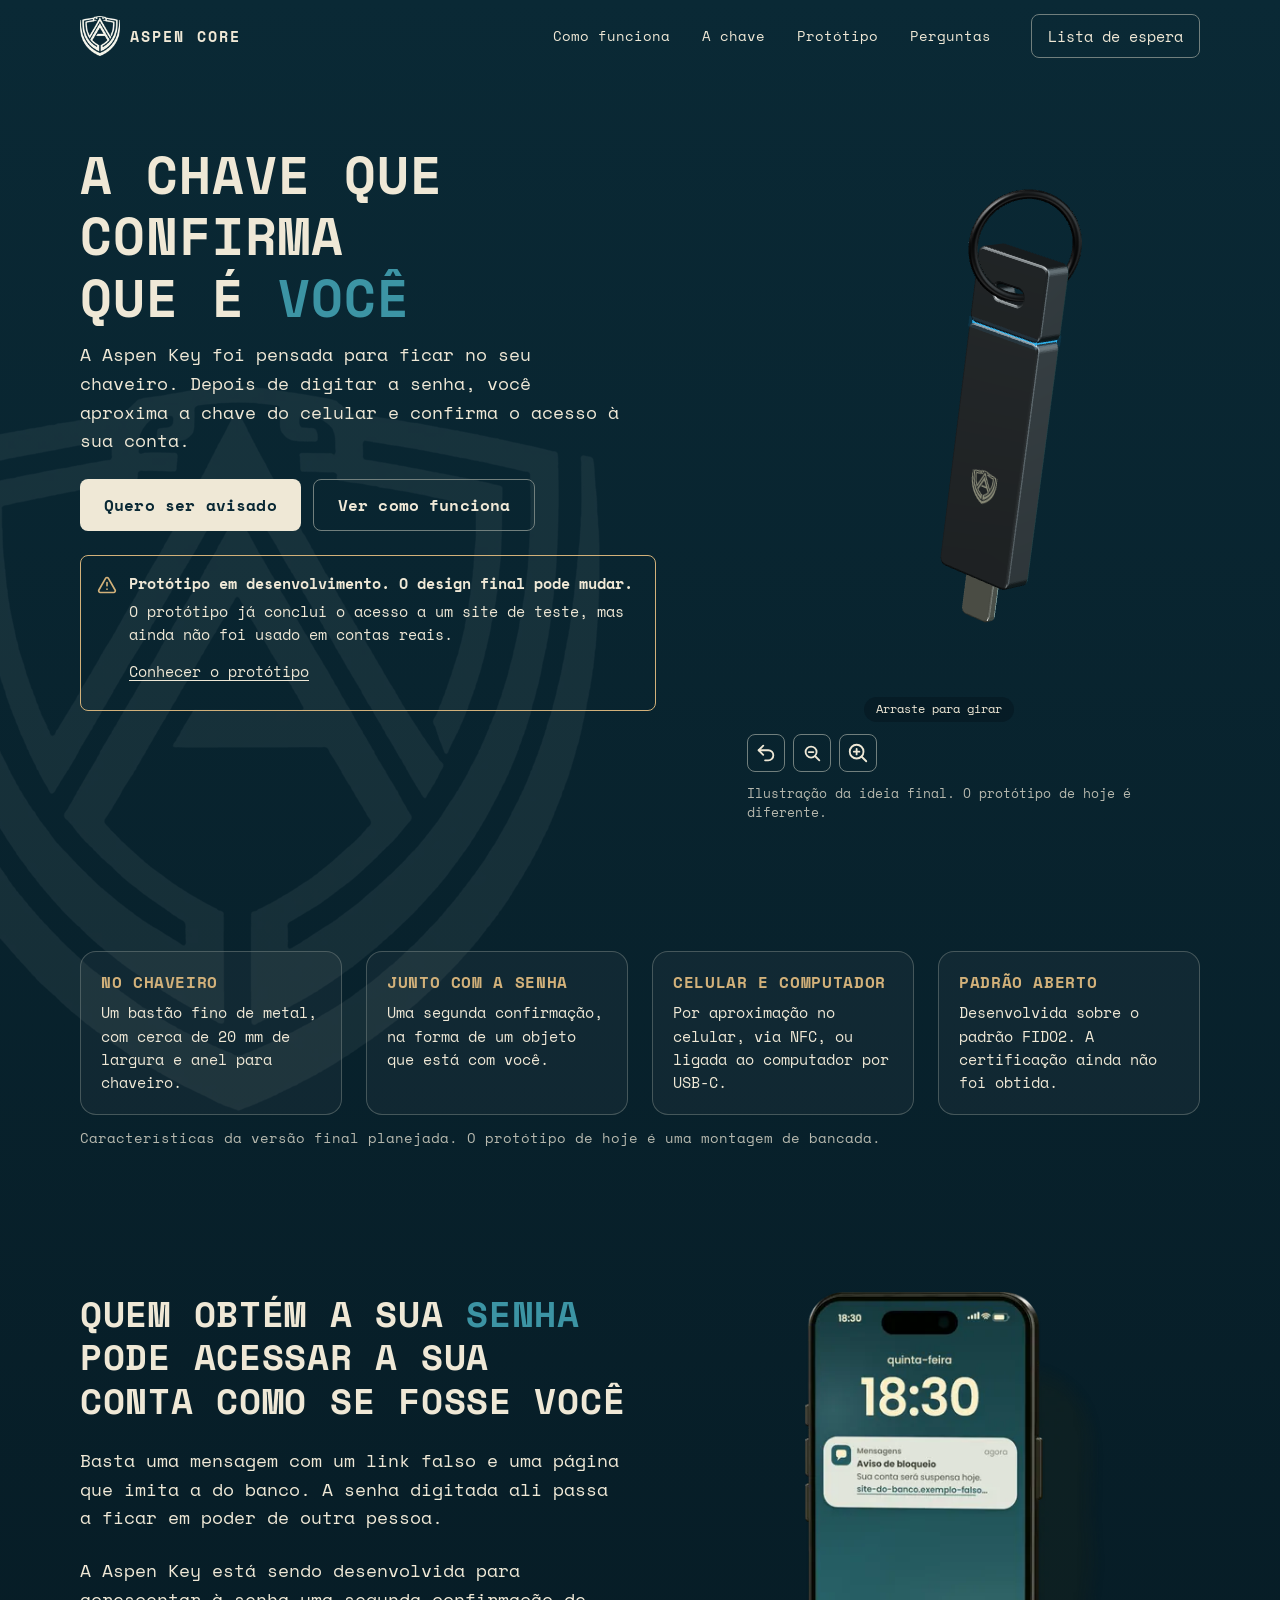
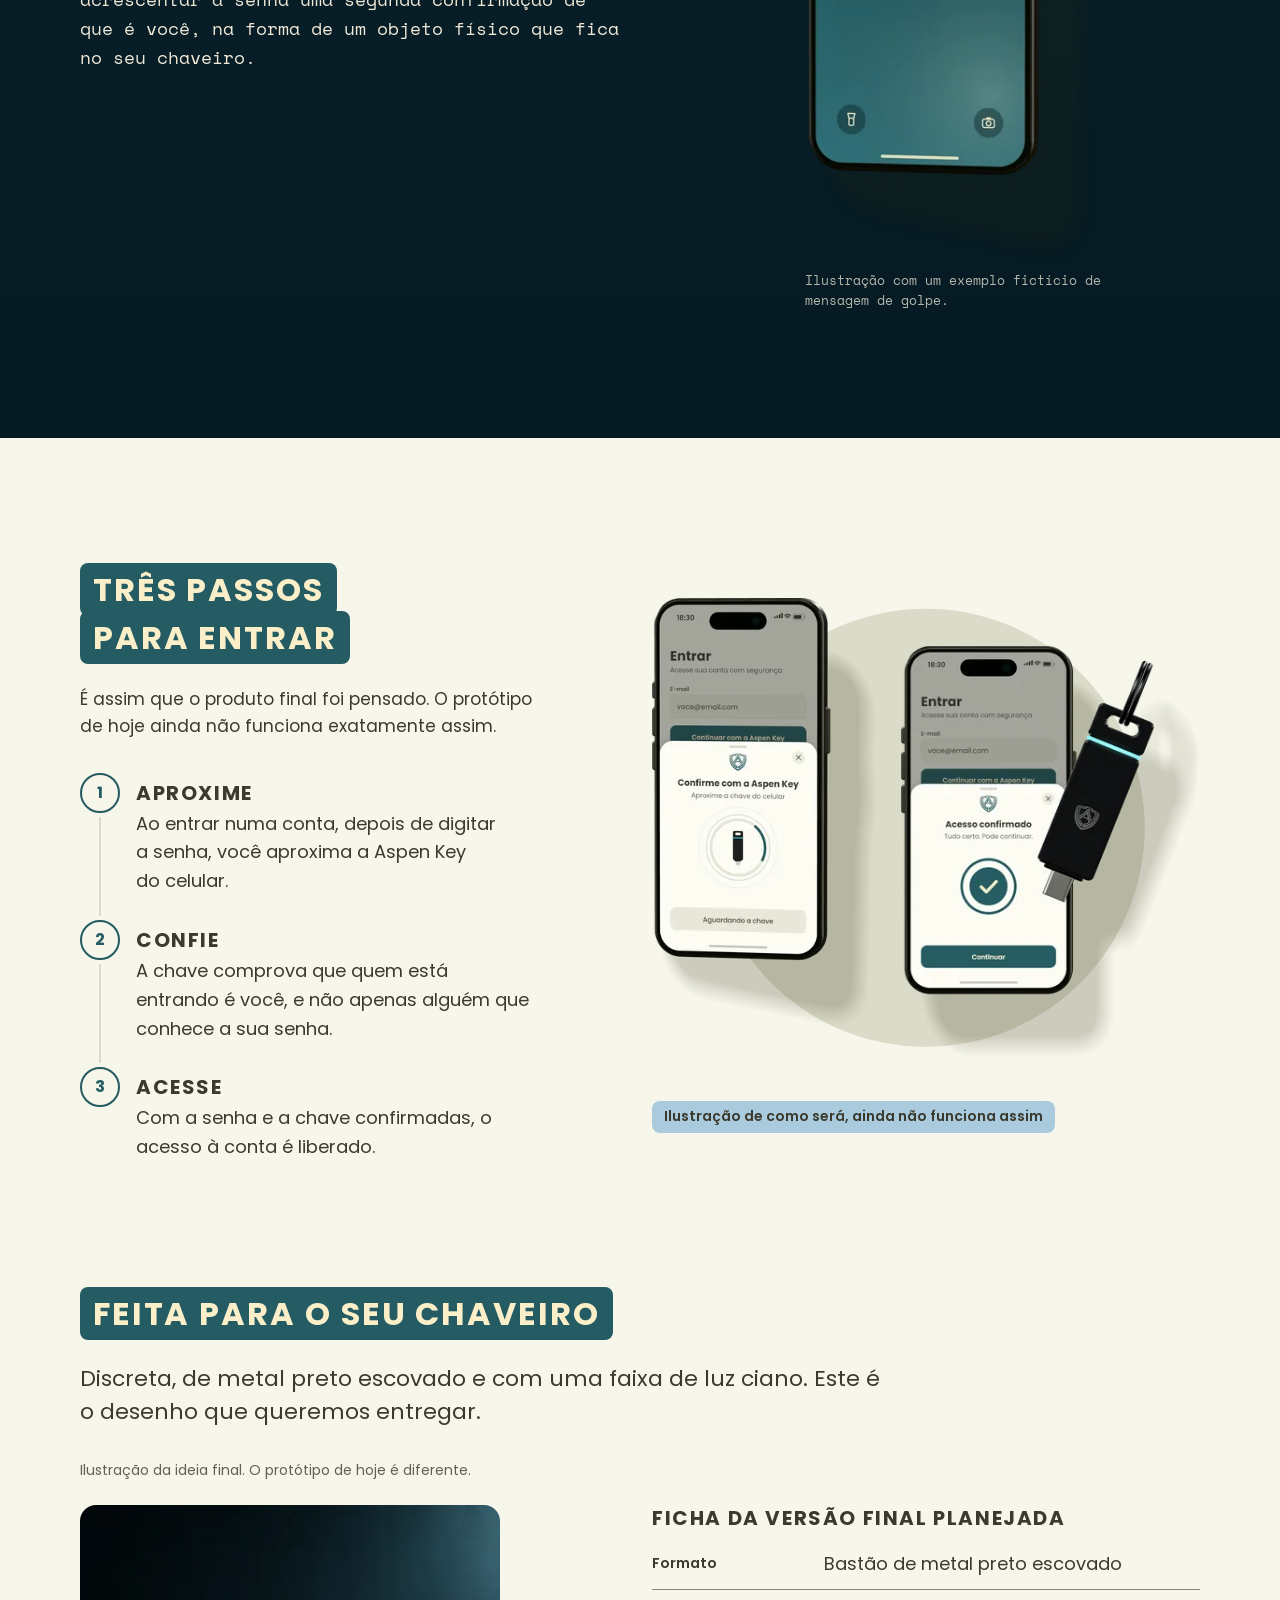
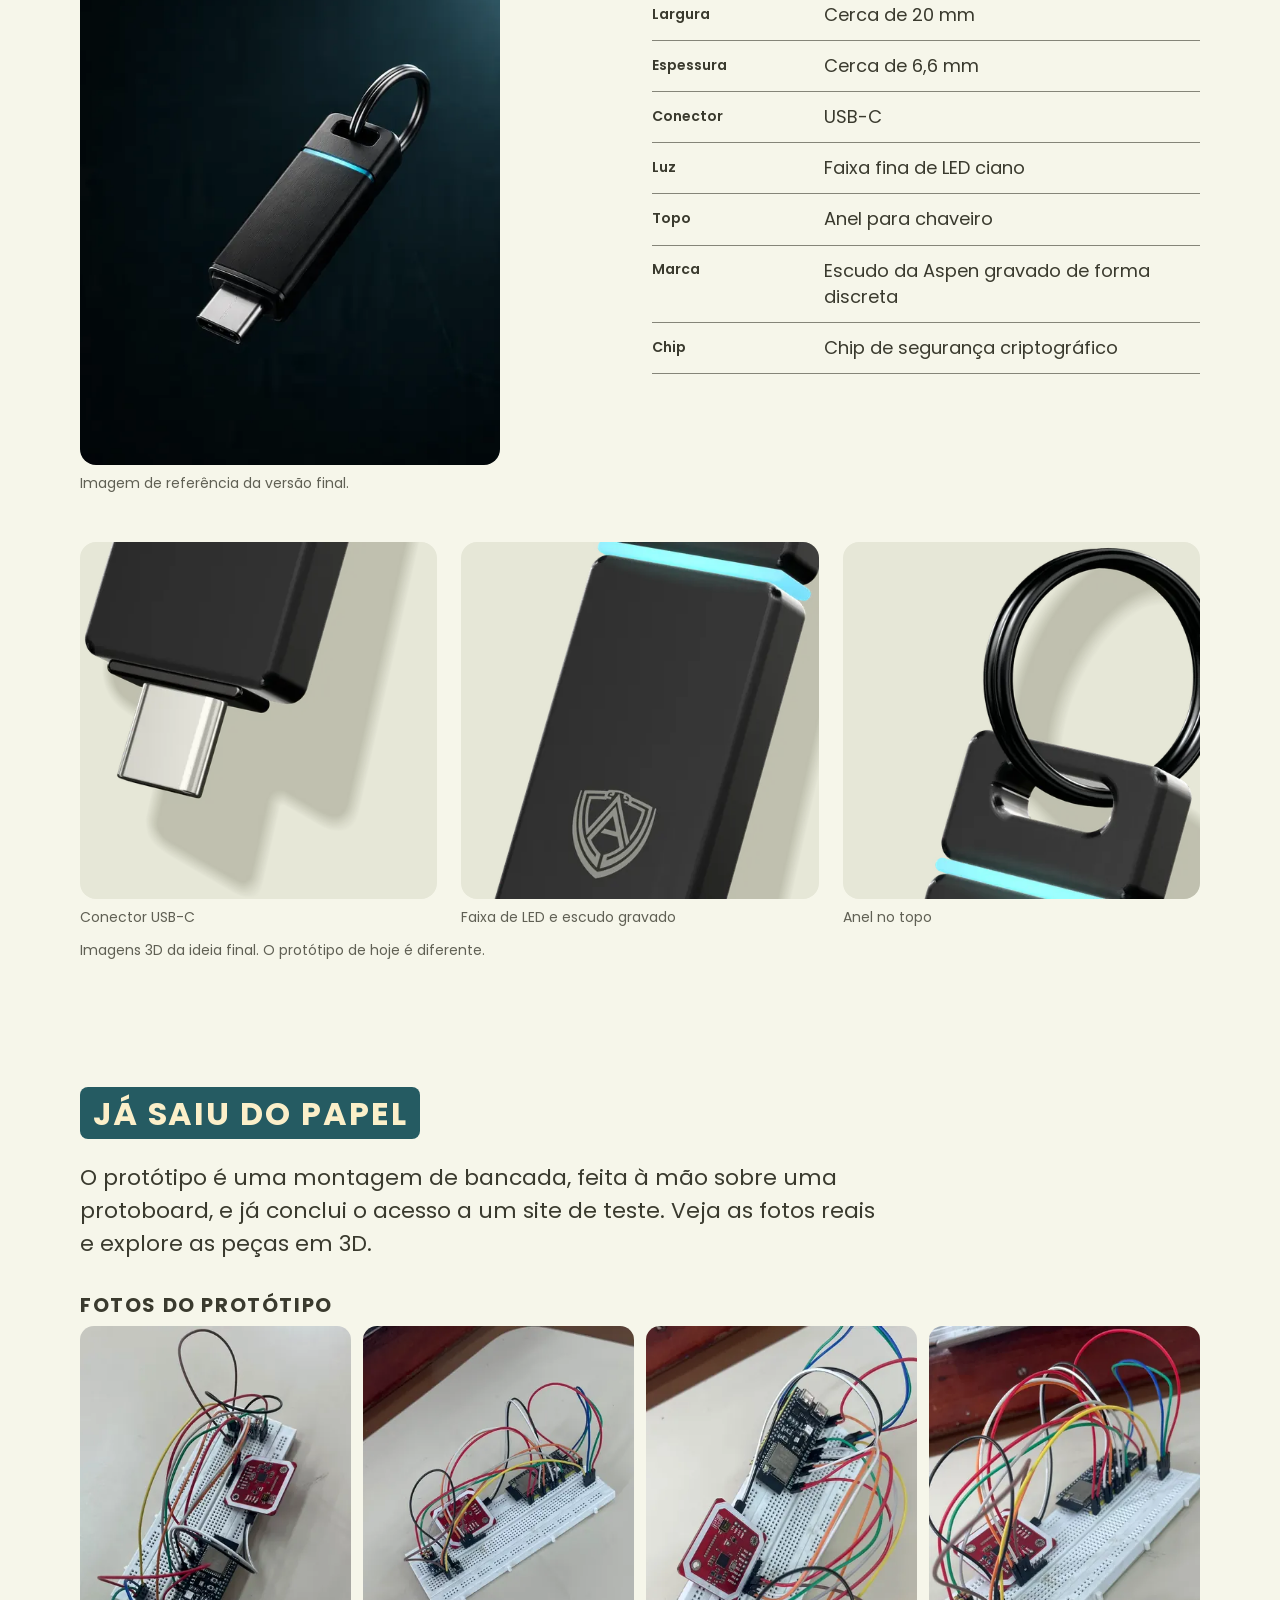
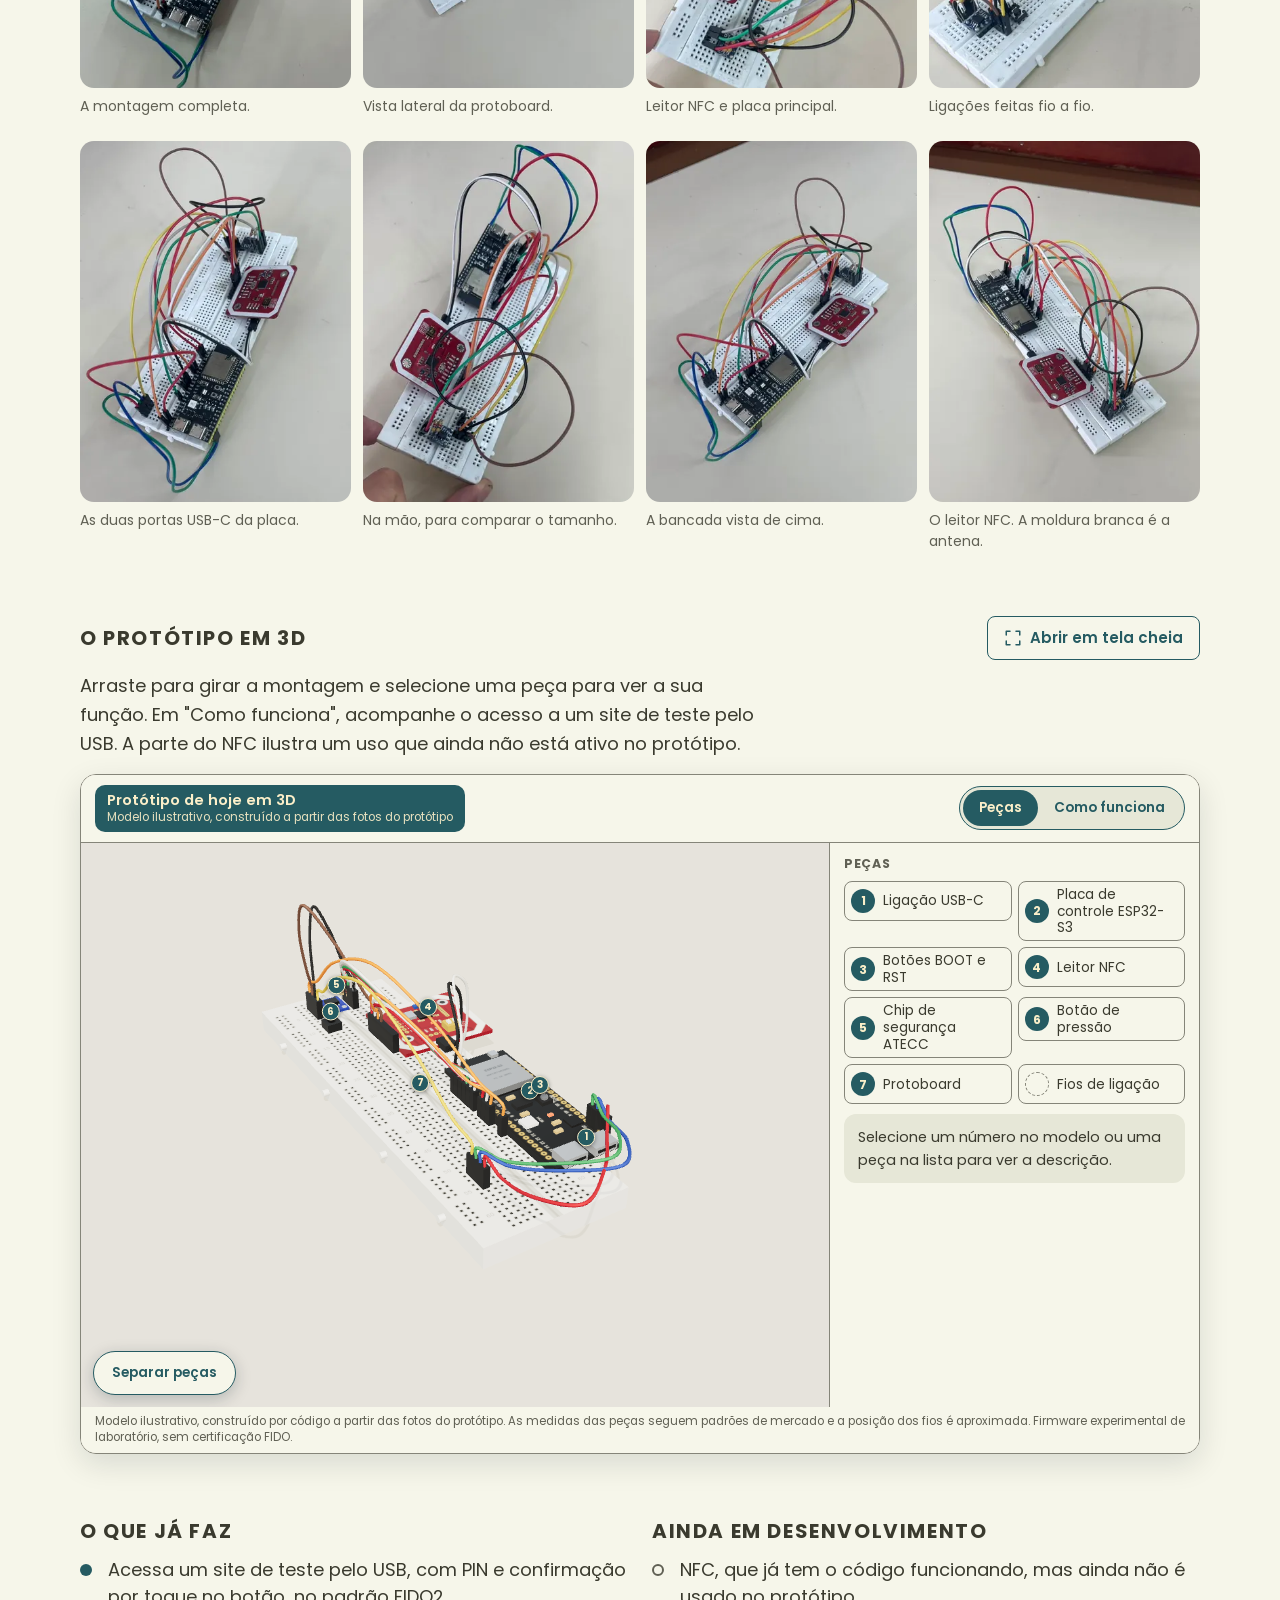
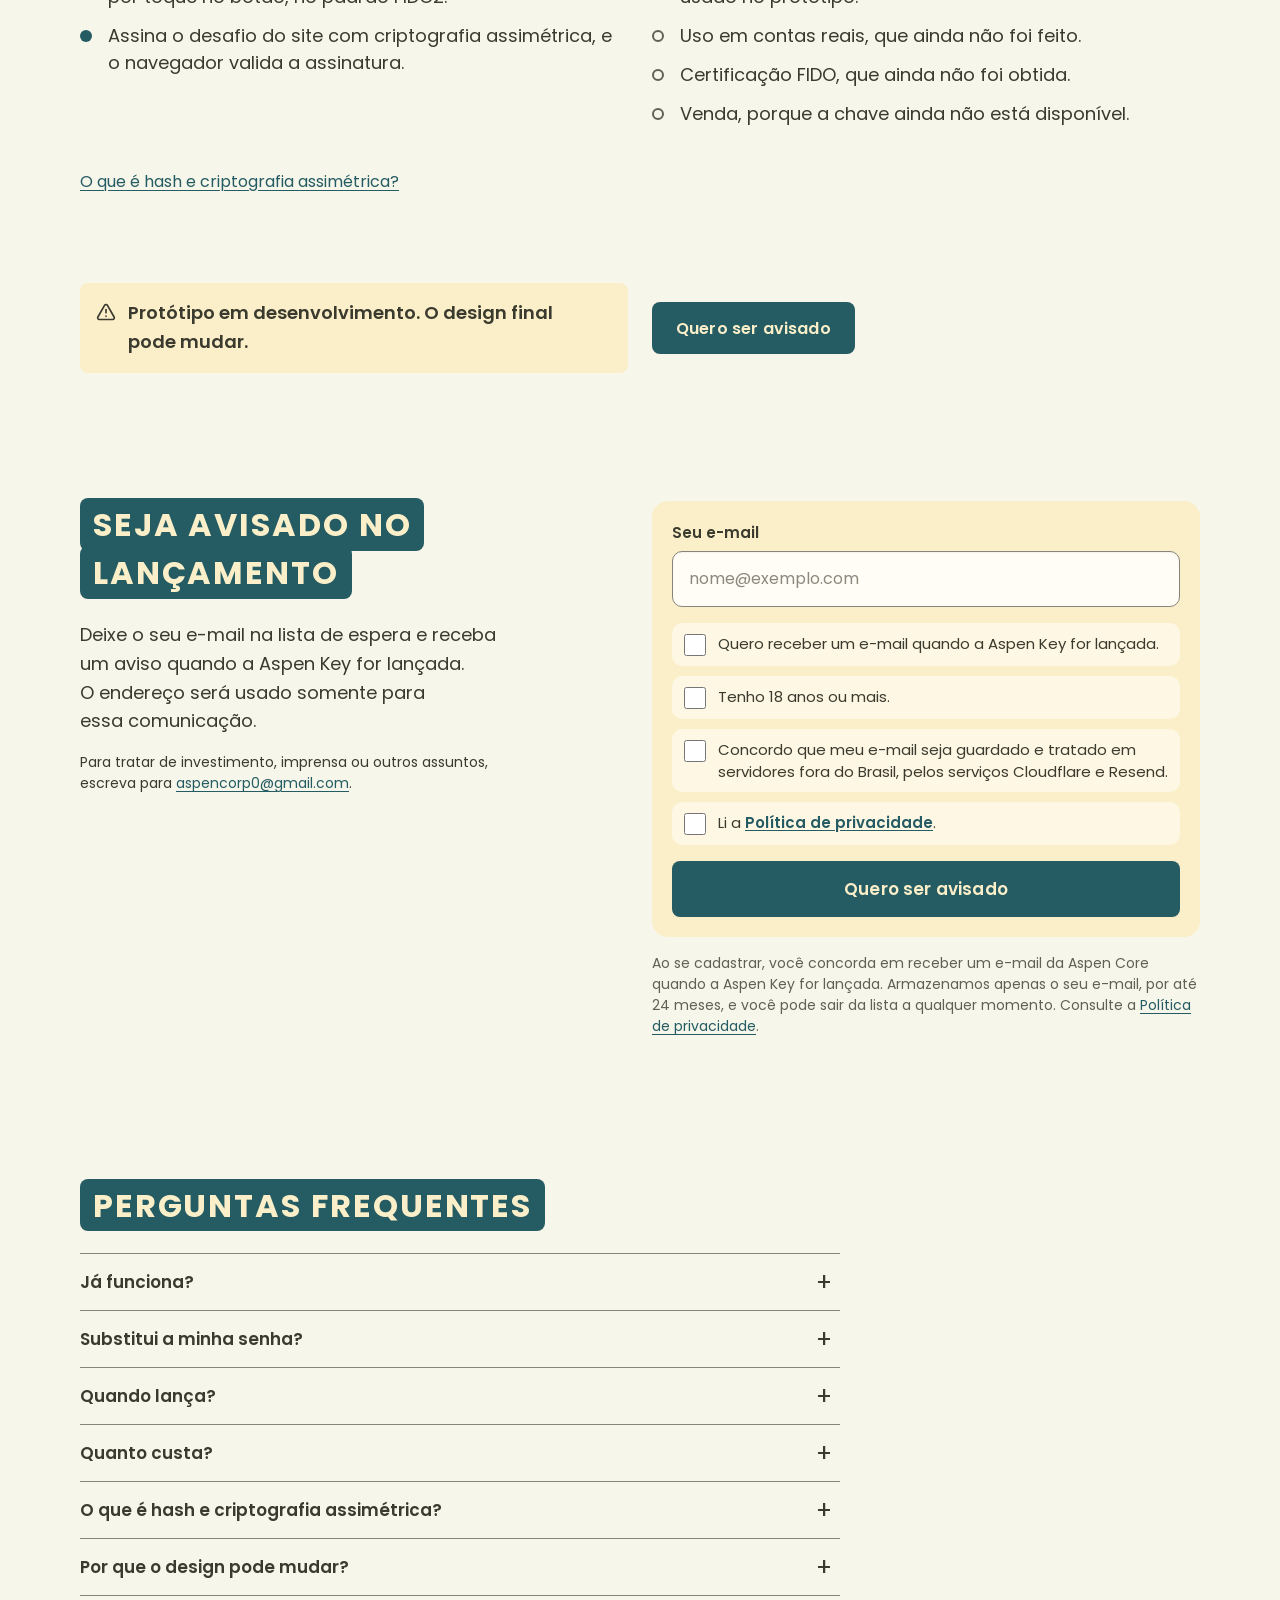
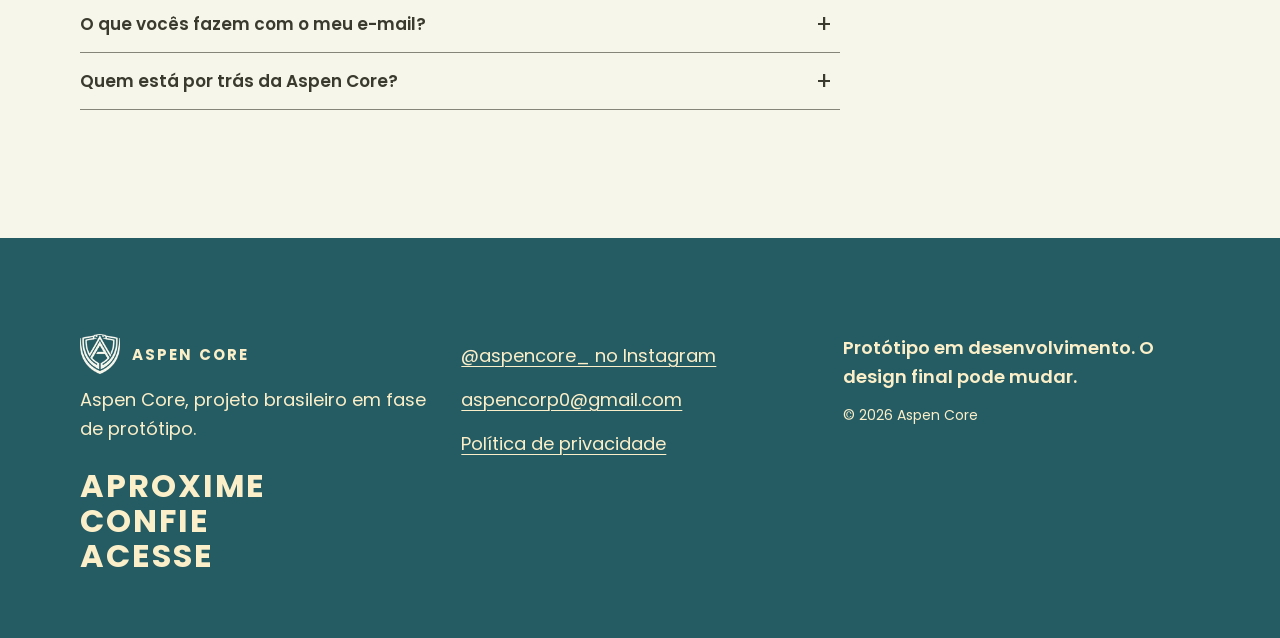
==== commit 038ced51: "Poli o site para celular e corrige inscrições simultâneas No celular, a abertura mostra o produto in" ====
--- a/public/index.html
+++ b/public/index.html
@@ -73,16 +73,6 @@
       <img class="marca-dagua" src="assets/img/marca-dagua-escudo-720.webp" width="720" height="726" alt="" aria-hidden="true" loading="lazy" fetchpriority="low" decoding="async" data-sobrepoe="ok">
       <div class="conteudo hero__grade">
         <h1 id="hero-titulo" class="hero__h1">A chave que confirma que é <span class="destaque">você</span></h1>
-        <p class="hero__sub">A Aspen Key foi pensada para ficar no seu chaveiro. Depois de digitar a senha, você aproxima a chave do celular e confirma o acesso à sua conta.</p>
-        <p class="hero__cta"><a class="botao botao--claro" href="#lista">Quero ser avisado</a><a class="botao botao--contorno" href="#ideia">Ver como funciona</a></p>
-        <div class="aviso aviso--escuro">
-          <svg class="aviso__icone" xmlns="http://www.w3.org/2000/svg" width="20" height="20" viewBox="0 0 24 24" fill="none" stroke="currentColor" stroke-width="2" stroke-linecap="round" stroke-linejoin="round" aria-hidden="true" focusable="false"><path d="m21.73 18-8-14a2 2 0 0 0-3.48 0l-8 14A2 2 0 0 0 4 21h16a2 2 0 0 0 1.73-3" /><path d="M12 9v4" /><path d="M12 17h.01" /></svg>
-          <div class="aviso__corpo">
-            <p class="aviso__titulo">Protótipo em desenvolvimento. O design final pode mudar.</p>
-            <p>O protótipo já conclui o acesso a um site de teste, mas ainda não foi usado em contas reais.</p>
-            <p><a href="#prototipo">Conhecer o protótipo</a></p>
-          </div>
-        </div>
         <figure class="hero__figura">
           <div class="hero__moldura">
            <div class="hero__caixa">
@@ -111,6 +101,16 @@
           </div>
           <figcaption>Ilustração da ideia final. O protótipo de hoje é diferente.</figcaption>
         </figure>
+        <p class="hero__sub">A Aspen Key foi pensada para ficar no seu chaveiro. Depois de digitar a senha, você aproxima a chave do celular e confirma o acesso à sua conta.</p>
+        <p class="hero__cta"><a class="botao botao--claro" href="#lista">Quero ser avisado</a><a class="botao botao--contorno" href="#ideia">Ver como funciona</a></p>
+        <div class="aviso aviso--escuro">
+          <svg class="aviso__icone" xmlns="http://www.w3.org/2000/svg" width="20" height="20" viewBox="0 0 24 24" fill="none" stroke="currentColor" stroke-width="2" stroke-linecap="round" stroke-linejoin="round" aria-hidden="true" focusable="false"><path d="m21.73 18-8-14a2 2 0 0 0-3.48 0l-8 14A2 2 0 0 0 4 21h16a2 2 0 0 0 1.73-3" /><path d="M12 9v4" /><path d="M12 17h.01" /></svg>
+          <div class="aviso__corpo">
+            <p class="aviso__titulo">Protótipo em desenvolvimento. O design final pode mudar.</p>
+            <p>O protótipo já conclui o acesso a um site de teste, mas ainda não foi usado em contas reais.</p>
+            <p><a href="#prototipo">Conhecer o protótipo</a></p>
+          </div>
+        </div>
       </div>
     </section>
 
@@ -257,6 +257,7 @@
       <!-- Fotos reais da bancada (25/11/2026). Exportadas por ferramentas/exportar_bancada.py a partir de origem/fotos-bancada/. -->
       <div class="galeria" id="galeria">
         <h3 id="galeria-titulo">Fotos do protótipo</h3>
+        <p class="pequeno galeria__dica">Deslize para o lado para ver as 8 fotos.</p>
         <ul class="galeria__lista" aria-labelledby="galeria-titulo" tabindex="0">
           <li class="galeria__item"><figure>
             <img src="assets/img/proto-visao-geral-720.webp" srcset="assets/img/proto-visao-geral-400.webp 400w, assets/img/proto-visao-geral-720.webp 720w" sizes="(min-width: 1024px) 270px, (min-width: 768px) 45vw, 72vw" width="720" height="960"
@@ -301,8 +302,12 @@
           <a class="modelo3d__cheia" href="prototipo-3d.html" target="_blank" rel="noopener"><svg xmlns="http://www.w3.org/2000/svg" width="18" height="18" viewBox="0 0 24 24" fill="none" stroke="currentColor" stroke-width="2" stroke-linecap="round" stroke-linejoin="round" aria-hidden="true" focusable="false"><path d="M8 3H3v5M16 3h5v5M8 21H3v-5M16 21h5v-5"/></svg>Abrir em tela cheia<span class="visualmente-oculto"> (abre em outra aba)</span></a>
         </div>
         <p class="modelo3d__intro">Arraste para girar a montagem e selecione uma peça para ver a sua função. Em "Como funciona", acompanhe o acesso a um site de teste pelo USB. A parte do NFC ilustra um uso que ainda não está ativo no protótipo.</p>
+        <a class="modelo3d__capa" href="prototipo-3d.html">
+          <img src="assets/img/modelo3d-capa-800.webp" srcset="assets/img/modelo3d-capa-480.webp 480w, assets/img/modelo3d-capa-800.webp 800w" sizes="(min-width: 768px) 100vw, 90vw" width="800" height="600" alt="" loading="lazy" decoding="async">
+          <span class="botao botao--petroleo">Explorar o modelo em 3D</span>
+        </a>
         <div class="modelo3d__moldura">
-          <iframe src="prototipo-3d.html" title="Modelo 3D interativo do protótipo de hoje da Aspen Key" loading="lazy" allow="fullscreen"></iframe>
+          <iframe data-src="prototipo-3d.html" title="Modelo 3D interativo do protótipo de hoje da Aspen Key" loading="lazy" allow="fullscreen"></iframe>
         </div>
       </div>
 
@@ -429,5 +434,8 @@
     </div>
   </div>
 </footer>
+
+<!-- Atalho para a lista de espera no celular. site.js mostra quando o botao do topo e o formulario estao fora da tela. -->
+<div class="barra-cta modo-escuro" id="barra-cta" hidden><a class="botao botao--claro" href="#lista">Quero ser avisado</a></div>
 </body>
 </html>
--- a/public/assets/css/site.css
+++ b/public/assets/css/site.css
@@ -477,3 +477,51 @@
 .modelo3d__cabeca h3 { margin-bottom: 0; }
 .modelo3d__cheia { display: inline-flex; align-items: center; gap: 8px; min-height: 44px; padding: 0 16px; border: 1px solid var(--c-petroleo); border-radius: 8px; font-size: 0.9375rem; font-weight: 600; text-decoration: none; color: var(--c-petroleo); }
 .modelo3d__cheia:hover { background: var(--c-petroleo); color: var(--c-amarelo); }
+
+/* ============ Celular ============ */
+.modelo3d__capa { display: none; }
+.galeria__dica { display: none; }
+.barra-cta { display: none; }
+.no-js .modelo3d__moldura, .no-js .modelo3d__cheia { display: none; }
+.no-js .modelo3d__capa { display: block; }
+
+@media (max-width: 767px) {
+  /* abertura: título, produto, texto, botões. O produto aparece inteiro, sem corte nem degradê */
+  .hero__figura { order: 0; width: 100%; margin: 0 0 var(--e-4); }
+  /* a arte tem sobra vazia embaixo: a moldura corta só essa sobra */
+  .hero__moldura { width: min(100%, 340px); margin-inline: auto; aspect-ratio: 800 / 290; -webkit-mask-image: none; mask-image: none; }
+  .hero__controles { flex-direction: row; justify-content: center; margin: var(--e-2) 0 0; }
+  .hero__figura figcaption { text-align: center; padding: 0; margin-top: var(--e-2); }
+  .hero__brilho { display: none; }
+  .hero__h1 { margin-bottom: var(--e-4); }
+
+  /* destaques em duas colunas, para não virar uma pilha longa */
+  .destaques { padding-bottom: var(--e-4); }
+  .problema { padding-top: var(--e-7); }
+  .problema__figura { width: min(56vw, 230px); margin-inline: auto; }
+  .problema__figura figcaption { text-align: center; }
+
+  .galeria__dica { display: block; margin-bottom: var(--e-3); color: var(--c-texto-suave); }
+
+  /* modelo 3D: um quadro interativo pequeno prende a rolagem; aqui ele abre em tela cheia */
+  .modelo3d__moldura, .modelo3d__cheia { display: none; }
+  .modelo3d__capa { display: block; }
+
+  .caixa { min-height: 44px; align-items: center; }
+
+  html { scroll-padding-bottom: 96px; }
+  .barra-cta { display: block; position: fixed; left: 0; right: 0; bottom: 0; z-index: 20; padding: 10px var(--margem) calc(10px + env(safe-area-inset-bottom, 0px)); background: rgba(6, 26, 35, 0.96); box-shadow: 0 -6px 20px rgba(6, 26, 35, 0.25); }
+  .barra-cta[hidden] { display: none; }
+  .barra-cta .botao { width: 100%; min-height: 48px; }
+}
+@media (min-width: 360px) and (max-width: 767px) {
+  .destaques__lista { grid-template-columns: repeat(2, minmax(0, 1fr)); gap: var(--e-2); }
+  .destaques__lista li { padding: 14px 12px; border-radius: 12px; }
+  .destaques__lista h3 { font-size: 0.8125rem; letter-spacing: 0.02em; }
+  .destaques__lista p { font-size: 0.8125rem; line-height: 1.5; }
+}
+.modelo3d__capa { overflow: hidden; border-radius: 16px; border: 1px solid var(--c-borda-clara); background: #e6e3da; text-decoration: none; }
+.modelo3d__capa img { width: 100%; height: auto; }
+.modelo3d__capa .botao { display: flex; margin: 0 12px 12px; }
+/* celular deitado: sem barra fixa, a tela já é baixa */
+@media (max-height: 480px) { .barra-cta { display: none; } }
